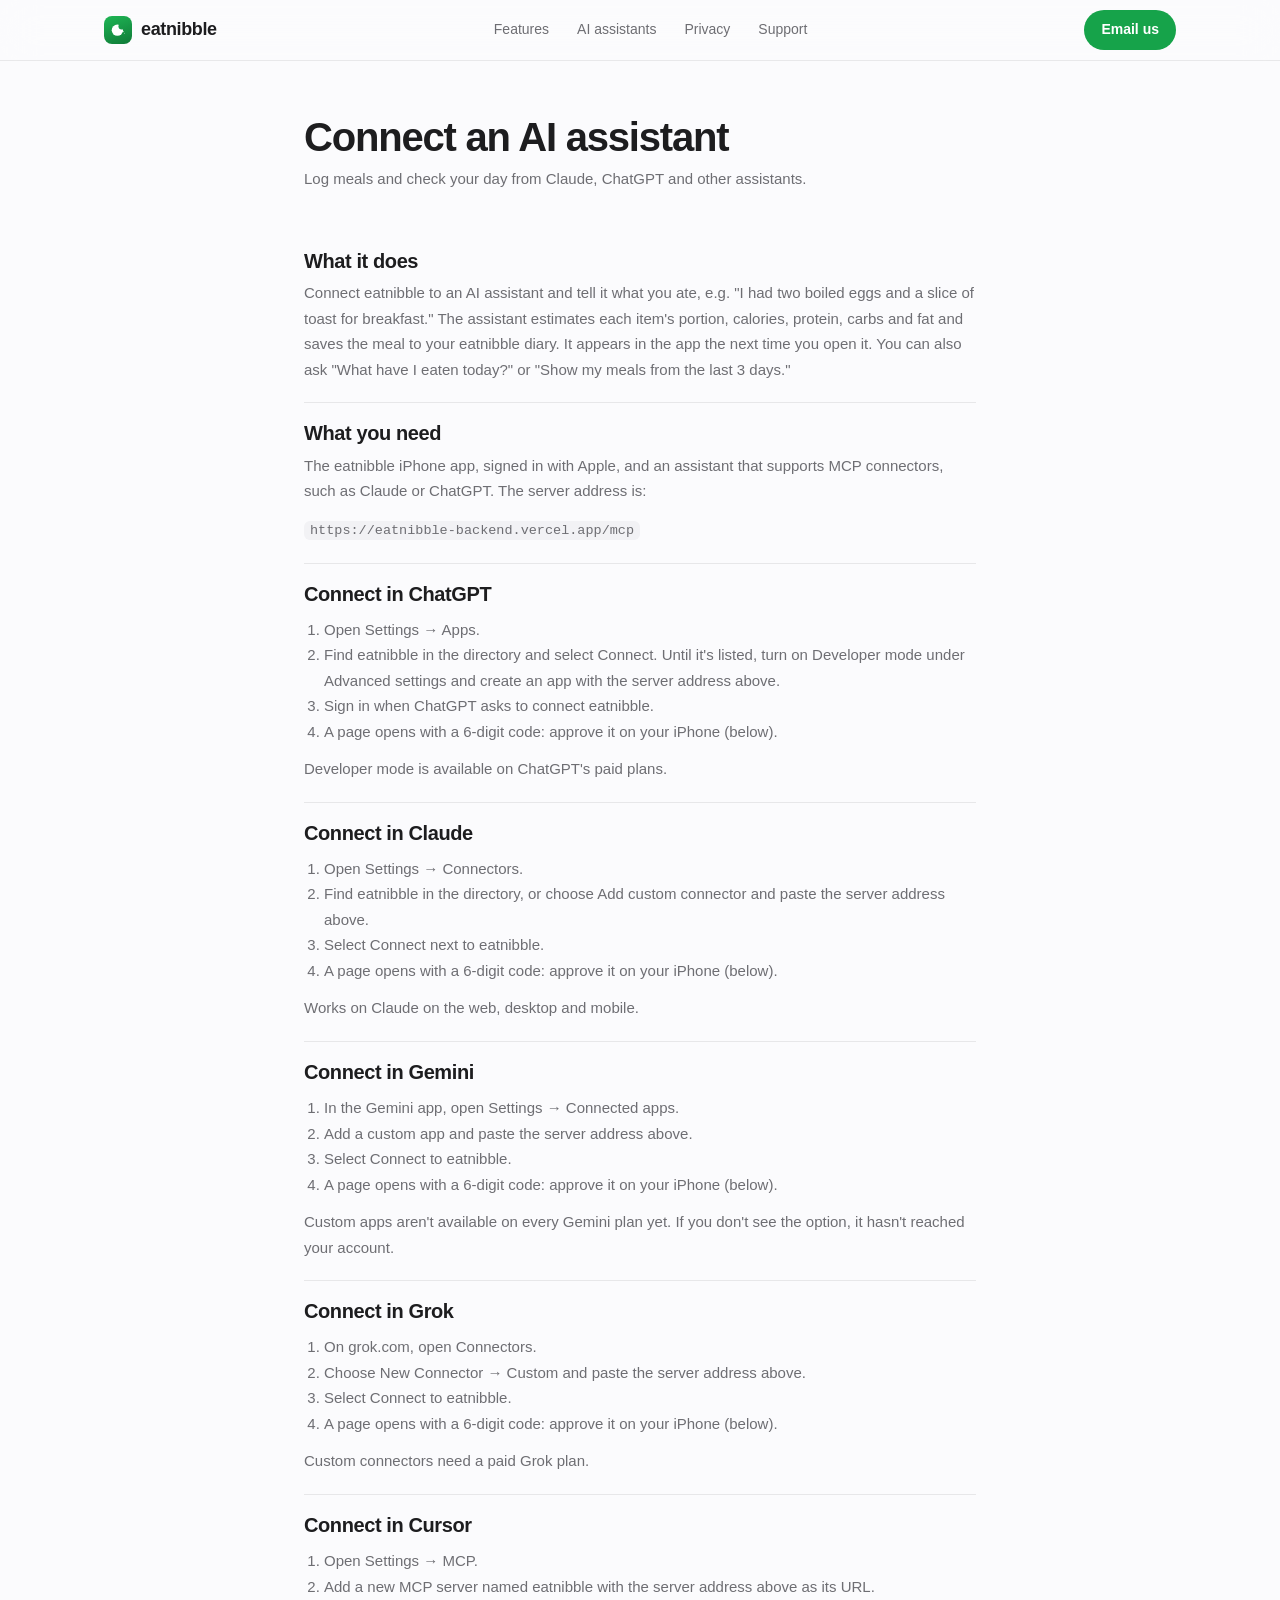
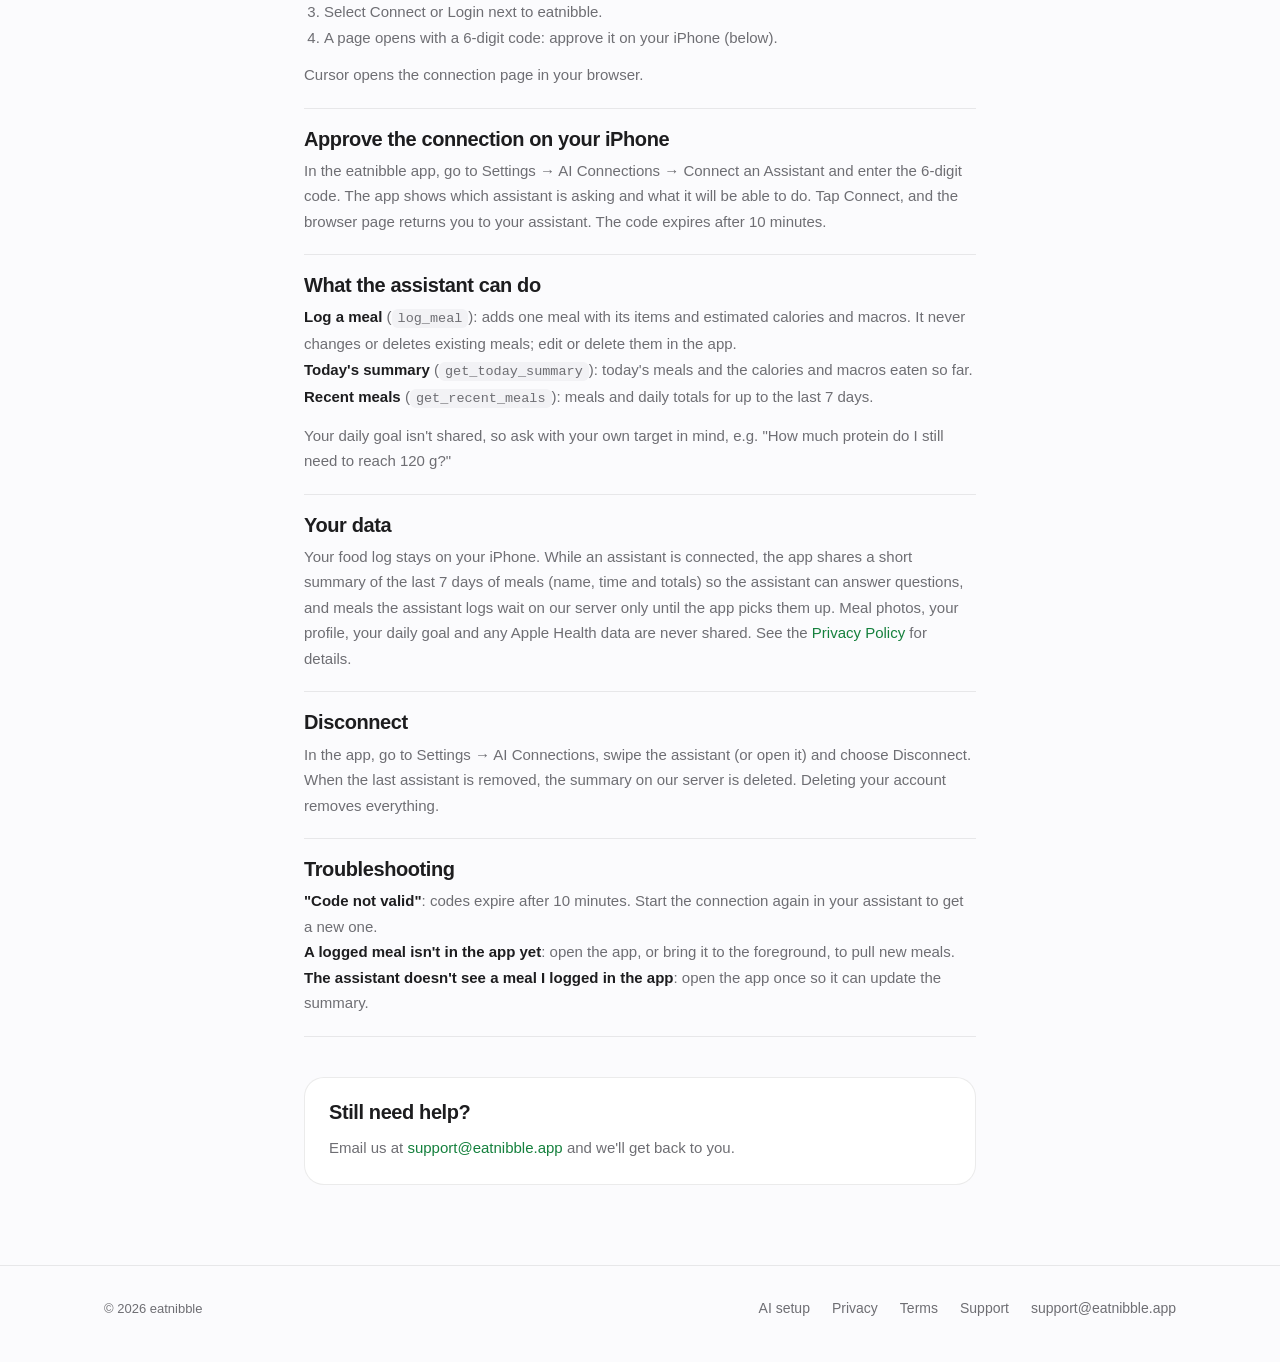
==== ai.html @ 4aec0401 "Redesign the home page Rebuild index.html from scratch: analysis-result hero, three input methods, p" ====
<!doctype html>
<html lang="en">
<head>
  <meta charset="utf-8" />
  <meta name="viewport" content="width=device-width, initial-scale=1" />
  <title>Connect an AI assistant — eatnibble</title>
  <meta name="description" content="How to connect eatnibble to Claude, ChatGPT and other AI assistants, what they can do, and how your data is handled." />
  <link rel="canonical" href="https://eatnibble.app/ai.html" />
  <meta property="og:type" content="website" />
  <meta property="og:site_name" content="eatnibble" />
  <meta property="og:url" content="https://eatnibble.app/ai.html" />
  <meta property="og:title" content="Connect an AI assistant — eatnibble" />
  <meta property="og:description" content="How to connect eatnibble to Claude, ChatGPT and other AI assistants, what they can do, and how your data is handled." />
  <meta name="twitter:card" content="summary" />
  <link rel="icon" href="/favicon.svg" type="image/svg+xml" />
  <link rel="icon" href="/icons/icon-32.png" sizes="32x32" type="image/png" />
  <link rel="apple-touch-icon" href="/icons/apple-touch-icon.png" />
  <link rel="manifest" href="/site.webmanifest" />
  <meta name="theme-color" content="#fbfbfd" media="(prefers-color-scheme: light)" />
  <meta name="theme-color" content="#000000" media="(prefers-color-scheme: dark)" />
  <link rel="stylesheet" href="css/styles.css" />
</head>
<body>
  <nav class="nav">
    <div class="wrap">
      <a class="brand" href="/">
        <span class="brand-mark" aria-hidden="true">
          <svg viewBox="0 0 512 512" width="18" height="18">
            <mask id="navMark"><rect width="512" height="512" fill="#000"/><circle cx="238" cy="262" r="160" fill="#fff"/><circle cx="362" cy="150" r="92" fill="#000"/></mask>
            <g fill="#fff"><rect width="512" height="512" mask="url(#navMark)"/><circle cx="396" cy="298" r="19"/><circle cx="438" cy="346" r="12"/></g>
          </svg>
        </span>
        eatnibble
      </a>
      <div class="nav-links">
        <a href="/#features">Features</a>
        <a href="/#ai">AI assistants</a>
        <a href="privacy.html">Privacy</a>
        <a href="support.html">Support</a>
      </div>
      <a class="btn btn-primary btn-sm" href="mailto:support@eatnibble.app">Email us</a>
    </div>
  </nav>

  <main class="doc">
    <div class="wrap">
      <h1>Connect an AI assistant</h1>
      <p class="updated">Log meals and check your day from Claude, ChatGPT and other assistants.</p>

      <div class="faq-item">
        <h2>What it does</h2>
        <p>
          Connect eatnibble to an AI assistant and tell it what you ate, e.g. "I had two boiled
          eggs and a slice of toast for breakfast." The assistant estimates each item's portion,
          calories, protein, carbs and fat and saves the meal to your eatnibble diary. It appears
          in the app the next time you open it. You can also ask "What have I eaten today?" or
          "Show my meals from the last 3 days."
        </p>
      </div>

      <div class="faq-item">
        <h2>What you need</h2>
        <p>
          The eatnibble iPhone app, signed in with Apple, and an assistant
          that supports MCP connectors, such as Claude or ChatGPT. The server address is:
        </p>
        <p><code>https://eatnibble-backend.vercel.app/mcp</code></p>
      </div>

      <div class="faq-item">
        <h2>Connect in ChatGPT</h2>
        <ol>
          <li>Open Settings → Apps.</li>
          <li>Find eatnibble in the directory and select Connect. Until it's listed, turn on Developer mode under Advanced settings and create an app with the server address above.</li>
          <li>Sign in when ChatGPT asks to connect eatnibble.</li>
          <li>A page opens with a 6-digit code: approve it on your iPhone (below).</li>
        </ol>
        <p>Developer mode is available on ChatGPT's paid plans.</p>
      </div>

      <div class="faq-item">
        <h2>Connect in Claude</h2>
        <ol>
          <li>Open Settings → Connectors.</li>
          <li>Find eatnibble in the directory, or choose Add custom connector and paste the server address above.</li>
          <li>Select Connect next to eatnibble.</li>
          <li>A page opens with a 6-digit code: approve it on your iPhone (below).</li>
        </ol>
        <p>Works on Claude on the web, desktop and mobile.</p>
      </div>

      <div class="faq-item">
        <h2>Connect in Gemini</h2>
        <ol>
          <li>In the Gemini app, open Settings → Connected apps.</li>
          <li>Add a custom app and paste the server address above.</li>
          <li>Select Connect to eatnibble.</li>
          <li>A page opens with a 6-digit code: approve it on your iPhone (below).</li>
        </ol>
        <p>Custom apps aren't available on every Gemini plan yet. If you don't see the option, it hasn't reached your account.</p>
      </div>

      <div class="faq-item">
        <h2>Connect in Grok</h2>
        <ol>
          <li>On grok.com, open Connectors.</li>
          <li>Choose New Connector → Custom and paste the server address above.</li>
          <li>Select Connect to eatnibble.</li>
          <li>A page opens with a 6-digit code: approve it on your iPhone (below).</li>
        </ol>
        <p>Custom connectors need a paid Grok plan.</p>
      </div>

      <div class="faq-item">
        <h2>Connect in Cursor</h2>
        <ol>
          <li>Open Settings → MCP.</li>
          <li>Add a new MCP server named eatnibble with the server address above as its URL.</li>
          <li>Select Connect or Login next to eatnibble.</li>
          <li>A page opens with a 6-digit code: approve it on your iPhone (below).</li>
        </ol>
        <p>Cursor opens the connection page in your browser.</p>
      </div>

      <div class="faq-item">
        <h2>Approve the connection on your iPhone</h2>
        <p>
          In the eatnibble app, go to Settings → AI Connections → Connect an Assistant and enter
          the 6-digit code. The app shows which assistant is asking and what it will be able to
          do. Tap Connect, and the browser page returns you to your assistant. The code expires
          after 10 minutes.
        </p>
      </div>

      <div class="faq-item">
        <h2>What the assistant can do</h2>
        <p>
          <strong>Log a meal</strong> (<code>log_meal</code>): adds one meal with its items and
          estimated calories and macros. It never changes or deletes existing meals; edit or
          delete them in the app.<br />
          <strong>Today's summary</strong> (<code>get_today_summary</code>): today's meals and
          the calories and macros eaten so far.<br />
          <strong>Recent meals</strong> (<code>get_recent_meals</code>): meals and daily totals
          for up to the last 7 days.
        </p>
        <p>
          Your daily goal isn't shared, so ask with your own target in mind, e.g. "How much
          protein do I still need to reach 120 g?"
        </p>
      </div>

      <div class="faq-item">
        <h2>Your data</h2>
        <p>
          Your food log stays on your iPhone. While an assistant is connected, the app shares a
          short summary of the last 7 days of meals (name, time and totals) so the assistant can
          answer questions, and meals the assistant logs wait on our server only until the app
          picks them up. Meal photos, your profile, your daily goal and any Apple Health data are
          never shared. See the <a class="inline" href="privacy.html">Privacy Policy</a> for
          details.
        </p>
      </div>

      <div class="faq-item">
        <h2>Disconnect</h2>
        <p>
          In the app, go to Settings → AI Connections, swipe the assistant (or open it) and
          choose Disconnect. When the last assistant is removed, the summary on our server is
          deleted. Deleting your account removes everything.
        </p>
      </div>

      <div class="faq-item">
        <h2>Troubleshooting</h2>
        <p>
          <strong>"Code not valid"</strong>: codes expire after 10 minutes. Start the
          connection again in your assistant to get a new one.<br />
          <strong>A logged meal isn't in the app yet</strong>: open the app, or bring it to the
          foreground, to pull new meals.<br />
          <strong>The assistant doesn't see a meal I logged in the app</strong>: open the app
          once so it can update the summary.
        </p>
      </div>

      <div class="contact-card">
        <h2>Still need help?</h2>
        <p>
          Email us at
          <a class="inline" href="mailto:support@eatnibble.app">support@eatnibble.app</a>
          and we'll get back to you.
        </p>
      </div>
    </div>
  </main>

  <footer>
    <div class="wrap">
      <div class="footer-copy">© 2026 eatnibble</div>
      <div class="footer-links">
        <a href="ai.html">AI setup</a>
        <a href="privacy.html">Privacy</a>
        <a href="terms.html">Terms</a>
        <a href="support.html">Support</a>
        <a href="mailto:support@eatnibble.app">support@eatnibble.app</a>
      </div>
    </div>
  </footer>
</body>
</html>
---- css/styles.css ----
/* eatnibble.app — tokens and decisions are documented in DESIGN.md */

:root {
  color-scheme: light dark;
  --bg: #fbfbfd;
  --surface: #ffffff;
  --surface-2: #f2f2f5;
  --border: rgba(0, 0, 0, 0.08);
  --text: #1d1d1f;
  --text-2: #6e6e73;
  --brand: #16a34a;
  --brand-text: #15803d;
  --brand-soft: rgba(22, 163, 74, 0.1);
  --protein: #0a84ff;
  --fat: #ff9f0a;
  --over: #ff9f0a;
  --nav-bg: rgba(251, 251, 253, 0.78);
  --ai-bg: #f1f8f3;
  --shadow: 0 1px 2px rgba(0, 0, 0, 0.04), 0 18px 50px -12px rgba(0, 0, 0, 0.16);
  --max-width: 1120px;
  --gutter: 24px;
  --section: clamp(80px, 12vw, 140px);
}

@media (prefers-color-scheme: dark) {
  :root {
    --bg: #000000;
    --surface: #141416;
    --surface-2: #1f1f22;
    --border: rgba(255, 255, 255, 0.09);
    --text: #f5f5f7;
    --text-2: #a1a1a6;
    --brand-text: #30d158;
    --brand-soft: rgba(48, 209, 88, 0.14);
    --nav-bg: rgba(0, 0, 0, 0.72);
    --ai-bg: #07130b;
    --shadow: 0 1px 2px rgba(0, 0, 0, 0.4), 0 24px 60px -16px rgba(0, 0, 0, 0.8);
  }
}

* {
  box-sizing: border-box;
}

html {
  scroll-behavior: smooth;
  scroll-padding-top: 72px;
}

body {
  margin: 0;
  background: var(--bg);
  color: var(--text);
  font-family: -apple-system, BlinkMacSystemFont, "SF Pro Text", "Segoe UI", Roboto, Helvetica, Arial, sans-serif;
  font-size: 16px;
  line-height: 1.55;
  -webkit-font-smoothing: antialiased;
  overflow-x: hidden;
}

a {
  color: inherit;
  text-decoration: none;
}

img,
svg {
  max-width: 100%;
  display: block;
}

h1,
h2,
h3 {
  margin: 0;
  font-weight: 700;
  letter-spacing: -0.035em;
}

h1 {
  font-size: clamp(44px, 7vw, 80px);
  line-height: 1.02;
}

h2 {
  font-size: clamp(32px, 4.6vw, 52px);
  line-height: 1.06;
}

h3 {
  font-size: 19px;
  line-height: 1.3;
  letter-spacing: -0.02em;
}

p {
  margin: 0;
}

.accent {
  color: var(--brand-text);
}

.lead {
  font-size: clamp(18px, 1.6vw, 21px);
  line-height: 1.5;
  color: var(--text-2);
}

.wrap {
  max-width: var(--max-width);
  margin: 0 auto;
  padding: 0 var(--gutter);
}

:focus-visible {
  outline: 2px solid var(--brand-text);
  outline-offset: 3px;
  border-radius: 6px;
}

.skip-link {
  position: absolute;
  left: 16px;
  top: -60px;
  z-index: 50;
  padding: 10px 16px;
  border-radius: 999px;
  background: var(--text);
  color: var(--bg);
  font-weight: 600;
  font-size: 14px;
}

.skip-link:focus {
  top: 12px;
}

/* Nav */

.nav {
  position: sticky;
  top: 0;
  z-index: 20;
  background: var(--nav-bg);
  backdrop-filter: saturate(180%) blur(18px);
  -webkit-backdrop-filter: saturate(180%) blur(18px);
  border-bottom: 1px solid var(--border);
}

.nav .wrap {
  display: flex;
  align-items: center;
  justify-content: space-between;
  gap: 16px;
  height: 60px;
}

.brand {
  display: flex;
  align-items: center;
  gap: 9px;
  font-weight: 700;
  font-size: 18px;
  letter-spacing: -0.02em;
}

.brand-mark {
  width: 28px;
  height: 28px;
  border-radius: 8px;
  background: linear-gradient(160deg, #1fb655, #0f7a37);
  display: flex;
  align-items: center;
  justify-content: center;
  flex-shrink: 0;
}

.nav-links {
  display: flex;
  align-items: center;
  gap: 28px;
  font-size: 14px;
  color: var(--text-2);
}

.nav-links a:hover {
  color: var(--text);
}

/* Buttons */

.btn {
  display: inline-flex;
  align-items: center;
  justify-content: center;
  gap: 8px;
  min-height: 48px;
  padding: 12px 24px;
  border-radius: 999px;
  font-size: 16px;
  font-weight: 600;
  border: 1px solid transparent;
  cursor: pointer;
  transition: background-color 0.15s, transform 0.15s, opacity 0.15s;
}

.btn:active {
  transform: scale(0.98);
}

.btn-primary {
  background: var(--brand);
  color: #fff;
}

.btn-primary:hover {
  background: #15923f;
}

.btn-ghost {
  border-color: var(--border);
  color: var(--text);
}

.btn-ghost:hover {
  background: var(--surface-2);
}

.btn-sm {
  min-height: 36px;
  padding: 8px 16px;
  font-size: 14px;
}

.btn-store {
  flex-direction: column;
  align-items: flex-start;
  gap: 0;
  min-height: 56px;
  padding: 8px 26px;
  border-radius: 14px;
  background: var(--text);
  color: var(--bg);
  line-height: 1.1;
}

.btn-store:hover {
  opacity: 0.86;
}

.btn-store-small {
  font-size: 11px;
  font-weight: 500;
  letter-spacing: 0.01em;
}

.btn-store-big {
  font-size: 21px;
  font-weight: 600;
  letter-spacing: -0.02em;
}

.text-link {
  display: inline-flex;
  gap: 6px;
  margin-top: 20px;
  font-weight: 600;
  color: var(--brand-text);
}

.text-link:hover {
  text-decoration: underline;
  text-underline-offset: 3px;
}

.eyebrow {
  display: inline-block;
  margin-bottom: 18px;
  padding: 5px 12px;
  border-radius: 999px;
  background: var(--brand-soft);
  color: var(--brand-text);
  font-size: 13px;
  font-weight: 600;
  letter-spacing: 0;
}

/* Reveal */

.js .reveal {
  opacity: 0;
  transform: translateY(24px);
  transition: opacity 0.7s ease, transform 0.7s cubic-bezier(0.2, 0.7, 0.2, 1);
}

.js .reveal.in {
  opacity: 1;
  transform: none;
}

/* Hero */

.hero {
  padding: clamp(48px, 8vw, 96px) 0 clamp(64px, 9vw, 120px);
  overflow: hidden;
}

.hero-grid {
  display: grid;
  grid-template-columns: 1.1fr 0.9fr;
  align-items: center;
  gap: 48px;
}

.hero-copy .lead {
  margin-top: 28px;
  max-width: 520px;
}

.hero-actions {
  display: flex;
  flex-wrap: wrap;
  align-items: center;
  gap: 12px;
  margin-top: 36px;
}

.hero-note {
  margin-top: 20px;
  font-size: 13px;
  color: var(--text-2);
}

.hero-visual {
  position: relative;
  display: flex;
  justify-content: center;
}

.hero-visual::before {
  content: "";
  position: absolute;
  inset: 10% -10% 0;
  background: radial-gradient(closest-side, rgba(22, 163, 74, 0.28), transparent);
  filter: blur(20px);
  z-index: -1;
}

/* Phone mock (always dark, like a screenshot) */

.phone {
  width: min(320px, 100%);
  padding: 11px;
  border-radius: 48px;
  background: #0b0b0c;
  box-shadow: inset 0 0 0 1.5px #3a3a3c, var(--shadow);
  animation: float 7s ease-in-out infinite;
}

.phone-screen {
  border-radius: 38px;
  overflow: hidden;
  background: #000;
  color: #f5f5f7;
}

.phone-status {
  display: flex;
  align-items: center;
  justify-content: space-between;
  padding: 12px 26px 8px;
  font-size: 12px;
  font-weight: 600;
}

.phone-island {
  width: 86px;
  height: 24px;
  border-radius: 999px;
  background: #0b0b0c;
  box-shadow: 0 0 0 1px #1c1c1e;
}

.shot {
  position: relative;
  margin: 4px 12px 0;
  border-radius: 22px;
  overflow: hidden;
  aspect-ratio: 300 / 190;
}

.shot svg {
  width: 100%;
  height: 100%;
}

.tag {
  position: absolute;
  padding: 4px 9px;
  border-radius: 999px;
  background: rgba(0, 0, 0, 0.62);
  backdrop-filter: blur(8px);
  -webkit-backdrop-filter: blur(8px);
  color: #fff;
  font-size: 10.5px;
  font-weight: 600;
  white-space: nowrap;
  box-shadow: 0 0 0 1px rgba(255, 255, 255, 0.18);
}

.tag-a {
  top: 12%;
  right: 6%;
}

.tag-b {
  bottom: 9%;
  right: 12%;
}

.result {
  padding: 16px 16px 18px;
}

.result-head {
  display: flex;
  justify-content: space-between;
  align-items: flex-start;
}

.result-head strong {
  display: block;
  font-size: 17px;
  letter-spacing: -0.02em;
}

.result-head span {
  font-size: 12px;
  color: #8e8e93;
}

.result-kcal {
  font-size: 26px;
  font-weight: 700;
  letter-spacing: -0.03em;
  line-height: 1;
}

.result-kcal small {
  margin-left: 3px;
  font-size: 12px;
  font-weight: 600;
  color: #8e8e93;
  letter-spacing: 0;
}

.macro-pills {
  display: flex;
  flex-wrap: wrap;
  gap: 6px;
  margin-top: 12px;
}

.macro-pills span {
  display: inline-flex;
  align-items: center;
  gap: 5px;
  padding: 4px 9px;
  border-radius: 999px;
  background: #1c1c1e;
  font-size: 11.5px;
  font-weight: 600;
}

.dot {
  width: 7px;
  height: 7px;
  border-radius: 50%;
}

.dot.carbs {
  background: var(--brand);
}

.dot.protein {
  background: var(--protein);
}

.dot.fat {
  background: var(--fat);
}

.items {
  list-style: none;
  margin: 14px 0 0;
  padding: 0;
  border-radius: 14px;
  background: #1c1c1e;
}

.items li {
  display: grid;
  grid-template-columns: 1fr auto 40px;
  gap: 10px;
  align-items: baseline;
  padding: 10px 12px;
  font-size: 13px;
}

.items li + li {
  border-top: 1px solid rgba(255, 255, 255, 0.07);
}

.items em {
  font-style: normal;
  font-size: 12px;
  color: #8e8e93;
}

.items b {
  text-align: right;
}

.result-save {
  margin-top: 14px;
  padding: 12px;
  border-radius: 14px;
  background: var(--brand);
  color: #fff;
  text-align: center;
  font-weight: 600;
  font-size: 14px;
}

@keyframes float {
  0%,
  100% {
    transform: translateY(0);
  }

  50% {
    transform: translateY(-10px);
  }
}

/* Sections */

.section {
  padding: var(--section) 0;
}

.section-tight {
  padding-top: 0;
}

.section-head {
  max-width: 720px;
  margin-bottom: 56px;
}

.icon {
  width: 30px;
  height: 30px;
  fill: none;
  stroke: var(--brand-text);
  stroke-width: 1.8;
  stroke-linecap: round;
  stroke-linejoin: round;
}

/* Input methods */

.ways {
  display: grid;
  grid-template-columns: repeat(3, 1fr);
  gap: 16px;
}

.way {
  padding: 32px 28px 34px;
  border-radius: 24px;
  background: var(--surface);
  border: 1px solid var(--border);
}

.way:nth-child(2) {
  transition-delay: 0.08s;
}

.way:nth-child(3) {
  transition-delay: 0.16s;
}

.way h3 {
  margin: 44px 0 10px;
}

.way p,
.mini p {
  color: var(--text-2);
  font-size: 15px;
}

/* Feature split */

.split {
  display: grid;
  grid-template-columns: 1fr 1fr;
  align-items: center;
  gap: clamp(40px, 7vw, 96px);
}

.split-reverse .split-copy {
  order: 2;
}

.split-copy .lead {
  margin-top: 24px;
}

.split-copy .lead + p {
  margin-top: 16px;
  color: var(--text-2);
}

.split-visual {
  display: flex;
  flex-direction: column;
  gap: 14px;
}

.mock-card {
  padding: 22px;
  border-radius: 28px;
  background: var(--surface);
  border: 1px solid var(--border);
  box-shadow: var(--shadow);
}

/* Portion mock */

.portion-head {
  display: flex;
  justify-content: space-between;
  align-items: center;
}

.portion-head strong {
  font-size: 17px;
  letter-spacing: -0.02em;
}

.ai-hint {
  padding: 3px 9px;
  border-radius: 999px;
  background: var(--brand-soft);
  color: var(--brand-text);
  font-size: 12px;
  font-weight: 600;
}

.stepper {
  display: flex;
  align-items: center;
  justify-content: space-between;
  margin-top: 20px;
  padding: 8px;
  border-radius: 16px;
  background: var(--surface-2);
}

.step-btn {
  display: grid;
  place-items: center;
  width: 44px;
  height: 44px;
  border-radius: 12px;
  background: var(--surface);
  font-size: 22px;
  font-weight: 500;
  color: var(--brand-text);
}

.step-val {
  font-size: 30px;
  font-weight: 700;
  letter-spacing: -0.03em;
}

.step-val small {
  font-size: 15px;
  color: var(--text-2);
  font-weight: 600;
}

.chips {
  display: grid;
  grid-template-columns: repeat(4, 1fr);
  gap: 8px;
  margin-top: 12px;
}

.chips span {
  padding: 9px 0;
  border-radius: 12px;
  background: var(--surface-2);
  text-align: center;
  font-size: 14px;
  font-weight: 600;
}

.chips .on {
  background: var(--brand);
  color: #fff;
}

.portion-foot {
  display: flex;
  justify-content: space-between;
  margin-top: 16px;
  font-size: 14px;
  color: var(--text-2);
}

.portion-foot span:first-child {
  color: var(--text);
  font-weight: 700;
}

.portion-ghost {
  margin: 0 22px;
  opacity: 0.6;
  box-shadow: none;
}

.portion-ghost .portion-foot {
  margin-top: 8px;
}

/* AI section */

.ai {
  position: relative;
  padding: var(--section) 0;
  background: var(--ai-bg);
  border-block: 1px solid var(--border);
  overflow: hidden;
}

.ai::before {
  content: "";
  position: absolute;
  left: 50%;
  top: -260px;
  width: 1100px;
  height: 620px;
  transform: translateX(-50%);
  background: radial-gradient(closest-side, rgba(22, 163, 74, 0.22), transparent);
  pointer-events: none;
}

.ai .wrap {
  position: relative;
}

.ai-head {
  max-width: 820px;
  margin: 0 auto;
  text-align: center;
}

.ai-head .lead {
  max-width: 640px;
  margin: 24px auto 0;
}

.ai-logos {
  display: flex;
  flex-wrap: wrap;
  justify-content: center;
  gap: 12px 24px;
  margin: 40px 0 0;
  padding: 0;
  list-style: none;
}

.ai-logos li {
  display: flex;
  flex-direction: column;
  align-items: center;
  gap: 8px;
  font-size: 13px;
  font-weight: 600;
  color: var(--text-2);
}

.ai-logos img {
  width: 52px;
  height: 52px;
  border-radius: 14px;
  background: #fff;
  box-shadow: 0 0 0 1px var(--border), 0 6px 18px -6px rgba(0, 0, 0, 0.25);
}

.ai-scene {
  display: grid;
  grid-template-columns: minmax(0, 1.25fr) auto minmax(0, 0.85fr);
  align-items: center;
  gap: 24px;
  max-width: 980px;
  margin: 64px auto 0;
}

.chat {
  border-radius: 24px;
  background: var(--surface);
  border: 1px solid var(--border);
  box-shadow: var(--shadow);
  overflow: hidden;
}

.chat-bar {
  display: flex;
  align-items: center;
  gap: 6px;
  padding: 12px 16px;
  border-bottom: 1px solid var(--border);
  font-size: 12px;
  font-weight: 600;
  color: var(--text-2);
}

.chat-bar i {
  width: 10px;
  height: 10px;
  border-radius: 50%;
  background: var(--surface-2);
  box-shadow: inset 0 0 0 1px var(--border);
}

.chat-bar span {
  margin-left: 8px;
}

.chat-body {
  display: flex;
  flex-direction: column;
  gap: 12px;
  padding: 20px;
}

.bubble {
  max-width: 88%;
  padding: 12px 16px;
  border-radius: 20px;
  font-size: 15px;
  line-height: 1.45;
}

.bubble.user {
  align-self: flex-end;
  background: var(--surface-2);
  border-bottom-right-radius: 6px;
}

.bubble.bot {
  padding: 4px 2px;
  max-width: 100%;
  width: 100%;
}

.bubble.bot ul {
  list-style: none;
  margin: 10px 0;
  padding: 0;
  border-radius: 14px;
  border: 1px solid var(--border);
}

.bubble.bot li {
  display: flex;
  justify-content: space-between;
  gap: 12px;
  padding: 8px 12px;
  font-size: 14px;
}

.bubble.bot li + li {
  border-top: 1px solid var(--border);
}

.bubble.bot li span {
  color: var(--text-2);
}

.muted {
  font-size: 13px;
  color: var(--text-2);
}

.tool {
  display: inline-flex;
  align-items: center;
  align-self: flex-start;
  gap: 6px;
  padding: 5px 11px 5px 8px;
  border-radius: 999px;
  background: var(--brand-soft);
  color: var(--brand-text);
  font-size: 12px;
  font-weight: 600;
  font-family: ui-monospace, "SF Mono", Menlo, monospace;
}

.tool svg,
.ai-arrow svg {
  width: 14px;
  height: 14px;
  fill: none;
  stroke: currentColor;
  stroke-width: 2.4;
  stroke-linecap: round;
  stroke-linejoin: round;
}

.ai-arrow {
  display: grid;
  place-items: center;
  width: 44px;
  height: 44px;
  border-radius: 50%;
  background: var(--brand);
  color: #fff;
}

.ai-arrow svg {
  width: 20px;
  height: 20px;
}

.app-drop {
  padding: 18px;
  border-radius: 28px;
  background: #000;
  color: #f5f5f7;
  box-shadow: inset 0 0 0 1.5px #2c2c2e, var(--shadow);
}

.app-drop-label {
  display: block;
  margin-bottom: 12px;
  font-size: 11px;
  font-weight: 700;
  letter-spacing: 0.06em;
  text-transform: uppercase;
  color: #8e8e93;
}

.meal-row {
  display: flex;
  align-items: center;
  gap: 12px;
}

.meal-icon {
  display: grid;
  place-items: center;
  width: 40px;
  height: 40px;
  border-radius: 12px;
  background: rgba(48, 209, 88, 0.16);
  color: #30d158;
}

.meal-icon svg {
  width: 20px;
  height: 20px;
  fill: none;
  stroke: currentColor;
  stroke-width: 1.8;
  stroke-linecap: round;
  stroke-linejoin: round;
}

.meal-text strong {
  display: block;
  font-size: 15px;
}

.meal-text span {
  font-size: 13px;
  color: #8e8e93;
}

.macro-pills.small span {
  font-size: 11px;
}

.app-drop-note {
  margin-top: 14px;
  font-size: 12px;
  color: #8e8e93;
}

/* Chat sequence: plays once when the scene scrolls in */
.js .ai-scene .b1,
.js .ai-scene .b2,
.js .ai-scene .b3,
.js .ai-scene .b4,
.js .ai-scene .b5 {
  opacity: 0;
  transform: translateY(10px);
  transition: opacity 0.5s ease, transform 0.5s ease;
}

.js .ai-scene.in .b1,
.js .ai-scene.in .b2,
.js .ai-scene.in .b3,
.js .ai-scene.in .b4,
.js .ai-scene.in .b5 {
  opacity: 1;
  transform: none;
}

.js .ai-scene.in .b1 { transition-delay: 0.3s; }
.js .ai-scene.in .b2 { transition-delay: 1.1s; }
.js .ai-scene.in .b3 { transition-delay: 1.7s; }
.js .ai-scene.in .b4 { transition-delay: 2.4s; }
.js .ai-scene.in .b5 { transition-delay: 2.8s; }

.prompts {
  display: flex;
  flex-wrap: wrap;
  justify-content: center;
  gap: 10px;
  margin-top: 48px;
}

.prompts span {
  padding: 9px 16px;
  border-radius: 999px;
  background: var(--surface);
  border: 1px solid var(--border);
  font-size: 14px;
  color: var(--text-2);
}

.ai-details {
  display: grid;
  grid-template-columns: 1fr 1fr;
  gap: 16px;
  max-width: 980px;
  margin: 64px auto 0;
}

.ai-steps,
.ai-trust {
  padding: 32px;
  border-radius: 28px;
  background: var(--surface);
  border: 1px solid var(--border);
}

.ai-trust {
  transition-delay: 0.08s;
}

.ai-steps ol,
.checks {
  list-style: none;
  margin: 20px 0 0;
  padding: 0;
}

.ai-steps li {
  display: flex;
  gap: 14px;
  padding: 10px 0;
  color: var(--text-2);
  font-size: 15px;
}

.ai-steps li strong {
  color: var(--text);
}

.ai-steps li b {
  display: grid;
  place-items: center;
  flex-shrink: 0;
  width: 28px;
  height: 28px;
  border-radius: 50%;
  background: var(--brand);
  color: #fff;
  font-size: 13px;
}

.checks li {
  position: relative;
  padding: 10px 0 10px 34px;
  font-size: 15px;
}

.checks li::before {
  content: "";
  position: absolute;
  left: 0;
  top: 11px;
  width: 22px;
  height: 22px;
  border-radius: 50%;
  background-repeat: no-repeat;
  background-position: center;
  background-size: 12px;
}

.checks .yes::before {
  background-color: var(--brand);
  background-image: url("data:image/svg+xml,%3Csvg xmlns='http://www.w3.org/2000/svg' viewBox='0 0 12 12'%3E%3Cpath d='M2.5 6.2l2.3 2.3 4.7-5' fill='none' stroke='%23fff' stroke-width='1.8' stroke-linecap='round' stroke-linejoin='round'/%3E%3C/svg%3E");
}

.checks .no::before {
  background-color: var(--surface-2);
  box-shadow: inset 0 0 0 1px var(--border);
  background-image: url("data:image/svg+xml,%3Csvg xmlns='http://www.w3.org/2000/svg' viewBox='0 0 12 12'%3E%3Cpath d='M3.5 3.5l5 5M8.5 3.5l-5 5' fill='none' stroke='%238e8e93' stroke-width='1.8' stroke-linecap='round'/%3E%3C/svg%3E");
}

.fine {
  margin-top: 18px;
  padding-top: 18px;
  border-top: 1px solid var(--border);
  font-size: 13px;
  color: var(--text-2);
}

/* Goal ring + water mock */

.goal {
  display: grid;
  grid-template-columns: 1fr auto 1fr;
  align-items: center;
  gap: 8px;
}

.goal-side {
  text-align: center;
}

.goal-side span {
  display: block;
  font-size: 13px;
  color: var(--text-2);
}

.goal-side strong {
  font-size: 22px;
  letter-spacing: -0.02em;
}

.goal-side .burn {
  color: var(--brand-text);
}

.gauge {
  position: relative;
  width: clamp(150px, 18vw, 190px);
  aspect-ratio: 1;
}

.gauge svg {
  width: 100%;
  height: 100%;
}

.gauge circle {
  fill: none;
  stroke-width: 9;
  stroke-linecap: round;
  stroke-dasharray: 245 327;
}

.gauge-track {
  stroke: var(--surface-2);
}

.gauge-fill {
  stroke: var(--brand);
  stroke-dasharray: 0 327;
  transition: stroke-dasharray 1.4s cubic-bezier(0.2, 0.7, 0.2, 1) 0.3s;
}

.in .gauge-fill,
html:not(.js) .gauge-fill {
  stroke-dasharray: 173 327;
}

.gauge-center {
  position: absolute;
  inset: 0;
  display: flex;
  flex-direction: column;
  align-items: center;
  justify-content: center;
}

.gauge-center span {
  font-size: 13px;
  color: var(--text-2);
}

.gauge-center strong {
  font-size: clamp(34px, 4vw, 42px);
  letter-spacing: -0.04em;
  line-height: 1.05;
}

.gauge-center small {
  font-size: 12px;
  color: var(--text-2);
}

.water-head {
  display: flex;
  justify-content: space-between;
  align-items: baseline;
}

.water-head span {
  font-size: 14px;
  color: var(--text-2);
}

.glasses {
  display: grid;
  grid-template-columns: repeat(8, 1fr);
  gap: 8px;
  margin-top: 14px;
}

.glasses i {
  height: 38px;
  border-radius: 6px 6px 10px 10px;
  background: var(--surface-2);
  clip-path: polygon(0 0, 100% 0, 88% 100%, 12% 100%);
}

.glasses i.on {
  background: linear-gradient(180deg, #5ac8fa, var(--protein));
}

/* History chart mock */

.chart-head {
  display: flex;
  justify-content: space-between;
  align-items: flex-start;
  gap: 12px;
}

.chart-head span {
  display: block;
  font-size: 13px;
  color: var(--text-2);
}

.chart-head strong {
  font-size: 28px;
  letter-spacing: -0.03em;
}

.chart-head strong small {
  font-size: 14px;
  color: var(--text-2);
  letter-spacing: 0;
}

.seg {
  display: flex;
  padding: 3px;
  border-radius: 10px;
  background: var(--surface-2);
  font-size: 13px;
  font-weight: 600;
}

.seg span {
  padding: 5px 12px;
  border-radius: 8px;
  color: var(--text-2);
}

.seg .on {
  background: var(--surface);
  color: var(--text);
  box-shadow: 0 1px 3px rgba(0, 0, 0, 0.12);
}

.bars {
  position: relative;
  display: grid;
  grid-template-columns: repeat(7, 1fr);
  align-items: end;
  gap: 10px;
  height: 180px;
  margin-top: 24px;
}

.bars i {
  height: 0;
  border-radius: 8px 8px 4px 4px;
  background: var(--brand);
  transition: height 0.9s cubic-bezier(0.2, 0.7, 0.2, 1);
}

.in .bars i,
html:not(.js) .bars i {
  height: calc(var(--h) * 0.86);
}

.bars i:nth-child(4) { transition-delay: 0.05s; }
.bars i:nth-child(5) { transition-delay: 0.1s; }
.bars i:nth-child(6) { transition-delay: 0.15s; }
.bars i:nth-child(7) { transition-delay: 0.2s; }
.bars i:nth-child(8) { transition-delay: 0.25s; }
.bars i:nth-child(9) { transition-delay: 0.3s; }

.bars i.over {
  background: var(--over);
}

.bars i.today {
  background: var(--brand-soft);
  box-shadow: inset 0 0 0 1.5px var(--brand);
}

.goal-line,
.avg-line {
  position: absolute;
  left: 0;
  right: 0;
  z-index: 1;
  border-top: 1.5px dashed var(--text-2);
  opacity: 0.55;
}

.goal-line {
  bottom: 86%;
}

.avg-line {
  bottom: 71%;
  border-top-style: solid;
  border-color: var(--protein);
  opacity: 0.8;
}

.days {
  display: grid;
  grid-template-columns: repeat(7, 1fr);
  gap: 10px;
  margin-top: 8px;
  text-align: center;
  font-size: 12px;
  color: var(--text-2);
}

.chart-foot {
  display: flex;
  flex-wrap: wrap;
  justify-content: space-between;
  gap: 8px;
  margin-top: 18px;
  padding-top: 16px;
  border-top: 1px solid var(--border);
  font-size: 14px;
  color: var(--text-2);
}

.chart-foot b {
  color: var(--text);
}

/* Small things */

.minis {
  display: grid;
  grid-template-columns: repeat(4, 1fr);
  gap: 16px;
}

.mini {
  padding: 28px 24px;
  border-radius: 24px;
  background: var(--surface);
  border: 1px solid var(--border);
}

.mini:nth-child(2) { transition-delay: 0.06s; }
.mini:nth-child(3) { transition-delay: 0.12s; }
.mini:nth-child(4) { transition-delay: 0.18s; }

.mini h3 {
  margin: 28px 0 8px;
  font-size: 17px;
}

/* Privacy */

.privacy {
  display: grid;
  grid-template-columns: auto 1fr;
  gap: 28px;
  align-items: start;
  padding: clamp(28px, 5vw, 56px);
  border-radius: 32px;
  background: var(--surface);
  border: 1px solid var(--border);
}

.privacy-icon {
  width: 56px;
  height: 56px;
  padding: 13px;
  border-radius: 18px;
  background: var(--brand-soft);
  fill: none;
  stroke: var(--brand-text);
  stroke-width: 1.8;
  stroke-linecap: round;
  stroke-linejoin: round;
}

.privacy h2 {
  font-size: clamp(26px, 3.2vw, 36px);
}

.privacy p {
  margin-top: 14px;
  max-width: 680px;
  color: var(--text-2);
}

.privacy .text-link {
  margin-top: 18px;
}

/* Final CTA */

.final {
  padding: 0 0 var(--section);
  text-align: center;
}

.final .wrap {
  display: flex;
  flex-direction: column;
  align-items: center;
}

.brand-mark-lg {
  width: 72px;
  height: 72px;
  border-radius: 18px;
  margin-bottom: 28px;
  box-shadow: 0 16px 40px -12px rgba(22, 163, 74, 0.6);
}

.final .lead {
  margin: 16px 0 32px;
}

/* Footer */

footer {
  border-top: 1px solid var(--border);
  padding: 32px 0 48px;
}

footer .wrap {
  display: flex;
  justify-content: space-between;
  align-items: center;
  flex-wrap: wrap;
  gap: 16px;
}

.footer-links {
  display: flex;
  flex-wrap: wrap;
  gap: 12px 22px;
  font-size: 14px;
  color: var(--text-2);
}

.footer-links a:hover {
  color: var(--text);
}

.footer-copy {
  font-size: 13px;
  color: var(--text-2);
}

/* Simple content pages (privacy / terms / support / AI guide) */

.doc {
  padding: 56px 0 80px;
}

.doc .wrap {
  max-width: 720px;
}

.doc h1 {
  font-size: clamp(32px, 5vw, 40px);
  letter-spacing: -0.03em;
  margin-bottom: 8px;
}

.doc .updated {
  color: var(--text-2);
  font-size: 15px;
  margin-bottom: 40px;
}

.doc h2 {
  font-size: 20px;
  letter-spacing: -0.02em;
  margin: 36px 0 12px;
}

.doc p,
.doc li {
  color: var(--text-2);
  font-size: 15px;
  line-height: 1.7;
}

.doc p + p {
  margin-top: 12px;
}

.doc ul,
.doc ol {
  padding-left: 20px;
  margin: 12px 0;
}

.doc strong {
  color: var(--text);
}

.doc code {
  padding: 2px 6px;
  border-radius: 6px;
  background: var(--surface-2);
  font-size: 0.9em;
  overflow-wrap: anywhere;
}

.doc a.inline {
  color: var(--brand-text);
}

.faq-item {
  border-bottom: 1px solid var(--border);
  padding: 20px 0;
}

.faq-item h2 {
  margin: 0 0 8px;
}

.contact-card {
  margin-top: 40px;
  background: var(--surface);
  border: 1px solid var(--border);
  border-radius: 20px;
  padding: 24px;
}

.contact-card h2 {
  margin-top: 0;
}

/* Responsive */

@media (max-width: 960px) {
  .hero-grid,
  .split {
    grid-template-columns: 1fr;
  }

  .split-reverse .split-copy {
    order: 0;
  }

  .hero-visual {
    margin-top: 8px;
  }

  .split-visual {
    width: 100%;
    max-width: 560px;
  }

  .minis {
    grid-template-columns: 1fr 1fr;
  }

  .ai-scene {
    grid-template-columns: 1fr;
    max-width: 560px;
    justify-items: center;
  }

  .ai-scene > * {
    width: 100%;
  }

  .ai-scene .ai-arrow {
    width: 44px;
    transform: rotate(90deg);
  }

  .js .ai-scene.in .ai-arrow {
    transform: rotate(90deg);
  }

  .ai-details {
    grid-template-columns: 1fr;
    max-width: 560px;
  }

  .way h3 {
    margin-top: 24px;
  }
}

@media (max-width: 720px) {
  .nav-links {
    display: none;
  }

  .ways,
  .minis {
    grid-template-columns: 1fr;
  }

  .privacy {
    grid-template-columns: 1fr;
  }
}

@media (max-width: 480px) {
  :root {
    --gutter: 20px;
  }

  .hero-actions .btn {
    width: 100%;
    align-items: center;
  }

  .ai-steps,
  .ai-trust {
    padding: 24px;
  }

  .goal-side strong {
    font-size: 18px;
  }

  .mock-card {
    padding: 18px;
  }
}

@media (prefers-reduced-motion: reduce) {
  html {
    scroll-behavior: auto;
  }

  *,
  *::before,
  *::after {
    animation: none !important;
    transition: none !important;
  }

  .js .reveal,
  .js .ai-scene .b1,
  .js .ai-scene .b2,
  .js .ai-scene .b3,
  .js .ai-scene .b4,
  .js .ai-scene .b5 {
    opacity: 1;
    transform: none;
  }

  .gauge-fill {
    stroke-dasharray: 173 327;
  }

  .bars i {
    height: calc(var(--h) * 0.86);
  }
}
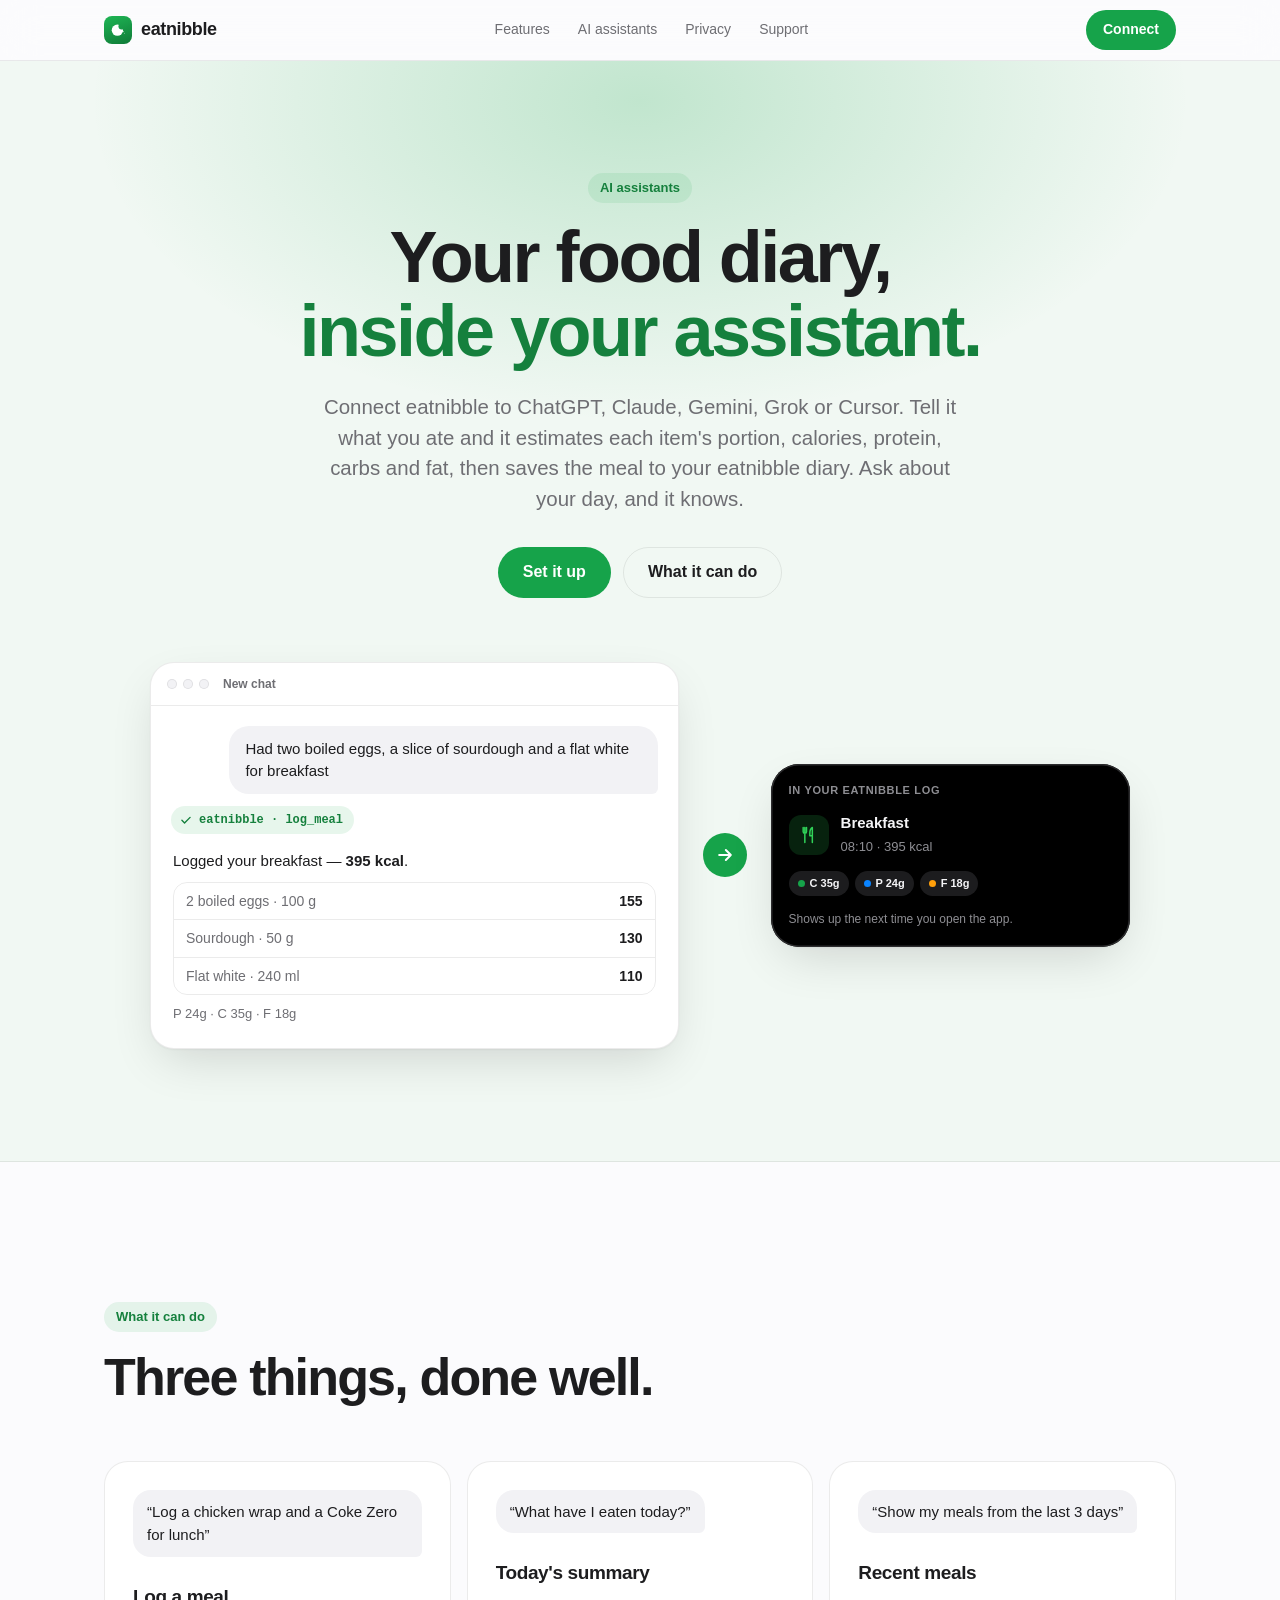
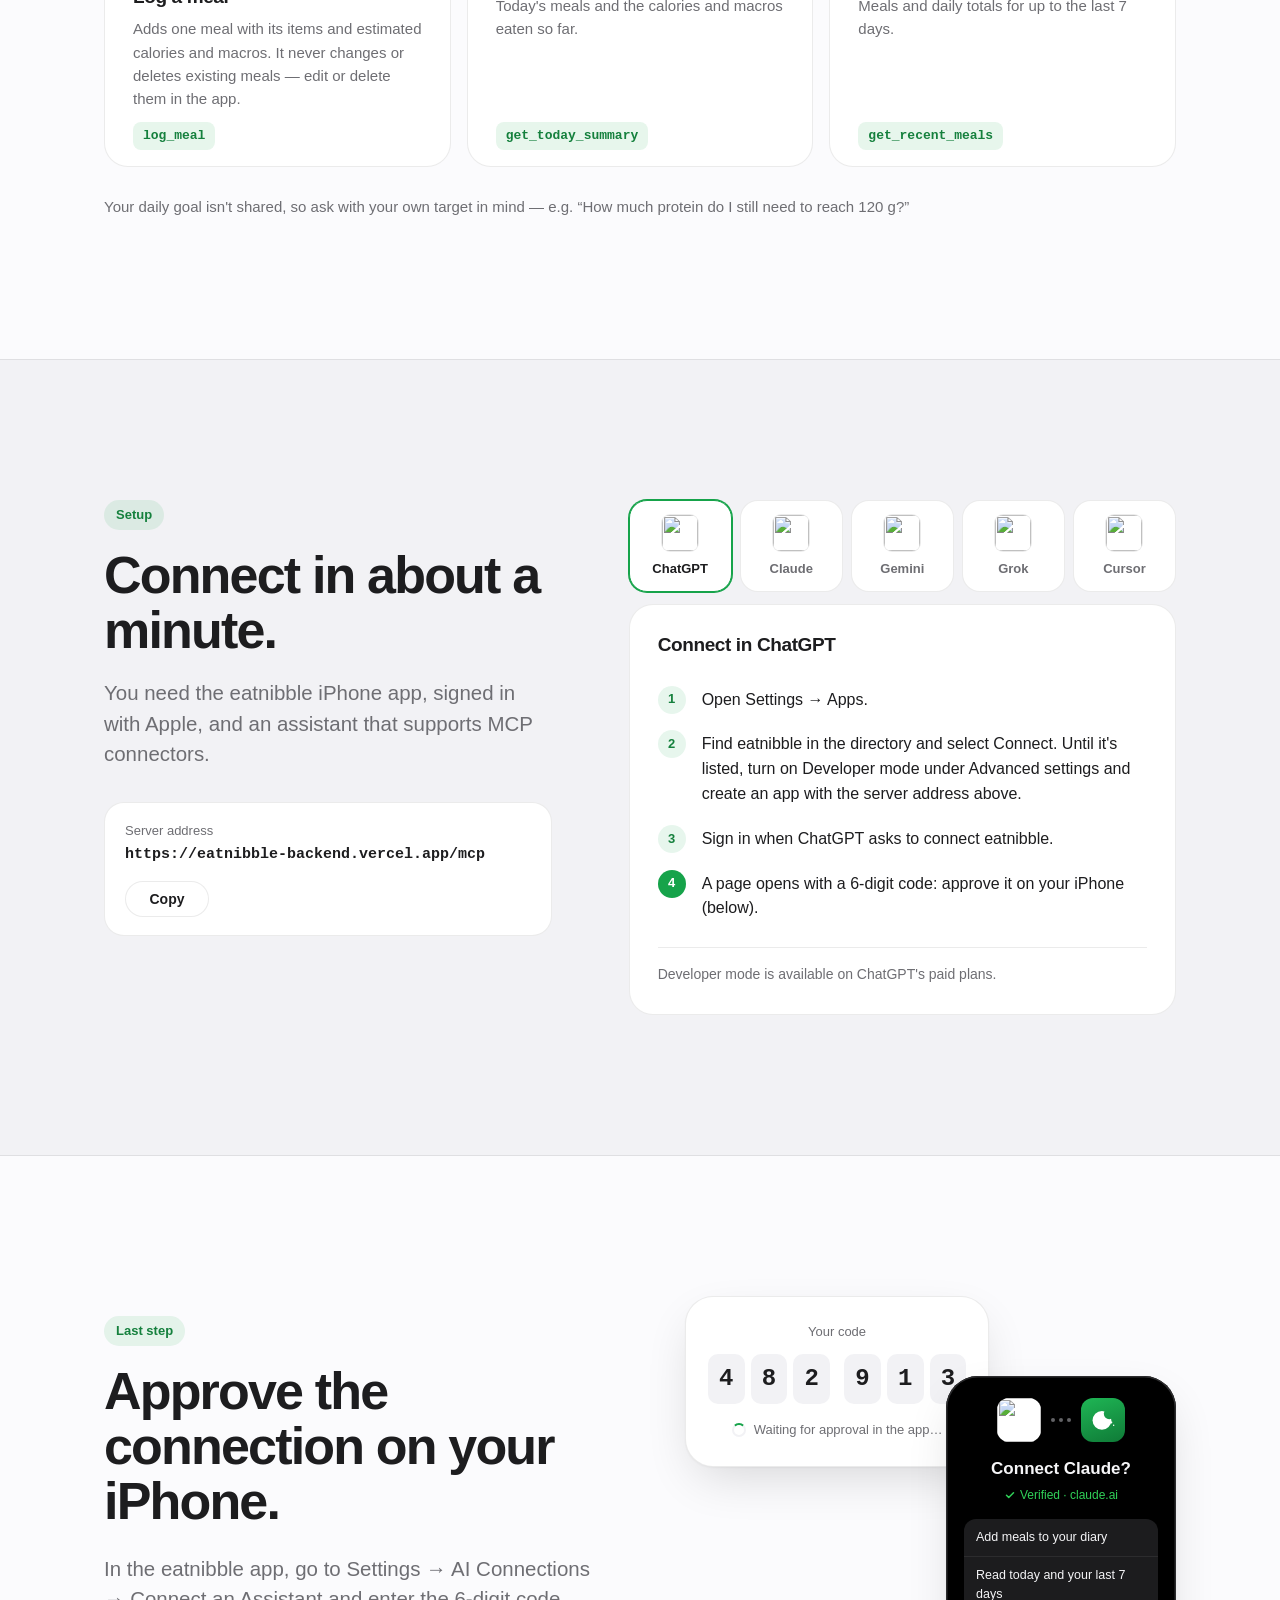
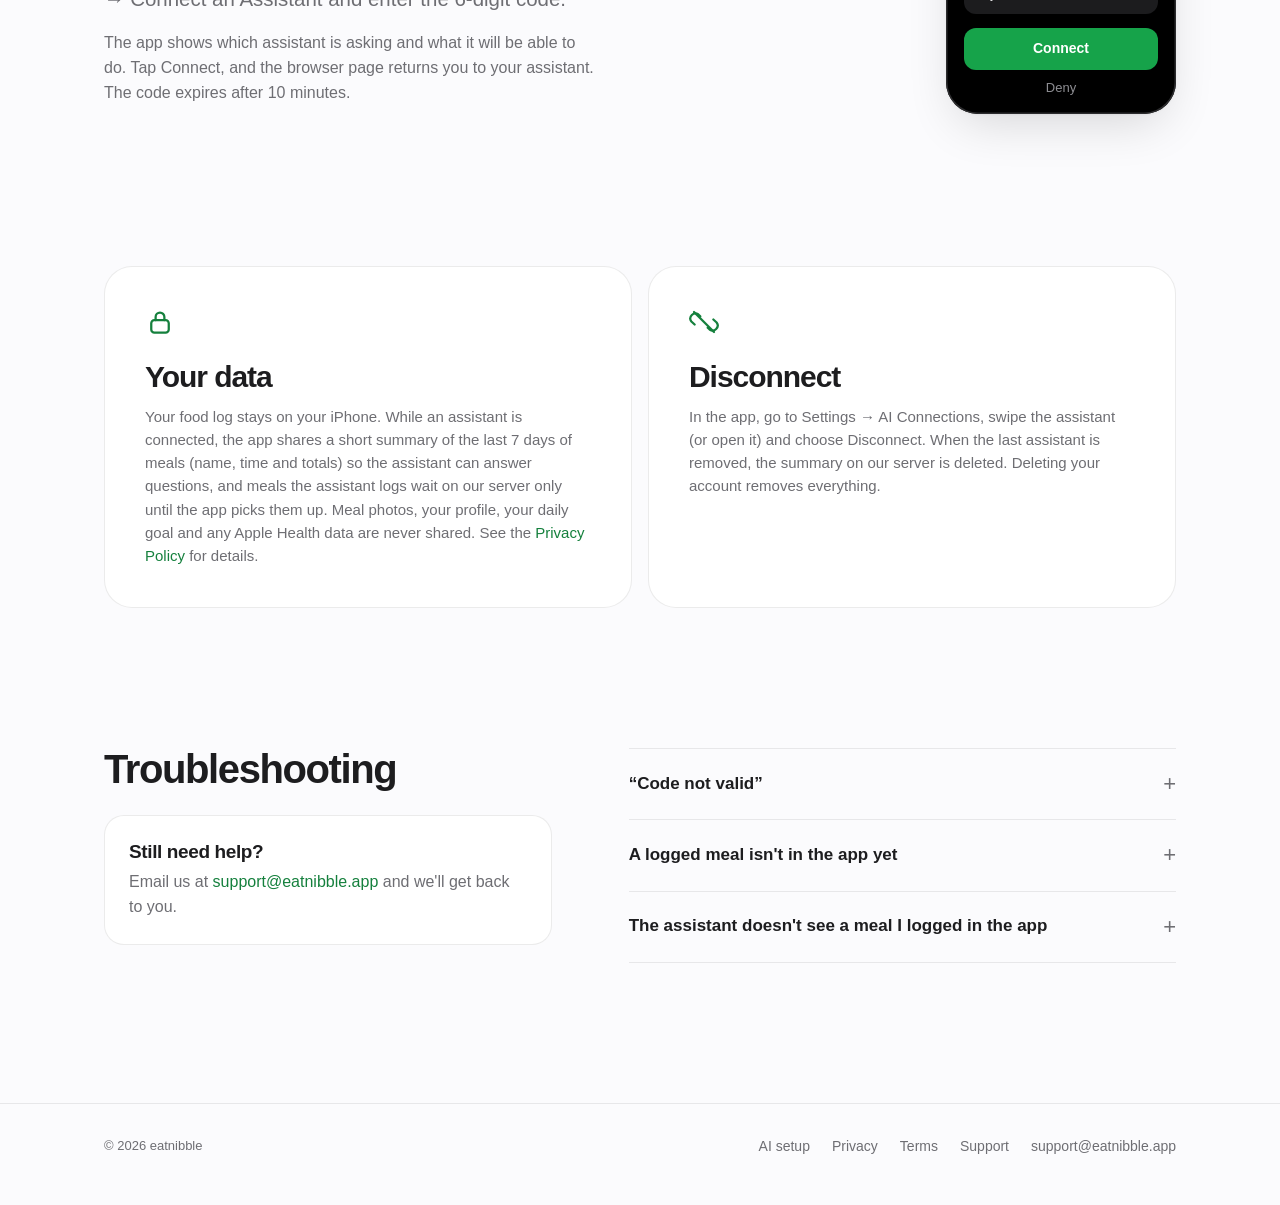
==== commit cbc736da: "Redesign the AI assistant page ai.html becomes a product page instead of a flat guide: intro with th" ====
--- a/ai.html
+++ b/ai.html
@@ -1,16 +1,19 @@
 <!doctype html>
 <html lang="en">
+
 <head>
   <meta charset="utf-8" />
   <meta name="viewport" content="width=device-width, initial-scale=1" />
   <title>Connect an AI assistant — eatnibble</title>
-  <meta name="description" content="How to connect eatnibble to Claude, ChatGPT and other AI assistants, what they can do, and how your data is handled." />
+  <meta name="description"
+    content="How to connect eatnibble to ChatGPT, Claude, Gemini, Grok and Cursor, what they can do, and how your data is handled." />
   <link rel="canonical" href="https://eatnibble.app/ai.html" />
   <meta property="og:type" content="website" />
   <meta property="og:site_name" content="eatnibble" />
   <meta property="og:url" content="https://eatnibble.app/ai.html" />
   <meta property="og:title" content="Connect an AI assistant — eatnibble" />
-  <meta property="og:description" content="How to connect eatnibble to Claude, ChatGPT and other AI assistants, what they can do, and how your data is handled." />
+  <meta property="og:description"
+    content="Log meals and check your day from ChatGPT, Claude, Gemini, Grok and Cursor." />
   <meta name="twitter:card" content="summary" />
   <link rel="icon" href="/favicon.svg" type="image/svg+xml" />
   <link rel="icon" href="/icons/icon-32.png" sizes="32x32" type="image/png" />
@@ -19,9 +22,13 @@
   <meta name="theme-color" content="#fbfbfd" media="(prefers-color-scheme: light)" />
   <meta name="theme-color" content="#000000" media="(prefers-color-scheme: dark)" />
   <link rel="stylesheet" href="css/styles.css" />
+  <script>document.documentElement.classList.add("js");</script>
 </head>
+
 <body>
-  <nav class="nav">
+  <a class="skip-link" href="#main">Skip to content</a>
+
+  <nav class="nav" aria-label="Main">
     <div class="wrap">
       <a class="brand" href="/">
         <span class="brand-mark" aria-hidden="true">
@@ -38,159 +45,300 @@
         <a href="privacy.html">Privacy</a>
         <a href="support.html">Support</a>
       </div>
-      <a class="btn btn-primary btn-sm" href="mailto:support@eatnibble.app">Email us</a>
+      <a class="btn btn-primary btn-sm" href="#setup">Connect</a>
     </div>
   </nav>
 
-  <main class="doc">
-    <div class="wrap">
-      <h1>Connect an AI assistant</h1>
-      <p class="updated">Log meals and check your day from Claude, ChatGPT and other assistants.</p>
-
-      <div class="faq-item">
-        <h2>What it does</h2>
-        <p>
-          Connect eatnibble to an AI assistant and tell it what you ate, e.g. "I had two boiled
-          eggs and a slice of toast for breakfast." The assistant estimates each item's portion,
-          calories, protein, carbs and fat and saves the meal to your eatnibble diary. It appears
-          in the app the next time you open it. You can also ask "What have I eaten today?" or
-          "Show my meals from the last 3 days."
+  <main id="main">
+    <!-- Intro -->
+    <header class="aip-hero">
+      <div class="wrap">
+        <div class="ai-head">
+          <span class="eyebrow">AI assistants</span>
+          <h1>Your food diary,<br /><span class="accent">inside your assistant.</span></h1>
+          <p class="lead">
+            Connect eatnibble to ChatGPT, Claude, Gemini, Grok or Cursor. Tell it what you ate and it estimates each
+            item's portion, calories, protein, carbs and fat, then saves the meal to your eatnibble diary. Ask about
+            your day, and it knows.
+          </p>
+          <div class="aip-actions">
+            <a class="btn btn-primary" href="#setup">Set it up</a>
+            <a class="btn btn-ghost" href="#can-do">What it can do</a>
+          </div>
+        </div>
+
+        <div class="ai-scene in" aria-hidden="true">
+          <div class="chat">
+            <div class="chat-bar"><i></i><i></i><i></i><span>New chat</span></div>
+            <div class="chat-body">
+              <p class="bubble user">Had two boiled eggs, a slice of sourdough and a flat white for breakfast</p>
+              <div class="tool">
+                <svg viewBox="0 0 24 24"><path d="M5 12.5l4.5 4.5L19 7.5" /></svg>
+                eatnibble · log_meal
+              </div>
+              <div class="bubble bot">
+                <p>Logged your breakfast — <strong>395 kcal</strong>.</p>
+                <ul>
+                  <li><span>2 boiled eggs · 100 g</span><b>155</b></li>
+                  <li><span>Sourdough · 50 g</span><b>130</b></li>
+                  <li><span>Flat white · 240 ml</span><b>110</b></li>
+                </ul>
+                <p class="muted">P 24g · C 35g · F 18g</p>
+              </div>
+            </div>
+          </div>
+          <div class="ai-arrow">
+            <svg viewBox="0 0 24 24"><path d="M5 12h14M13 6l6 6-6 6" /></svg>
+          </div>
+          <div class="app-drop">
+            <span class="app-drop-label">In your eatnibble log</span>
+            <div class="meal-row">
+              <span class="meal-icon">
+                <svg viewBox="0 0 24 24"><path d="M7 3v8M5 3v5a2 2 0 0 0 4 0V3M7 11v10M16 21V3c-2.2 1.2-3 3.6-3 7v3h3" /></svg>
+              </span>
+              <div class="meal-text">
+                <strong>Breakfast</strong>
+                <span>08:10 · 395 kcal</span>
+              </div>
+            </div>
+            <div class="macro-pills small">
+              <span><i class="dot carbs"></i>C 35g</span>
+              <span><i class="dot protein"></i>P 24g</span>
+              <span><i class="dot fat"></i>F 18g</span>
+            </div>
+            <p class="app-drop-note">Shows up the next time you open the app.</p>
+          </div>
+        </div>
+      </div>
+    </header>
+
+    <!-- What it can do -->
+    <section id="can-do" class="section">
+      <div class="wrap">
+        <div class="section-head">
+          <span class="eyebrow">What it can do</span>
+          <h2>Three things, done well.</h2>
+        </div>
+        <div class="uses">
+          <article class="use">
+            <p class="use-prompt">“Log a chicken wrap and a Coke Zero for lunch”</p>
+            <h3>Log a meal</h3>
+            <p>Adds one meal with its items and estimated calories and macros. It never changes or deletes existing
+              meals — edit or delete them in the app.</p>
+            <code>log_meal</code>
+          </article>
+          <article class="use">
+            <p class="use-prompt">“What have I eaten today?”</p>
+            <h3>Today's summary</h3>
+            <p>Today's meals and the calories and macros eaten so far.</p>
+            <code>get_today_summary</code>
+          </article>
+          <article class="use">
+            <p class="use-prompt">“Show my meals from the last 3 days”</p>
+            <h3>Recent meals</h3>
+            <p>Meals and daily totals for up to the last 7 days.</p>
+            <code>get_recent_meals</code>
+          </article>
+        </div>
+        <p class="uses-note">
+          Your daily goal isn't shared, so ask with your own target in mind — e.g. “How much protein do I still need to
+          reach 120 g?”
         </p>
       </div>
-
-      <div class="faq-item">
-        <h2>What you need</h2>
-        <p>
-          The eatnibble iPhone app, signed in with Apple, and an assistant
-          that supports MCP connectors, such as Claude or ChatGPT. The server address is:
-        </p>
-        <p><code>https://eatnibble-backend.vercel.app/mcp</code></p>
-      </div>
-
-      <div class="faq-item">
-        <h2>Connect in ChatGPT</h2>
-        <ol>
-          <li>Open Settings → Apps.</li>
-          <li>Find eatnibble in the directory and select Connect. Until it's listed, turn on Developer mode under Advanced settings and create an app with the server address above.</li>
-          <li>Sign in when ChatGPT asks to connect eatnibble.</li>
-          <li>A page opens with a 6-digit code: approve it on your iPhone (below).</li>
-        </ol>
-        <p>Developer mode is available on ChatGPT's paid plans.</p>
-      </div>
-
-      <div class="faq-item">
-        <h2>Connect in Claude</h2>
-        <ol>
-          <li>Open Settings → Connectors.</li>
-          <li>Find eatnibble in the directory, or choose Add custom connector and paste the server address above.</li>
-          <li>Select Connect next to eatnibble.</li>
-          <li>A page opens with a 6-digit code: approve it on your iPhone (below).</li>
-        </ol>
-        <p>Works on Claude on the web, desktop and mobile.</p>
-      </div>
-
-      <div class="faq-item">
-        <h2>Connect in Gemini</h2>
-        <ol>
-          <li>In the Gemini app, open Settings → Connected apps.</li>
-          <li>Add a custom app and paste the server address above.</li>
-          <li>Select Connect to eatnibble.</li>
-          <li>A page opens with a 6-digit code: approve it on your iPhone (below).</li>
-        </ol>
-        <p>Custom apps aren't available on every Gemini plan yet. If you don't see the option, it hasn't reached your account.</p>
-      </div>
-
-      <div class="faq-item">
-        <h2>Connect in Grok</h2>
-        <ol>
-          <li>On grok.com, open Connectors.</li>
-          <li>Choose New Connector → Custom and paste the server address above.</li>
-          <li>Select Connect to eatnibble.</li>
-          <li>A page opens with a 6-digit code: approve it on your iPhone (below).</li>
-        </ol>
-        <p>Custom connectors need a paid Grok plan.</p>
-      </div>
-
-      <div class="faq-item">
-        <h2>Connect in Cursor</h2>
-        <ol>
-          <li>Open Settings → MCP.</li>
-          <li>Add a new MCP server named eatnibble with the server address above as its URL.</li>
-          <li>Select Connect or Login next to eatnibble.</li>
-          <li>A page opens with a 6-digit code: approve it on your iPhone (below).</li>
-        </ol>
-        <p>Cursor opens the connection page in your browser.</p>
-      </div>
-
-      <div class="faq-item">
-        <h2>Approve the connection on your iPhone</h2>
-        <p>
-          In the eatnibble app, go to Settings → AI Connections → Connect an Assistant and enter
-          the 6-digit code. The app shows which assistant is asking and what it will be able to
-          do. Tap Connect, and the browser page returns you to your assistant. The code expires
-          after 10 minutes.
-        </p>
-      </div>
-
-      <div class="faq-item">
-        <h2>What the assistant can do</h2>
-        <p>
-          <strong>Log a meal</strong> (<code>log_meal</code>): adds one meal with its items and
-          estimated calories and macros. It never changes or deletes existing meals; edit or
-          delete them in the app.<br />
-          <strong>Today's summary</strong> (<code>get_today_summary</code>): today's meals and
-          the calories and macros eaten so far.<br />
-          <strong>Recent meals</strong> (<code>get_recent_meals</code>): meals and daily totals
-          for up to the last 7 days.
-        </p>
-        <p>
-          Your daily goal isn't shared, so ask with your own target in mind, e.g. "How much
-          protein do I still need to reach 120 g?"
-        </p>
-      </div>
-
-      <div class="faq-item">
-        <h2>Your data</h2>
-        <p>
-          Your food log stays on your iPhone. While an assistant is connected, the app shares a
-          short summary of the last 7 days of meals (name, time and totals) so the assistant can
-          answer questions, and meals the assistant logs wait on our server only until the app
-          picks them up. Meal photos, your profile, your daily goal and any Apple Health data are
-          never shared. See the <a class="inline" href="privacy.html">Privacy Policy</a> for
-          details.
-        </p>
-      </div>
-
-      <div class="faq-item">
-        <h2>Disconnect</h2>
-        <p>
-          In the app, go to Settings → AI Connections, swipe the assistant (or open it) and
-          choose Disconnect. When the last assistant is removed, the summary on our server is
-          deleted. Deleting your account removes everything.
-        </p>
-      </div>
-
-      <div class="faq-item">
-        <h2>Troubleshooting</h2>
-        <p>
-          <strong>"Code not valid"</strong>: codes expire after 10 minutes. Start the
-          connection again in your assistant to get a new one.<br />
-          <strong>A logged meal isn't in the app yet</strong>: open the app, or bring it to the
-          foreground, to pull new meals.<br />
-          <strong>The assistant doesn't see a meal I logged in the app</strong>: open the app
-          once so it can update the summary.
-        </p>
-      </div>
-
-      <div class="contact-card">
-        <h2>Still need help?</h2>
-        <p>
-          Email us at
-          <a class="inline" href="mailto:support@eatnibble.app">support@eatnibble.app</a>
-          and we'll get back to you.
-        </p>
-      </div>
-    </div>
+    </section>
+
+    <!-- Setup -->
+    <section id="setup" class="setup">
+      <div class="wrap setup-grid">
+        <div class="setup-intro">
+        <div class="section-head">
+          <span class="eyebrow">Setup</span>
+          <h2>Connect in about a minute.</h2>
+          <p class="lead">
+            You need the eatnibble iPhone app, signed in with Apple, and an assistant that supports MCP connectors.
+          </p>
+        </div>
+
+        <div class="server">
+          <div>
+            <span class="server-label">Server address</span>
+            <code id="server-url">https://eatnibble-backend.vercel.app/mcp</code>
+          </div>
+          <button class="btn btn-ghost btn-sm copy-btn" type="button" data-copy="server-url" hidden>Copy</button>
+        </div>
+        </div>
+
+        <div class="picker">
+          <div class="picker-tabs" role="tablist" aria-label="Choose your assistant" hidden>
+            <button role="tab" id="tab-chatgpt" aria-controls="chatgpt" aria-selected="true" type="button"><img src="https://eatnibble-backend.vercel.app/client-icons/chatgpt.png?v=2" alt="" width="36" height="36" />ChatGPT</button>
+            <button role="tab" id="tab-claude" aria-controls="claude" aria-selected="false" tabindex="-1" type="button"><img src="https://eatnibble-backend.vercel.app/client-icons/claude.png?v=2" alt="" width="36" height="36" />Claude</button>
+            <button role="tab" id="tab-gemini" aria-controls="gemini" aria-selected="false" tabindex="-1" type="button"><img src="https://eatnibble-backend.vercel.app/client-icons/gemini.png?v=2" alt="" width="36" height="36" />Gemini</button>
+            <button role="tab" id="tab-grok" aria-controls="grok" aria-selected="false" tabindex="-1" type="button"><img src="https://eatnibble-backend.vercel.app/client-icons/grok.png?v=2" alt="" width="36" height="36" />Grok</button>
+            <button role="tab" id="tab-cursor" aria-controls="cursor" aria-selected="false" tabindex="-1" type="button"><img src="https://eatnibble-backend.vercel.app/client-icons/cursor.png?v=2" alt="" width="36" height="36" />Cursor</button>
+          </div>
+
+          <div class="guide" id="chatgpt" role="tabpanel" aria-labelledby="tab-chatgpt">
+            <h3><img src="https://eatnibble-backend.vercel.app/client-icons/chatgpt.png?v=2" alt="" width="32" height="32" loading="lazy" />Connect in ChatGPT</h3>
+            <ol>
+              <li>Open Settings → Apps.</li>
+              <li>Find eatnibble in the directory and select Connect. Until it's listed, turn on Developer mode under Advanced settings and create an app with the server address above.</li>
+              <li>Sign in when ChatGPT asks to connect eatnibble.</li>
+              <li>A page opens with a 6-digit code: approve it on your iPhone (below).</li>
+            </ol>
+            <p class="guide-note">Developer mode is available on ChatGPT's paid plans.</p>
+          </div>
+
+          <div class="guide" id="claude" role="tabpanel" aria-labelledby="tab-claude">
+            <h3><img src="https://eatnibble-backend.vercel.app/client-icons/claude.png?v=2" alt="" width="32" height="32" loading="lazy" />Connect in Claude</h3>
+            <ol>
+              <li>Open Settings → Connectors.</li>
+              <li>Find eatnibble in the directory, or choose Add custom connector and paste the server address above.</li>
+              <li>Select Connect next to eatnibble.</li>
+              <li>A page opens with a 6-digit code: approve it on your iPhone (below).</li>
+            </ol>
+            <p class="guide-note">Works on Claude on the web, desktop and mobile.</p>
+          </div>
+
+          <div class="guide" id="gemini" role="tabpanel" aria-labelledby="tab-gemini">
+            <h3><img src="https://eatnibble-backend.vercel.app/client-icons/gemini.png?v=2" alt="" width="32" height="32" loading="lazy" />Connect in Gemini</h3>
+            <ol>
+              <li>In the Gemini app, open Settings → Connected apps.</li>
+              <li>Add a custom app and paste the server address above.</li>
+              <li>Select Connect to eatnibble.</li>
+              <li>A page opens with a 6-digit code: approve it on your iPhone (below).</li>
+            </ol>
+            <p class="guide-note">Custom apps aren't available on every Gemini plan yet. If you don't see the option, it hasn't reached your account.</p>
+          </div>
+
+          <div class="guide" id="grok" role="tabpanel" aria-labelledby="tab-grok">
+            <h3><img src="https://eatnibble-backend.vercel.app/client-icons/grok.png?v=2" alt="" width="32" height="32" loading="lazy" />Connect in Grok</h3>
+            <ol>
+              <li>On grok.com, open Connectors.</li>
+              <li>Choose New Connector → Custom and paste the server address above.</li>
+              <li>Select Connect to eatnibble.</li>
+              <li>A page opens with a 6-digit code: approve it on your iPhone (below).</li>
+            </ol>
+            <p class="guide-note">Custom connectors need a paid Grok plan.</p>
+          </div>
+
+          <div class="guide" id="cursor" role="tabpanel" aria-labelledby="tab-cursor">
+            <h3><img src="https://eatnibble-backend.vercel.app/client-icons/cursor.png?v=2" alt="" width="32" height="32" loading="lazy" />Connect in Cursor</h3>
+            <ol>
+              <li>Open Settings → MCP.</li>
+              <li>Add a new MCP server named eatnibble with the server address above as its URL.</li>
+              <li>Select Connect or Login next to eatnibble.</li>
+              <li>A page opens with a 6-digit code: approve it on your iPhone (below).</li>
+            </ol>
+            <p class="guide-note">Cursor opens the connection page in your browser.</p>
+          </div>
+        </div>
+      </div>
+    </section>
+
+    <!-- Approve -->
+    <section id="approve" class="section">
+      <div class="wrap split">
+        <div class="split-copy">
+          <span class="eyebrow">Last step</span>
+          <h2>Approve the connection on your iPhone.</h2>
+          <p class="lead">
+            In the eatnibble app, go to Settings → AI Connections → Connect an Assistant and enter the 6-digit code.
+          </p>
+          <p>
+            The app shows which assistant is asking and what it will be able to do. Tap Connect, and the browser page
+            returns you to your assistant. The code expires after 10 minutes.
+          </p>
+        </div>
+        <div class="approve-visual" aria-hidden="true">
+          <div class="mock-card code-page">
+            <span class="code-label">Your code</span>
+            <div class="code-digits"><i>4</i><i>8</i><i>2</i><i>9</i><i>1</i><i>3</i></div>
+            <span class="code-wait"><span class="spinner"></span>Waiting for approval in the app…</span>
+          </div>
+          <div class="consent">
+            <div class="consent-pair">
+              <img src="https://eatnibble-backend.vercel.app/client-icons/claude.png?v=2" alt="" width="52" height="52" />
+              <span class="consent-dots"><i></i><i></i><i></i></span>
+              <span class="brand-mark consent-app">
+                <svg viewBox="0 0 512 512" width="30" height="30">
+                  <mask id="consentMark"><rect width="512" height="512" fill="#000"/><circle cx="238" cy="262" r="160" fill="#fff"/><circle cx="362" cy="150" r="92" fill="#000"/></mask>
+                  <g fill="#fff"><rect width="512" height="512" mask="url(#consentMark)"/><circle cx="396" cy="298" r="19"/><circle cx="438" cy="346" r="12"/></g>
+                </svg>
+              </span>
+            </div>
+            <strong class="consent-title">Connect Claude?</strong>
+            <span class="consent-verified">
+              <svg viewBox="0 0 24 24"><path d="M5 12.5l4.5 4.5L19 7.5" /></svg>
+              Verified · claude.ai
+            </span>
+            <ul>
+              <li>Add meals to your diary</li>
+              <li>Read today and your last 7 days</li>
+            </ul>
+            <span class="consent-btn">Connect</span>
+            <span class="consent-deny">Deny</span>
+          </div>
+        </div>
+      </div>
+    </section>
+
+    <!-- Data + disconnect -->
+    <section class="section section-tight">
+      <div class="wrap">
+        <div class="facts">
+          <div class="fact">
+            <svg class="icon" viewBox="0 0 24 24" aria-hidden="true"><rect x="5" y="10.5" width="14" height="10" rx="2.5" /><path d="M8.5 10.5V8a3.5 3.5 0 0 1 7 0v2.5" /></svg>
+            <h2>Your data</h2>
+            <p>
+              Your food log stays on your iPhone. While an assistant is connected, the app shares a short summary of
+              the last 7 days of meals (name, time and totals) so the assistant can answer questions, and meals the
+              assistant logs wait on our server only until the app picks them up. Meal photos, your profile, your
+              daily goal and any Apple Health data are never shared. See the
+              <a class="inline" href="privacy.html">Privacy Policy</a> for details.
+            </p>
+          </div>
+          <div class="fact">
+            <svg class="icon" viewBox="0 0 24 24" aria-hidden="true"><path d="M9 7.5L7.5 6a4 4 0 0 0-5.6 5.6L4.5 14M15 16.5l1.5 1.5a4 4 0 0 0 5.6-5.6L19.5 10" /><path d="M4 4l16 16" /></svg>
+            <h2>Disconnect</h2>
+            <p>
+              In the app, go to Settings → AI Connections, swipe the assistant (or open it) and choose Disconnect.
+              When the last assistant is removed, the summary on our server is deleted. Deleting your account removes
+              everything.
+            </p>
+          </div>
+        </div>
+      </div>
+    </section>
+
+    <!-- Troubleshooting -->
+    <section id="troubleshooting" class="section section-tight">
+      <div class="wrap trouble">
+        <div class="trouble-side">
+          <h2>Troubleshooting</h2>
+          <div class="contact-card">
+            <h3>Still need help?</h3>
+            <p>
+              Email us at <a class="inline" href="mailto:support@eatnibble.app">support@eatnibble.app</a> and we'll get
+              back to you.
+            </p>
+          </div>
+        </div>
+        <div class="trouble-list">
+        <details>
+          <summary>“Code not valid”</summary>
+          <p>Codes expire after 10 minutes. Start the connection again in your assistant to get a new one.</p>
+        </details>
+        <details>
+          <summary>A logged meal isn't in the app yet</summary>
+          <p>Open the app, or bring it to the foreground, to pull new meals.</p>
+        </details>
+        <details>
+          <summary>The assistant doesn't see a meal I logged in the app</summary>
+          <p>Open the app once so it can update the summary.</p>
+        </details>
+        </div>
+      </div>
+    </section>
   </main>
 
   <footer>
@@ -205,5 +353,59 @@
       </div>
     </div>
   </footer>
+
+  <script>
+    (function () {
+      // Assistant picker: every guide is plain page text; with JS only the selected one is shown.
+      var tablist = document.querySelector(".picker-tabs");
+      var tabs = Array.prototype.slice.call(tablist.querySelectorAll("[role=tab]"));
+      var panels = tabs.map(function (t) { return document.getElementById(t.getAttribute("aria-controls")); });
+
+      function select(i, focus) {
+        tabs.forEach(function (t, j) {
+          var on = i === j;
+          t.setAttribute("aria-selected", on);
+          t.tabIndex = on ? 0 : -1;
+          panels[j].hidden = !on;
+        });
+        if (focus) tabs[i].focus();
+      }
+
+      tablist.hidden = false;
+      document.querySelector(".picker").classList.add("tabbed");
+      tabs.forEach(function (t, i) {
+        t.addEventListener("click", function () {
+          select(i);
+          history.replaceState(null, "", "#" + panels[i].id);
+        });
+        t.addEventListener("keydown", function (e) {
+          var n = tabs.length, k = e.key;
+          var next = k === "ArrowRight" ? (i + 1) % n : k === "ArrowLeft" ? (i - 1 + n) % n
+            : k === "Home" ? 0 : k === "End" ? n - 1 : -1;
+          if (next < 0) return;
+          e.preventDefault();
+          select(next, true);
+        });
+      });
+
+      // ai.html#claude opens that assistant's guide and scrolls to setup.
+      var start = panels.findIndex(function (p) { return "#" + p.id === location.hash; });
+      select(start < 0 ? 0 : start);
+      if (start >= 0) document.getElementById("setup").scrollIntoView();
+
+      // Copy the server address.
+      var copy = document.querySelector(".copy-btn");
+      if (navigator.clipboard) {
+        copy.hidden = false;
+        copy.addEventListener("click", function () {
+          navigator.clipboard.writeText(document.getElementById("server-url").textContent.trim()).then(function () {
+            copy.textContent = "Copied";
+            setTimeout(function () { copy.textContent = "Copy"; }, 1600);
+          });
+        });
+      }
+    })();
+  </script>
 </body>
+
 </html>
--- a/css/styles.css
+++ b/css/styles.css
@@ -785,7 +785,8 @@
   list-style: none;
 }
 
-.ai-logos li {
+.ai-logos li,
+.ai-logos a {
   display: flex;
   flex-direction: column;
   align-items: center;
@@ -793,6 +794,10 @@
   font-size: 13px;
   font-weight: 600;
   color: var(--text-2);
+}
+
+.ai-logos a:hover {
+  color: var(--text);
 }
 
 .ai-logos img {
@@ -1471,6 +1476,528 @@
   margin: 16px 0 32px;
 }
 
+/* AI page (ai.html) */
+
+[hidden] {
+  display: none !important;
+}
+
+.aip-hero {
+  position: relative;
+  padding: clamp(56px, 9vw, 112px) 0 clamp(64px, 9vw, 112px);
+  background: var(--ai-bg);
+  border-bottom: 1px solid var(--border);
+  overflow: hidden;
+}
+
+.aip-hero::before {
+  content: "";
+  position: absolute;
+  left: 50%;
+  top: -280px;
+  width: 1100px;
+  height: 640px;
+  transform: translateX(-50%);
+  background: radial-gradient(closest-side, rgba(22, 163, 74, 0.22), transparent);
+  pointer-events: none;
+}
+
+.aip-hero .wrap {
+  position: relative;
+}
+
+.aip-hero h1 {
+  font-size: clamp(40px, 6.4vw, 72px);
+}
+
+.aip-actions {
+  display: flex;
+  flex-wrap: wrap;
+  justify-content: center;
+  gap: 12px;
+  margin-top: 32px;
+}
+
+.uses {
+  display: grid;
+  grid-template-columns: repeat(3, 1fr);
+  gap: 16px;
+}
+
+.use {
+  display: flex;
+  flex-direction: column;
+  padding: 28px;
+  border-radius: 24px;
+  background: var(--surface);
+  border: 1px solid var(--border);
+}
+
+.use-prompt {
+  align-self: flex-start;
+  margin-bottom: 28px;
+  padding: 10px 14px;
+  border-radius: 18px 18px 6px 18px;
+  background: var(--surface-2);
+  font-size: 15px;
+}
+
+.use h3 {
+  margin-bottom: 8px;
+}
+
+.use p:not(.use-prompt) {
+  color: var(--text-2);
+  font-size: 15px;
+}
+
+.use code,
+.server code {
+  font-family: ui-monospace, "SF Mono", Menlo, monospace;
+}
+
+.use code {
+  align-self: flex-start;
+  margin-top: auto;
+  padding: 4px 10px;
+  border-radius: 8px;
+  background: var(--brand-soft);
+  color: var(--brand-text);
+  font-size: 13px;
+  font-weight: 600;
+  transform: translateY(12px);
+}
+
+.uses-note {
+  margin-top: 28px;
+  color: var(--text-2);
+  font-size: 15px;
+}
+
+.setup {
+  padding: var(--section) 0;
+  background: var(--surface-2);
+  border-block: 1px solid var(--border);
+}
+
+.setup-grid {
+  display: grid;
+  grid-template-columns: 0.9fr 1.1fr;
+  align-items: start;
+  gap: clamp(32px, 6vw, 80px);
+}
+
+.setup .section-head {
+  margin-bottom: 32px;
+}
+
+.setup .section-head .lead {
+  margin-top: 20px;
+}
+
+.server {
+  display: flex;
+  flex-direction: column;
+  align-items: flex-start;
+  gap: 14px;
+  padding: 18px 20px;
+  border-radius: 20px;
+  background: var(--surface);
+  border: 1px solid var(--border);
+}
+
+.server > div {
+  min-width: 0;
+}
+
+.server-label {
+  display: block;
+  font-size: 13px;
+  color: var(--text-2);
+}
+
+.server code {
+  font-size: 15px;
+  font-weight: 600;
+  overflow-wrap: anywhere;
+}
+
+.copy-btn {
+  flex-shrink: 0;
+  min-width: 84px;
+  background: var(--surface);
+}
+
+.picker {
+  min-width: 0;
+}
+
+.picker-tabs {
+  display: grid;
+  grid-template-columns: repeat(5, 1fr);
+  gap: 8px;
+  margin-bottom: 12px;
+}
+
+.picker-tabs button {
+  display: flex;
+  flex-direction: column;
+  align-items: center;
+  gap: 8px;
+  min-width: 0;
+  padding: 14px 4px 12px;
+  border-radius: 18px;
+  border: 1px solid var(--border);
+  background: var(--surface);
+  color: var(--text-2);
+  font: inherit;
+  font-size: 13px;
+  font-weight: 600;
+  cursor: pointer;
+}
+
+.picker-tabs button:hover {
+  color: var(--text);
+}
+
+.picker-tabs img,
+.guide h3 img {
+  border-radius: 8px;
+  background: #fff;
+  box-shadow: 0 0 0 1px var(--border);
+}
+
+.picker-tabs button[aria-selected="true"] {
+  border-color: var(--brand);
+  box-shadow: 0 0 0 1px var(--brand);
+  color: var(--text);
+}
+
+.guide {
+  padding: 28px;
+  border-radius: 24px;
+  background: var(--surface);
+  border: 1px solid var(--border);
+}
+
+.picker:not(.tabbed) .guide + .guide {
+  margin-top: 12px;
+}
+
+.guide h3 {
+  display: flex;
+  align-items: center;
+  gap: 12px;
+}
+
+.tabbed .guide h3 img {
+  display: none;
+}
+
+.guide ol {
+  margin: 20px 0 0;
+  padding: 0;
+  list-style: none;
+  counter-reset: step;
+}
+
+.guide li {
+  position: relative;
+  padding: 10px 0 10px 44px;
+  counter-increment: step;
+  font-size: 16px;
+}
+
+.guide li::before {
+  content: counter(step);
+  position: absolute;
+  left: 0;
+  top: 8px;
+  display: grid;
+  place-items: center;
+  width: 28px;
+  height: 28px;
+  border-radius: 50%;
+  background: var(--brand-soft);
+  color: var(--brand-text);
+  font-size: 13px;
+  font-weight: 700;
+}
+
+.guide li:last-child::before {
+  background: var(--brand);
+  color: #fff;
+}
+
+.guide-note {
+  margin-top: 16px;
+  padding-top: 16px;
+  border-top: 1px solid var(--border);
+  font-size: 14px;
+  color: var(--text-2);
+}
+
+.approve-visual {
+  position: relative;
+  min-height: 430px;
+}
+
+.code-page {
+  width: min(320px, 62%);
+  text-align: center;
+}
+
+.code-label {
+  font-size: 13px;
+  color: var(--text-2);
+}
+
+.code-digits {
+  display: flex;
+  justify-content: center;
+  gap: 6px;
+  margin: 10px 0 16px;
+}
+
+.code-digits i {
+  display: grid;
+  place-items: center;
+  width: 40px;
+  height: 50px;
+  border-radius: 10px;
+  background: var(--surface-2);
+  font-style: normal;
+  font-size: 24px;
+  font-weight: 700;
+  font-family: ui-monospace, "SF Mono", Menlo, monospace;
+}
+
+.code-digits i:nth-child(3) {
+  margin-right: 8px;
+}
+
+.code-wait {
+  display: inline-flex;
+  align-items: center;
+  gap: 8px;
+  font-size: 13px;
+  color: var(--text-2);
+}
+
+.spinner {
+  width: 14px;
+  height: 14px;
+  border-radius: 50%;
+  border: 2px solid var(--surface-2);
+  border-top-color: var(--brand);
+  animation: spin 0.9s linear infinite;
+}
+
+@keyframes spin {
+  to {
+    transform: rotate(360deg);
+  }
+}
+
+.consent {
+  position: absolute;
+  right: 0;
+  top: 80px;
+  display: flex;
+  flex-direction: column;
+  align-items: center;
+  width: 230px;
+  padding: 22px 18px 16px;
+  border-radius: 32px;
+  background: #000;
+  color: #f5f5f7;
+  box-shadow: inset 0 0 0 1.5px #2c2c2e, var(--shadow);
+  text-align: center;
+}
+
+.consent-pair {
+  display: flex;
+  align-items: center;
+  gap: 10px;
+}
+
+.consent-pair img {
+  width: 44px;
+  height: 44px;
+  border-radius: 12px;
+  background: #fff;
+}
+
+.consent-app {
+  width: 44px;
+  height: 44px;
+  border-radius: 12px;
+}
+
+.consent-dots {
+  display: flex;
+  gap: 4px;
+}
+
+.consent-dots i {
+  width: 4px;
+  height: 4px;
+  border-radius: 50%;
+  background: #636366;
+}
+
+.consent-title {
+  margin-top: 14px;
+  font-size: 17px;
+}
+
+.consent-verified {
+  display: inline-flex;
+  align-items: center;
+  gap: 4px;
+  margin-top: 4px;
+  font-size: 12px;
+  color: #30d158;
+}
+
+.consent-verified svg {
+  width: 12px;
+  height: 12px;
+  fill: none;
+  stroke: currentColor;
+  stroke-width: 3;
+  stroke-linecap: round;
+  stroke-linejoin: round;
+}
+
+.consent ul {
+  width: 100%;
+  margin: 14px 0;
+  padding: 0;
+  list-style: none;
+  border-radius: 12px;
+  background: #1c1c1e;
+  text-align: left;
+}
+
+.consent li {
+  padding: 9px 12px;
+  font-size: 12.5px;
+}
+
+.consent li + li {
+  border-top: 1px solid rgba(255, 255, 255, 0.07);
+}
+
+.consent-btn {
+  width: 100%;
+  padding: 10px;
+  border-radius: 12px;
+  background: var(--brand);
+  color: #fff;
+  font-size: 14px;
+  font-weight: 600;
+}
+
+.consent-deny {
+  margin-top: 8px;
+  font-size: 13px;
+  color: #8e8e93;
+}
+
+.facts {
+  display: grid;
+  grid-template-columns: 1fr 1fr;
+  gap: 16px;
+}
+
+.fact {
+  padding: clamp(24px, 4vw, 40px);
+  border-radius: 28px;
+  background: var(--surface);
+  border: 1px solid var(--border);
+}
+
+.fact h2 {
+  margin: 24px 0 12px;
+  font-size: clamp(24px, 2.6vw, 30px);
+}
+
+.fact p {
+  color: var(--text-2);
+  font-size: 15px;
+}
+
+.fact .inline,
+.trouble .inline {
+  color: var(--brand-text);
+}
+
+.trouble {
+  display: grid;
+  grid-template-columns: 0.9fr 1.1fr;
+  align-items: start;
+  gap: clamp(32px, 6vw, 80px);
+}
+
+.trouble .contact-card {
+  margin-top: 0;
+}
+
+.trouble-list details:first-child {
+  border-top: 1px solid var(--border);
+}
+
+.trouble h2 {
+  margin-bottom: 24px;
+  font-size: clamp(28px, 3.4vw, 40px);
+}
+
+.trouble details {
+  border-bottom: 1px solid var(--border);
+}
+
+.trouble summary {
+  display: flex;
+  justify-content: space-between;
+  align-items: center;
+  gap: 16px;
+  padding: 18px 0;
+  font-size: 17px;
+  font-weight: 600;
+  cursor: pointer;
+  list-style: none;
+}
+
+.trouble summary::-webkit-details-marker {
+  display: none;
+}
+
+.trouble summary::after {
+  content: "+";
+  font-size: 22px;
+  font-weight: 400;
+  color: var(--text-2);
+  transition: transform 0.2s;
+}
+
+.trouble details[open] summary::after {
+  transform: rotate(45deg);
+}
+
+.trouble details p {
+  padding: 0 0 18px;
+  color: var(--text-2);
+}
+
+.trouble .contact-card h3 {
+  margin-bottom: 6px;
+}
+
+.trouble .contact-card p {
+  color: var(--text-2);
+}
+
 /* Footer */
 
 footer {
@@ -1634,6 +2161,18 @@
     max-width: 560px;
   }
 
+  .uses,
+  .facts,
+  .setup-grid,
+  .trouble {
+    grid-template-columns: 1fr;
+  }
+
+  .approve-visual {
+    width: 100%;
+    max-width: 560px;
+  }
+
   .way h3 {
     margin-top: 24px;
   }
@@ -1675,6 +2214,33 @@
 
   .mock-card {
     padding: 18px;
+  }
+
+  .guide {
+    padding: 22px 20px;
+  }
+
+  .code-page {
+    width: 100%;
+    margin-right: 0;
+  }
+
+  .code-digits i {
+    width: 36px;
+    height: 46px;
+    font-size: 20px;
+  }
+
+  .approve-visual {
+    display: flex;
+    flex-direction: column;
+    align-items: center;
+    gap: 16px;
+    min-height: 0;
+  }
+
+  .consent {
+    position: static;
   }
 }
 
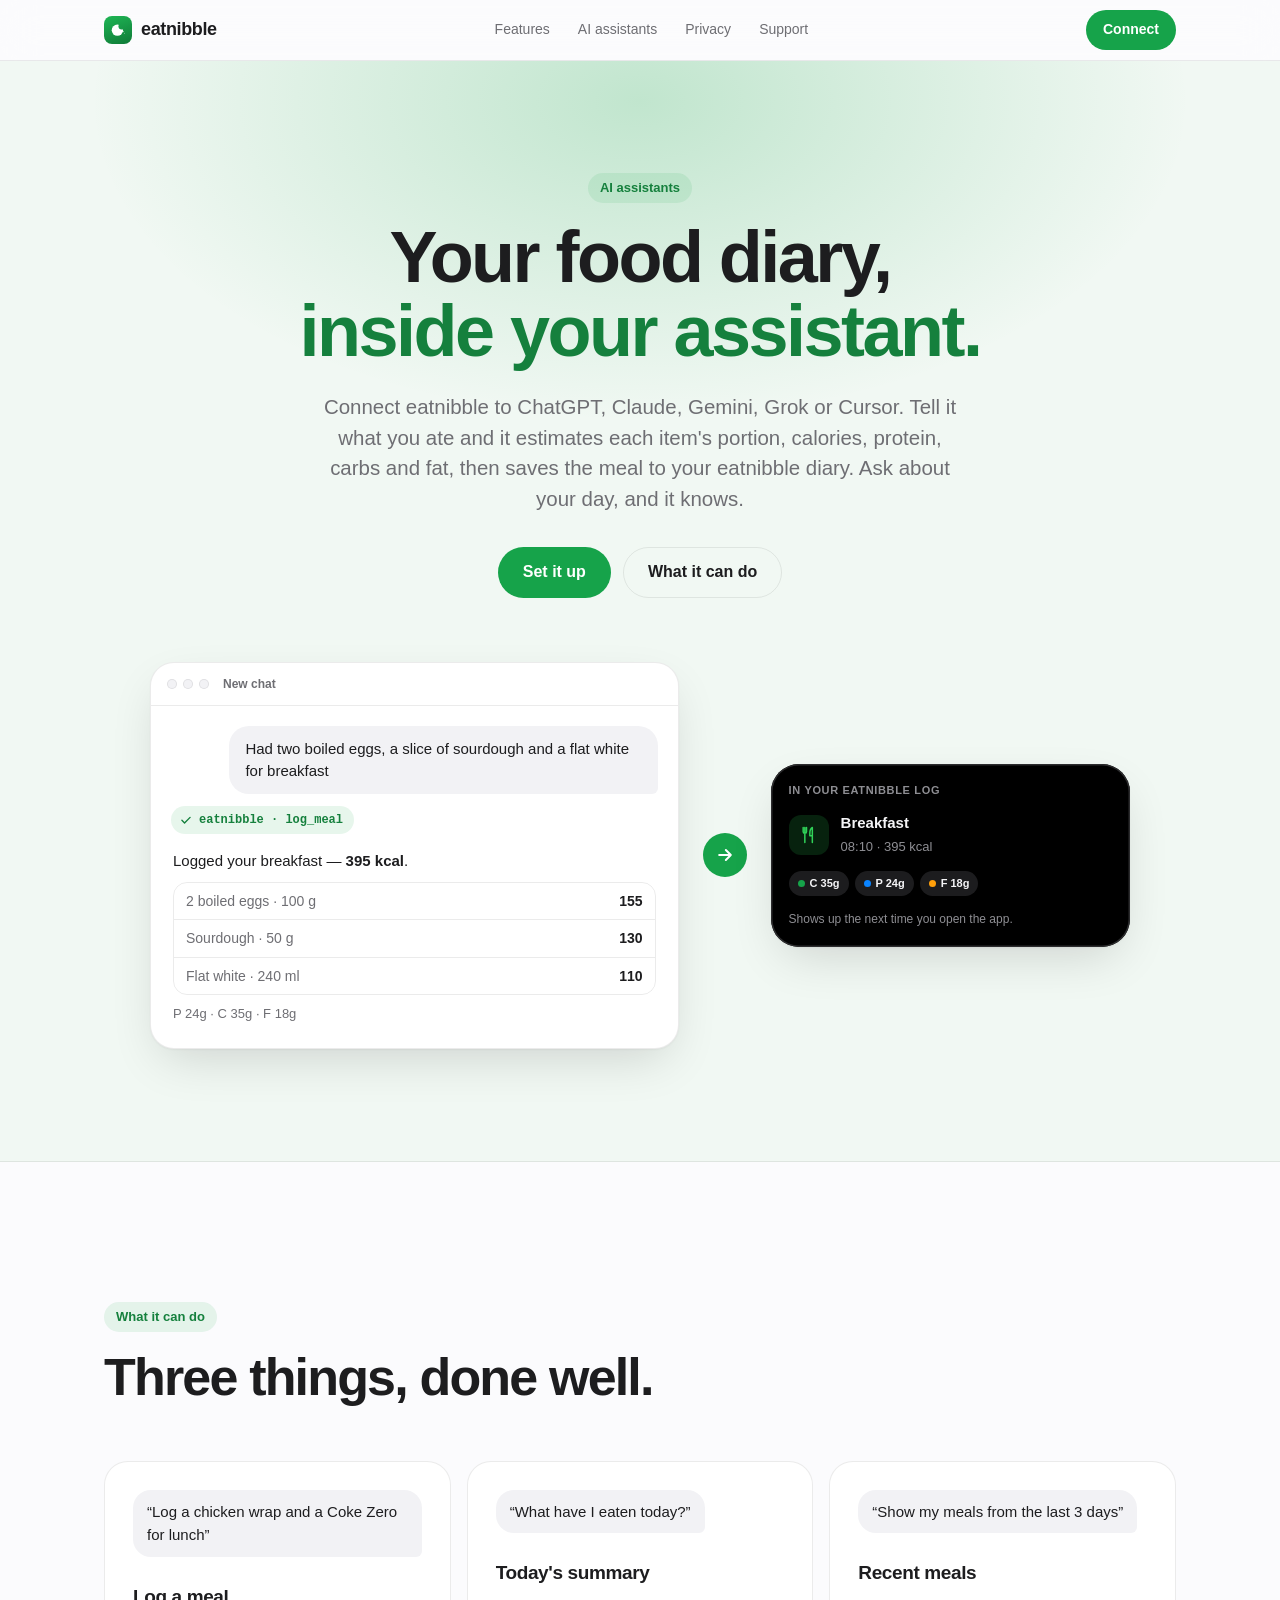
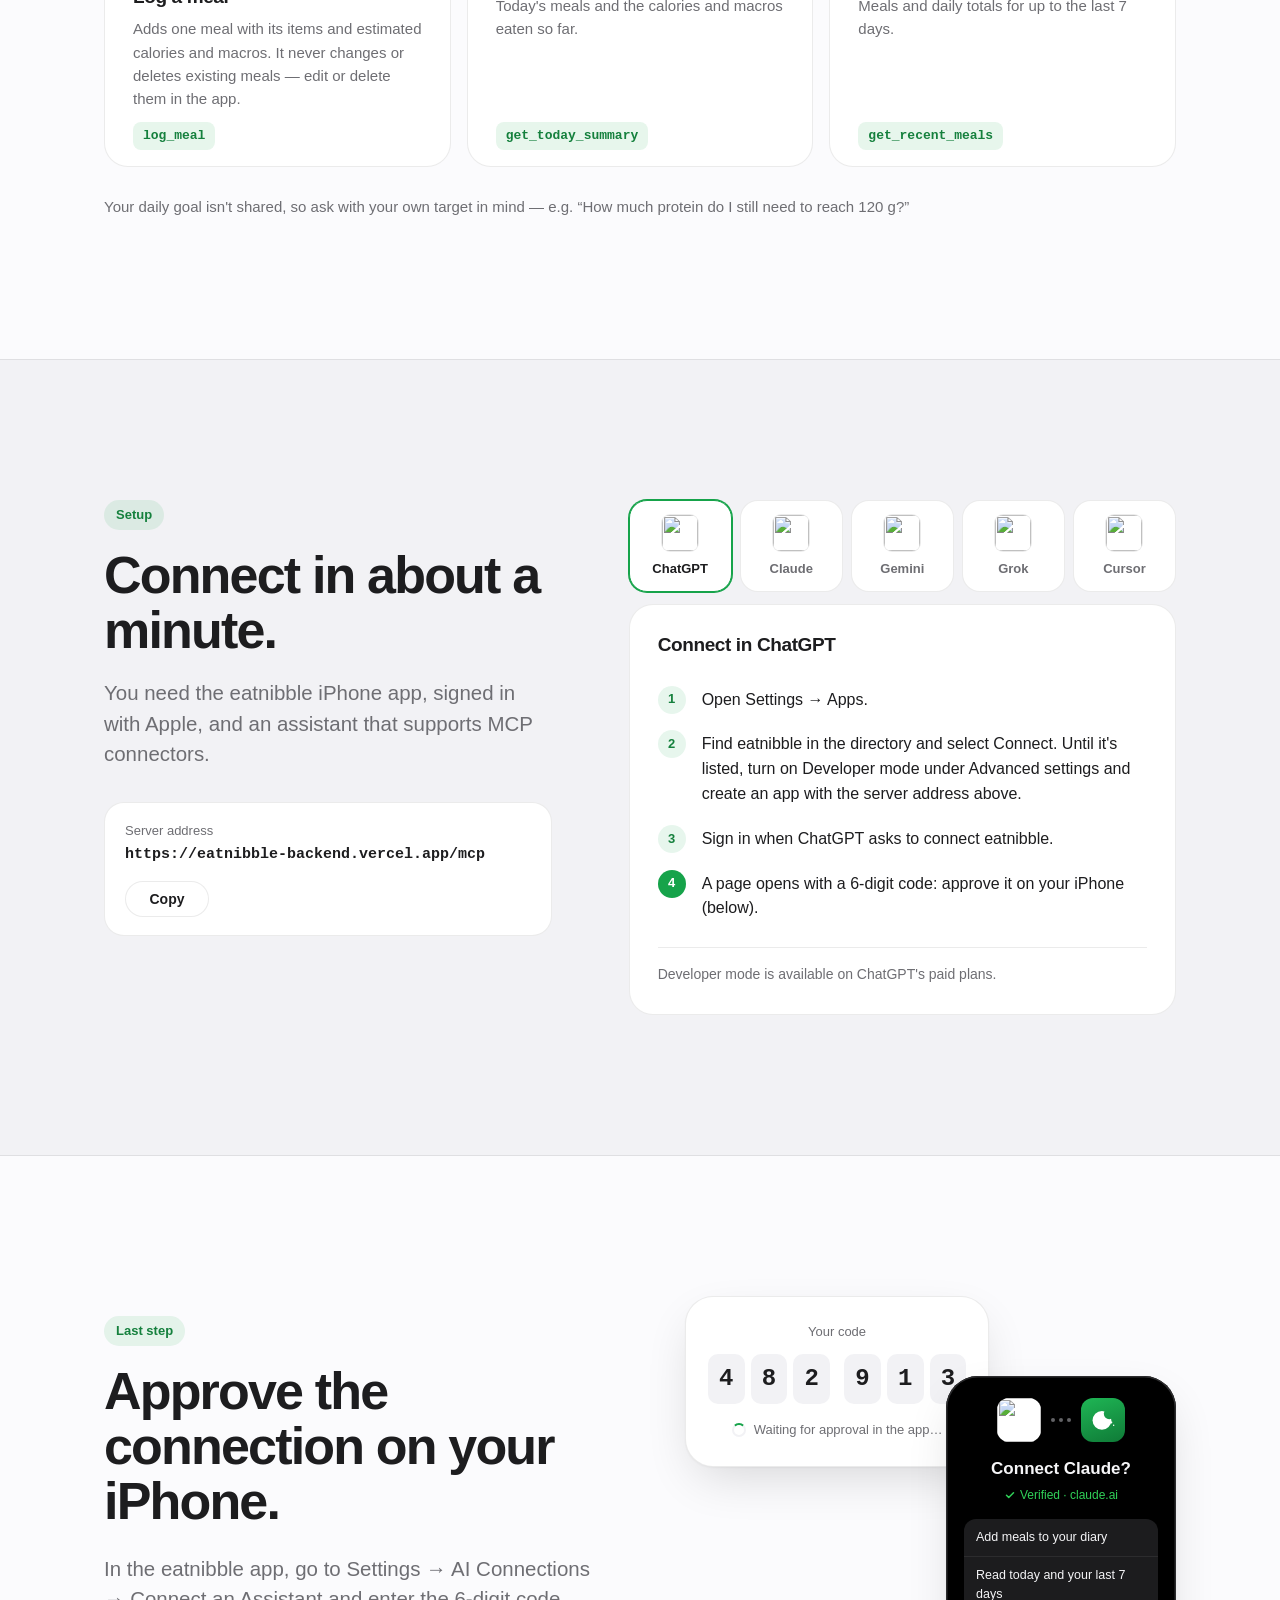
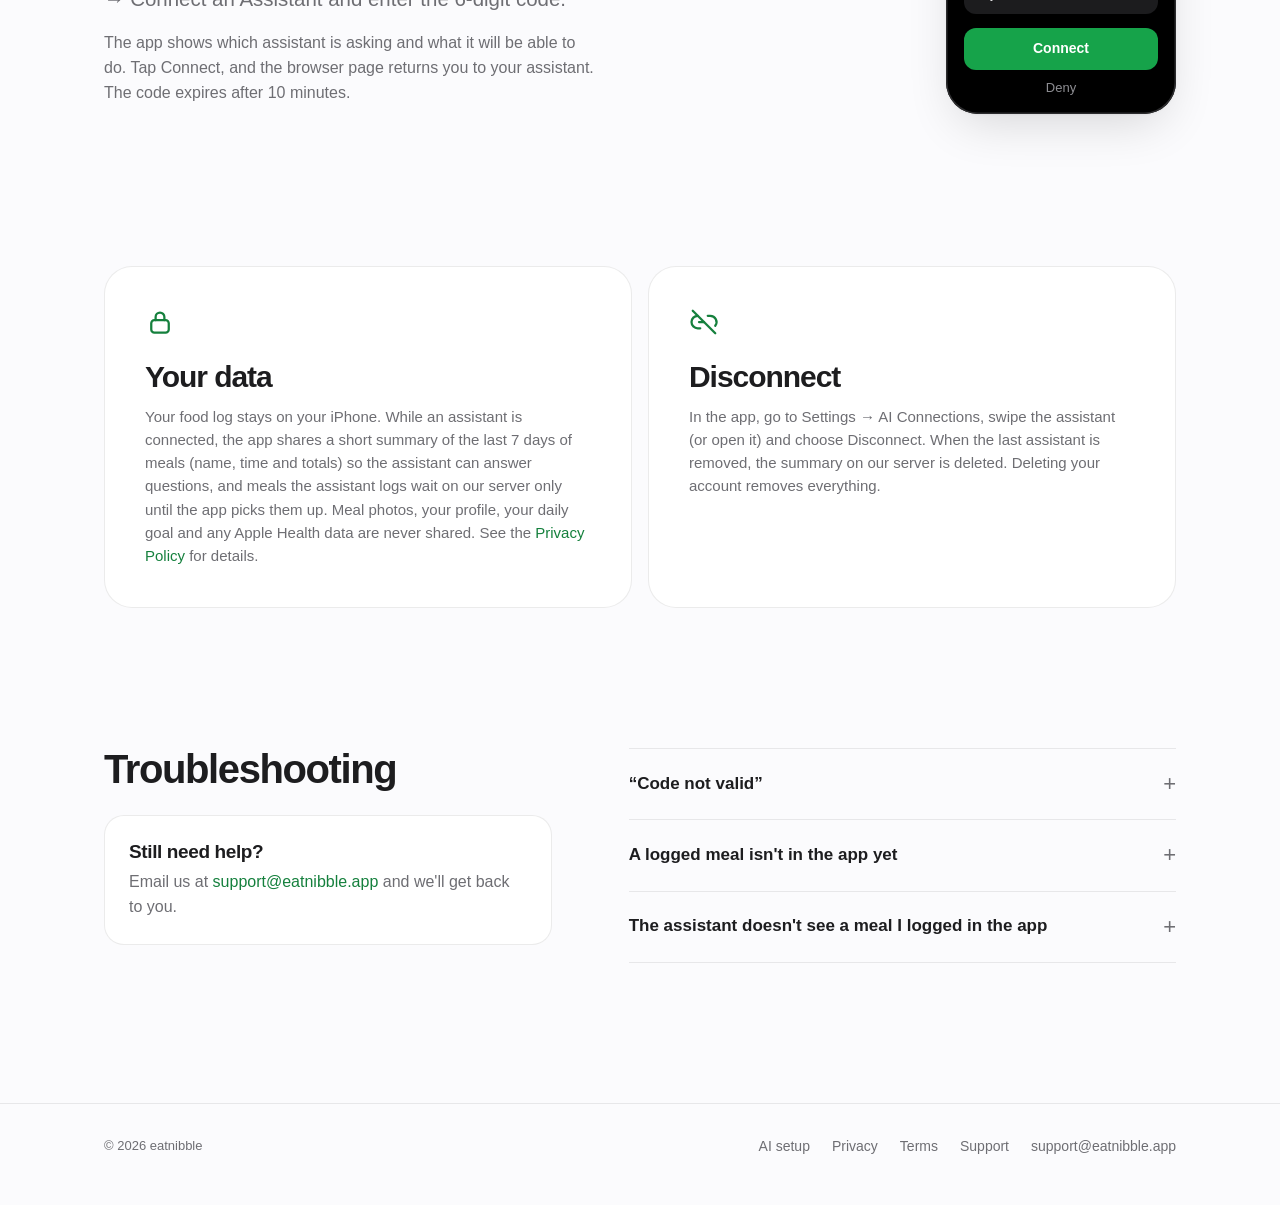
==== commit 7a0edbc3: "Fix the Disconnect icon on the AI page Co-Authored-By: Claude Opus 5.5 <noreply@anthropic.com> Claud" ====
--- a/ai.html
+++ b/ai.html
@@ -298,7 +298,7 @@
             </p>
           </div>
           <div class="fact">
-            <svg class="icon" viewBox="0 0 24 24" aria-hidden="true"><path d="M9 7.5L7.5 6a4 4 0 0 0-5.6 5.6L4.5 14M15 16.5l1.5 1.5a4 4 0 0 0 5.6-5.6L19.5 10" /><path d="M4 4l16 16" /></svg>
+            <svg class="icon" viewBox="0 0 24 24" aria-hidden="true"><path d="M9 17H7A5 5 0 0 1 7 7" /><path d="M15 7h2a5 5 0 0 1 4 8" /><path d="M8 12h4" /><path d="M3 3l18 18" /></svg>
             <h2>Disconnect</h2>
             <p>
               In the app, go to Settings → AI Connections, swipe the assistant (or open it) and choose Disconnect.
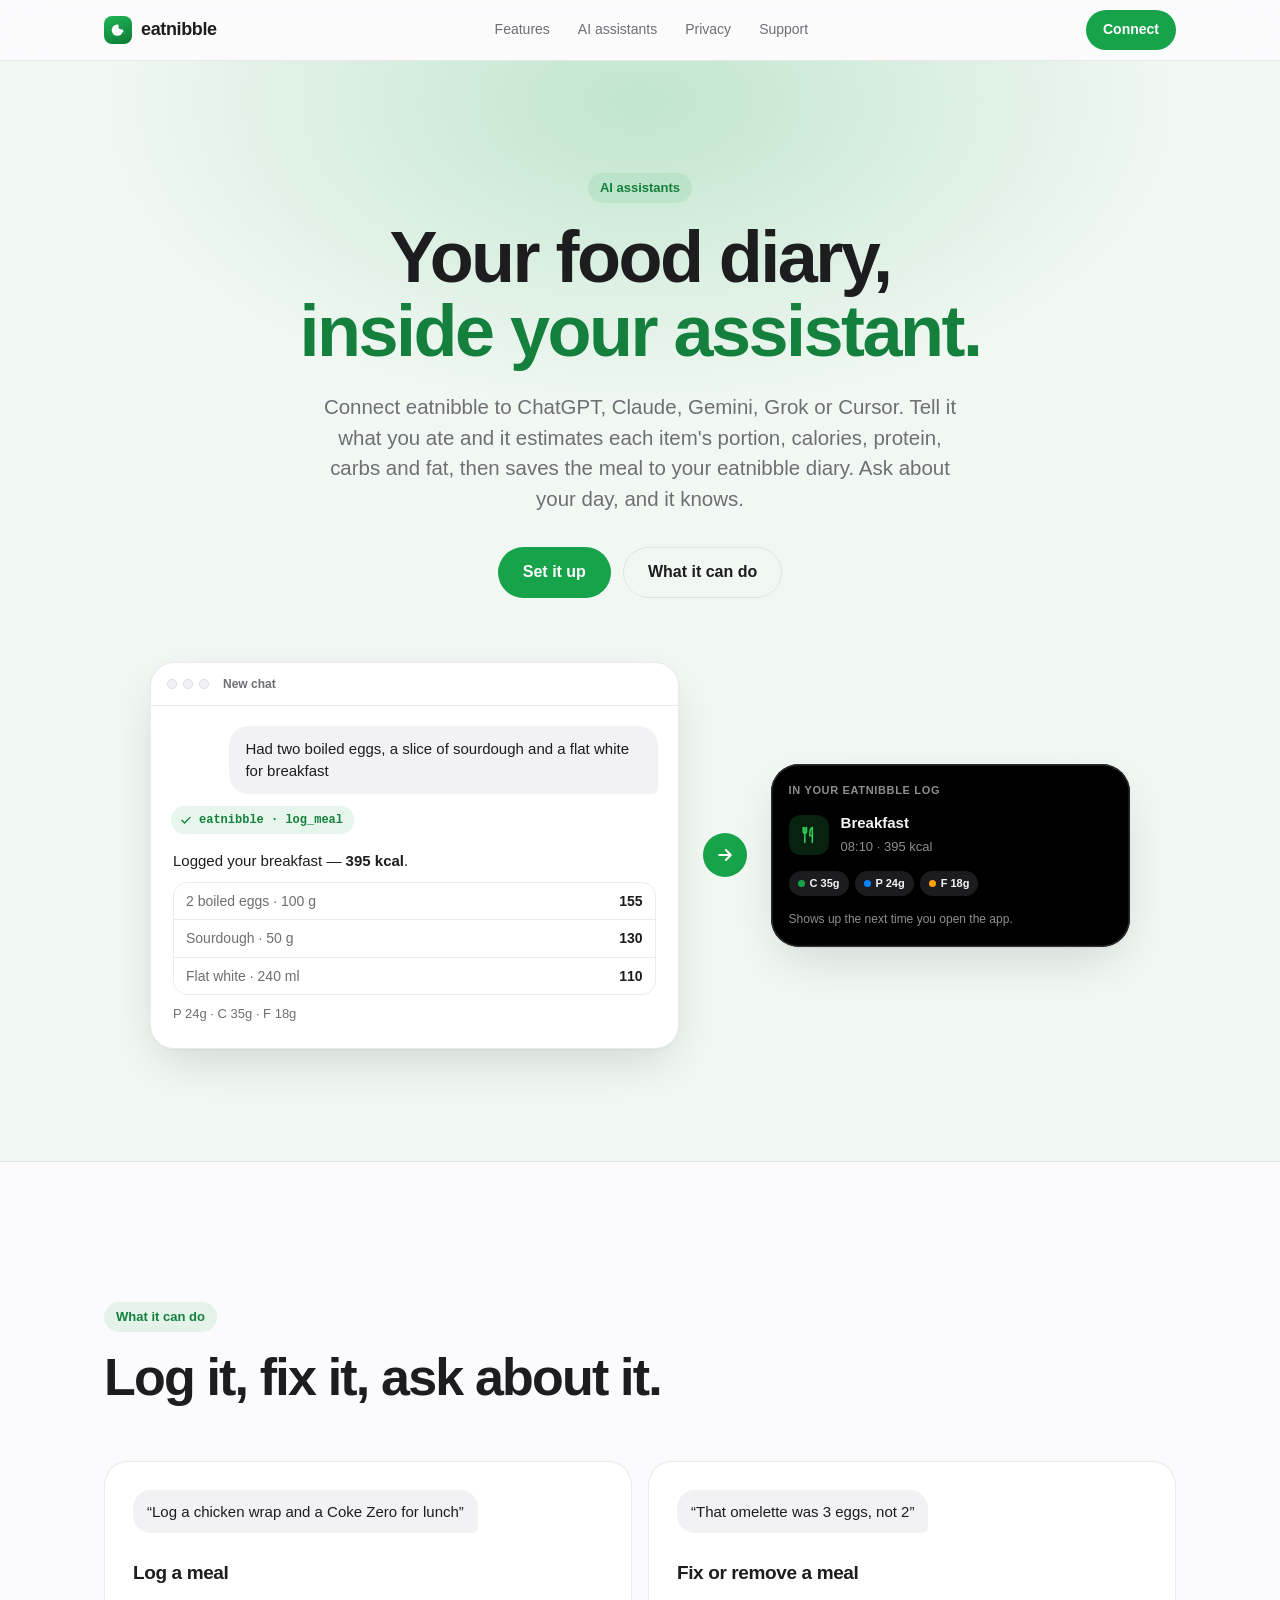
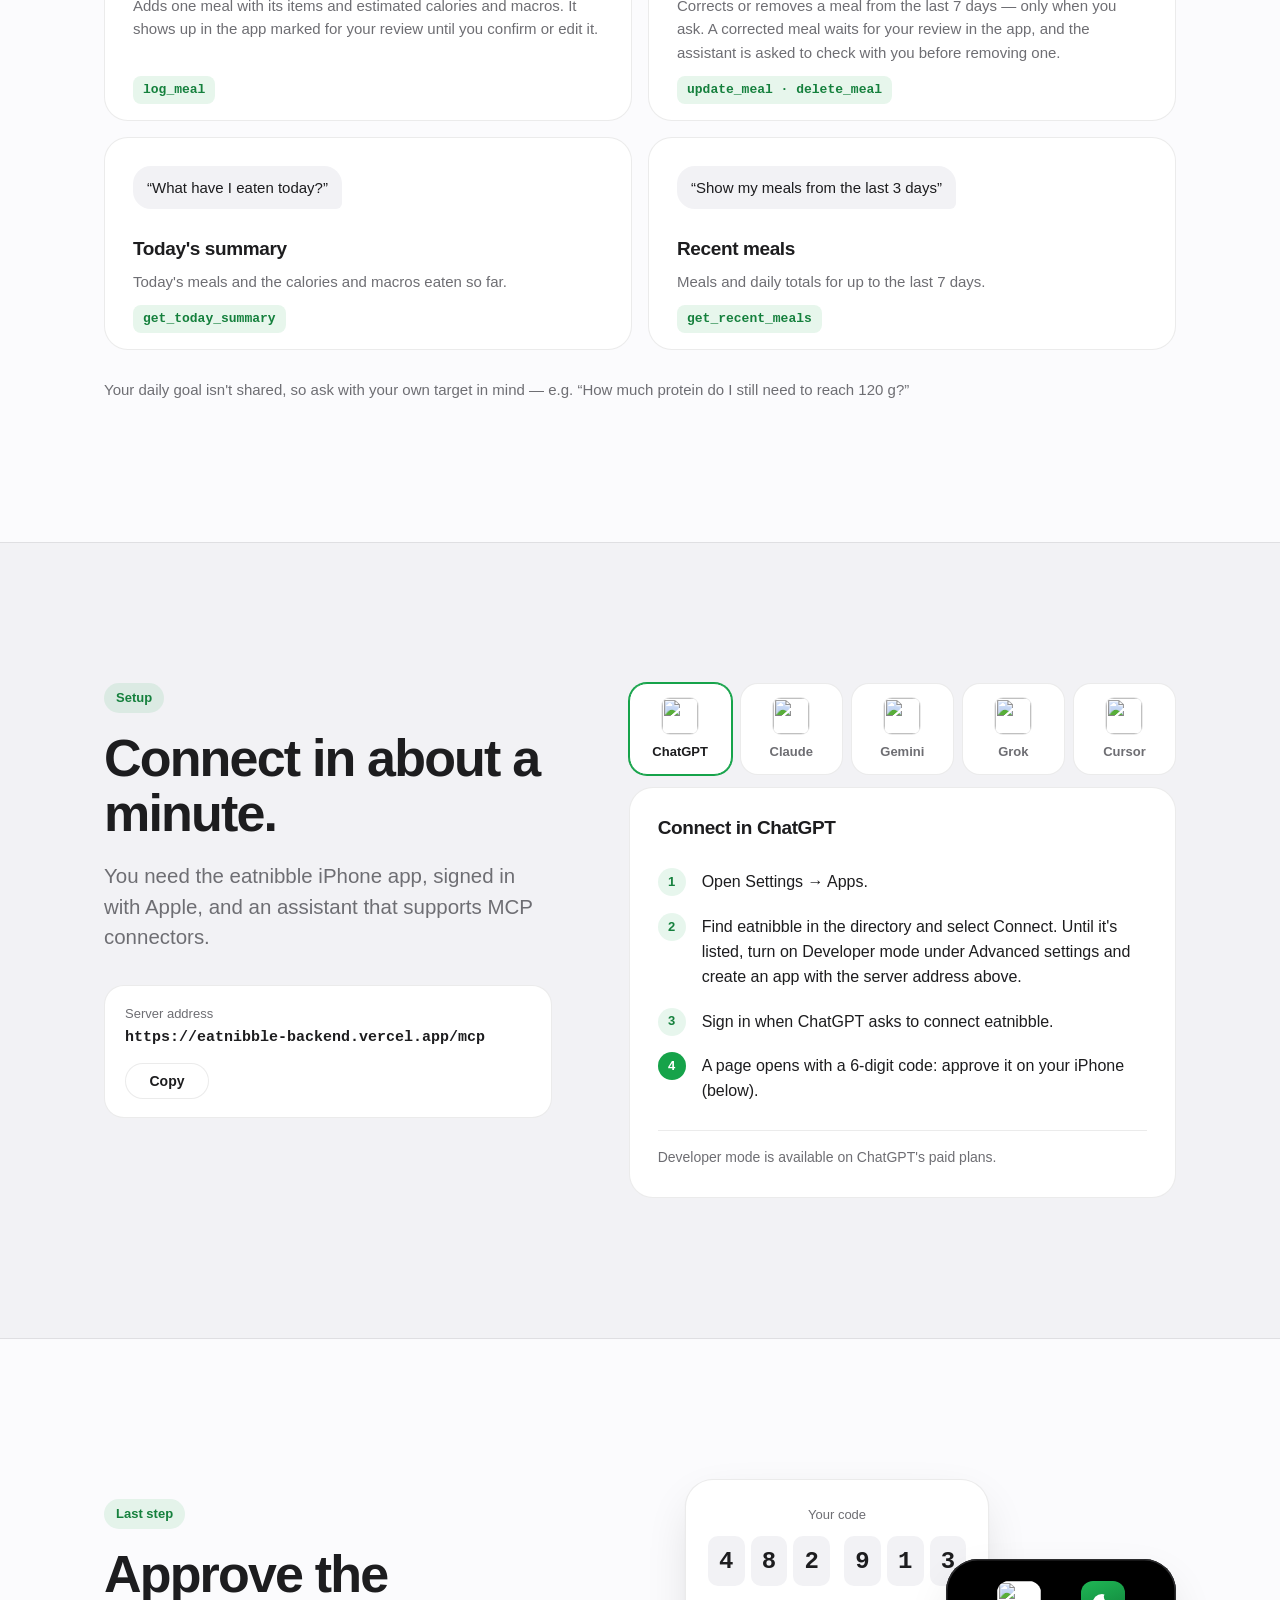
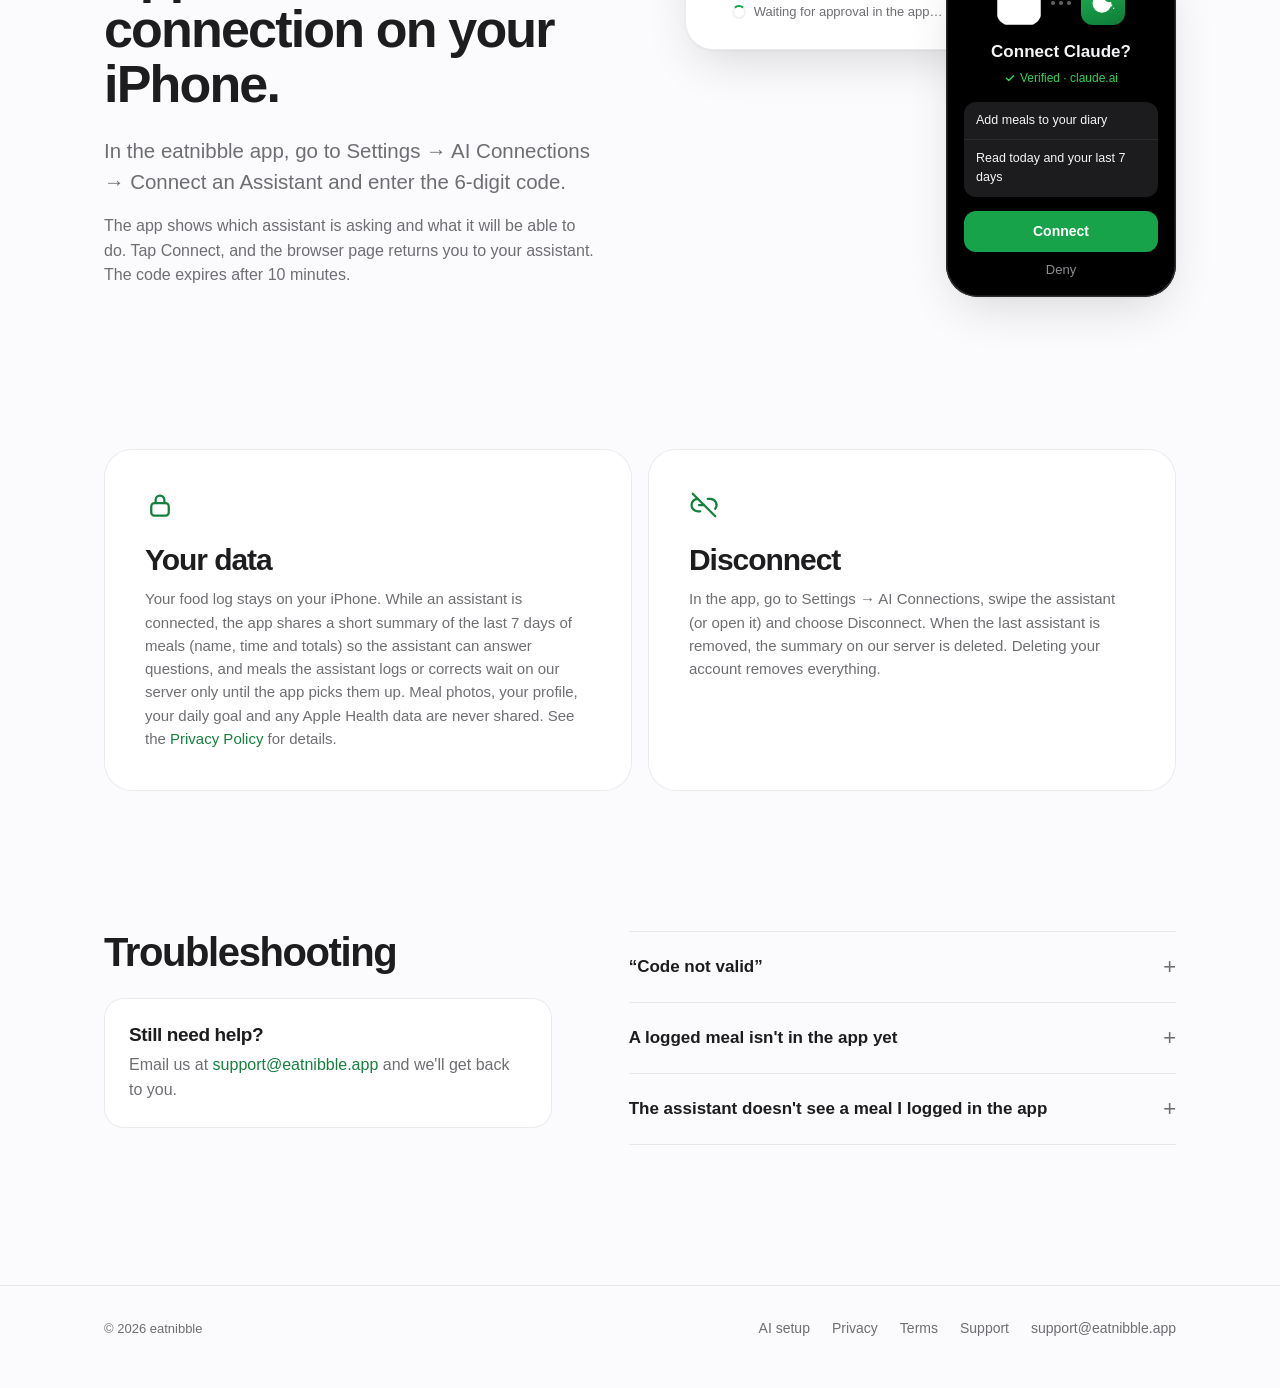
==== commit 3609656e: "Cover the app's new features and fix stale claims Home: every input method (voice, barcode, label, m" ====
--- a/ai.html
+++ b/ai.html
@@ -117,15 +117,22 @@
       <div class="wrap">
         <div class="section-head">
           <span class="eyebrow">What it can do</span>
-          <h2>Three things, done well.</h2>
+          <h2>Log it, fix it, ask about it.</h2>
         </div>
         <div class="uses">
           <article class="use">
             <p class="use-prompt">“Log a chicken wrap and a Coke Zero for lunch”</p>
             <h3>Log a meal</h3>
-            <p>Adds one meal with its items and estimated calories and macros. It never changes or deletes existing
-              meals — edit or delete them in the app.</p>
+            <p>Adds one meal with its items and estimated calories and macros. It shows up in the app marked for your
+              review until you confirm or edit it.</p>
             <code>log_meal</code>
+          </article>
+          <article class="use">
+            <p class="use-prompt">“That omelette was 3 eggs, not 2”</p>
+            <h3>Fix or remove a meal</h3>
+            <p>Corrects or removes a meal from the last 7 days — only when you ask. A corrected meal waits for your
+              review in the app, and the assistant is asked to check with you before removing one.</p>
+            <code>update_meal · delete_meal</code>
           </article>
           <article class="use">
             <p class="use-prompt">“What have I eaten today?”</p>
@@ -292,7 +299,7 @@
             <p>
               Your food log stays on your iPhone. While an assistant is connected, the app shares a short summary of
               the last 7 days of meals (name, time and totals) so the assistant can answer questions, and meals the
-              assistant logs wait on our server only until the app picks them up. Meal photos, your profile, your
+              assistant logs or corrects wait on our server only until the app picks them up. Meal photos, your profile, your
               daily goal and any Apple Health data are never shared. See the
               <a class="inline" href="privacy.html">Privacy Policy</a> for details.
             </p>
--- a/css/styles.css
+++ b/css/styles.css
@@ -233,32 +233,27 @@
   font-size: 14px;
 }
 
-.btn-store {
-  flex-direction: column;
-  align-items: flex-start;
-  gap: 0;
-  min-height: 56px;
-  padding: 8px 26px;
-  border-radius: 14px;
-  background: var(--text);
-  color: var(--bg);
-  line-height: 1.1;
-}
-
-.btn-store:hover {
-  opacity: 0.86;
-}
-
-.btn-store-small {
-  font-size: 11px;
-  font-weight: 500;
-  letter-spacing: 0.01em;
-}
-
-.btn-store-big {
-  font-size: 21px;
-  font-weight: 600;
-  letter-spacing: -0.02em;
+/* Apple's official badge, unaltered: only scaled, min 40px tall, clear space around it */
+.store-badge {
+  display: inline-block;
+  margin: 2px;
+  border-radius: 9px;
+  transition: opacity 0.15s;
+}
+
+.store-badge:hover {
+  opacity: 0.85;
+}
+
+.store-badge img {
+  display: block;
+  width: auto;
+  height: 60px;
+}
+
+.hero-actions .btn {
+  min-height: 60px;
+  padding-inline: 28px;
 }
 
 .text-link {
@@ -322,7 +317,7 @@
   display: flex;
   flex-wrap: wrap;
   align-items: center;
-  gap: 12px;
+  gap: 16px;
   margin-top: 36px;
 }
 
@@ -584,11 +579,11 @@
   border: 1px solid var(--border);
 }
 
-.way:nth-child(2) {
+.way:nth-child(3n + 2) {
   transition-delay: 0.08s;
 }
 
-.way:nth-child(3) {
+.way:nth-child(3n) {
   transition-delay: 0.16s;
 }
 
@@ -1387,6 +1382,60 @@
   color: var(--text);
 }
 
+/* Coach mock */
+
+.coach-week {
+  color: var(--text-2);
+  font-size: 13px;
+  font-weight: 600;
+}
+
+.coach-headline {
+  display: block;
+  margin-top: 6px;
+  font-size: 20px;
+  line-height: 1.25;
+  letter-spacing: -0.02em;
+}
+
+.coach-group {
+  margin-top: 16px;
+  padding: 14px 16px;
+  border-radius: 16px;
+  background: var(--surface-2);
+}
+
+.coach-label {
+  display: block;
+  margin-bottom: 6px;
+  color: var(--brand-text);
+  font-size: 13px;
+  font-weight: 600;
+}
+
+.coach-label.slip {
+  color: var(--text-2);
+}
+
+.coach-group p {
+  font-size: 15px;
+}
+
+.coach-group p + p {
+  margin-top: 4px;
+}
+
+.coach-ask {
+  align-self: flex-end;
+  max-width: 80%;
+  padding: 10px 14px;
+  border-radius: 18px 18px 6px 18px;
+  background: var(--brand);
+  color: #fff;
+  font-size: 15px;
+  box-shadow: var(--shadow);
+}
+
 /* Small things */
 
 .minis {
@@ -1402,9 +1451,9 @@
   border: 1px solid var(--border);
 }
 
-.mini:nth-child(2) { transition-delay: 0.06s; }
-.mini:nth-child(3) { transition-delay: 0.12s; }
-.mini:nth-child(4) { transition-delay: 0.18s; }
+.mini:nth-child(4n + 2) { transition-delay: 0.06s; }
+.mini:nth-child(4n + 3) { transition-delay: 0.12s; }
+.mini:nth-child(4n) { transition-delay: 0.18s; }
 
 .mini h3 {
   margin: 28px 0 8px;
@@ -1520,7 +1569,7 @@
 
 .uses {
   display: grid;
-  grid-template-columns: repeat(3, 1fr);
+  grid-template-columns: repeat(2, 1fr);
   gap: 16px;
 }
 
@@ -2183,6 +2232,30 @@
     display: none;
   }
 
+  /* Phone: the badge is the only button; the AI CTA becomes a text link under it */
+  .hero-actions {
+    flex-direction: column;
+    align-items: center;
+    gap: 8px;
+  }
+
+  .hero-actions .btn-ghost {
+    min-height: 44px;
+    padding: 0;
+    border: 0;
+    background: none;
+    color: var(--brand-text);
+    font-size: 17px;
+  }
+
+  .hero-actions .btn-ghost::after {
+    content: "→";
+  }
+
+  .hero-note {
+    text-align: center;
+  }
+
   .ways,
   .minis {
     grid-template-columns: 1fr;
@@ -2196,11 +2269,6 @@
 @media (max-width: 480px) {
   :root {
     --gutter: 20px;
-  }
-
-  .hero-actions .btn {
-    width: 100%;
-    align-items: center;
   }
 
   .ai-steps,
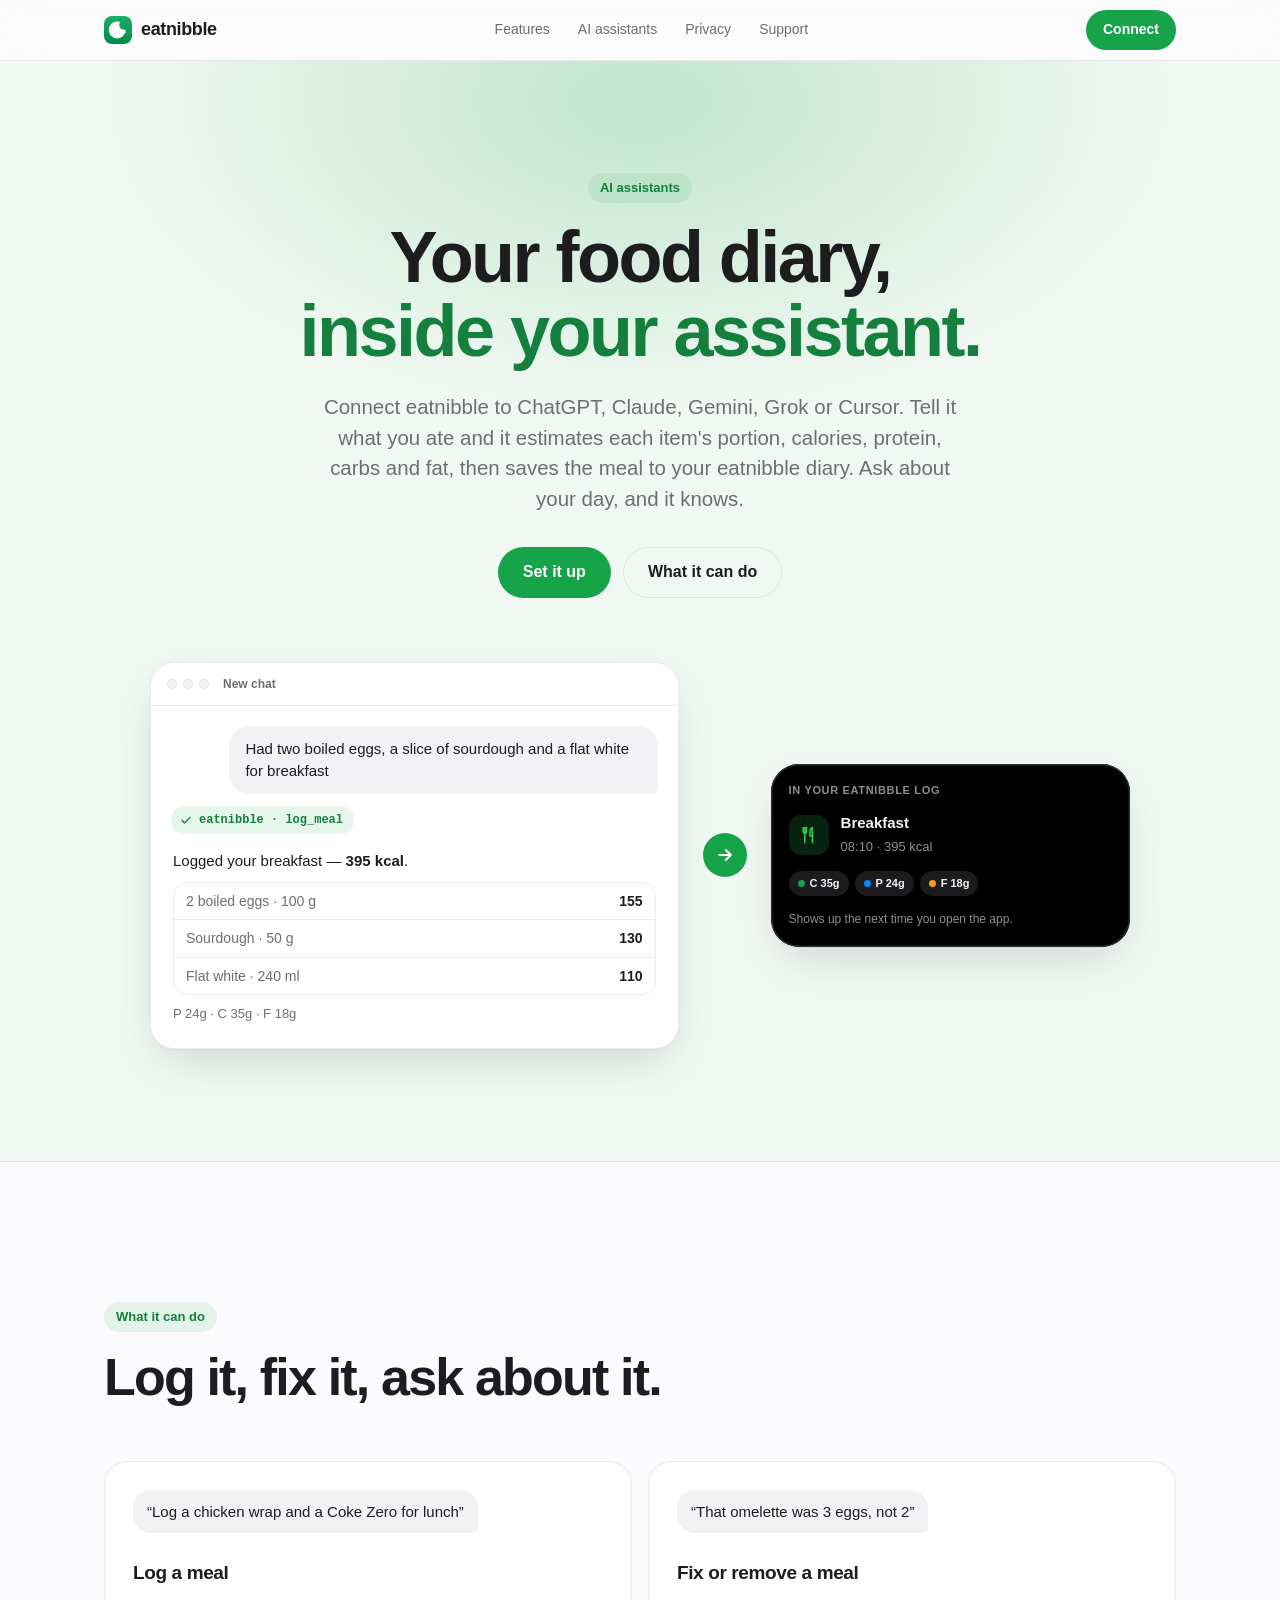
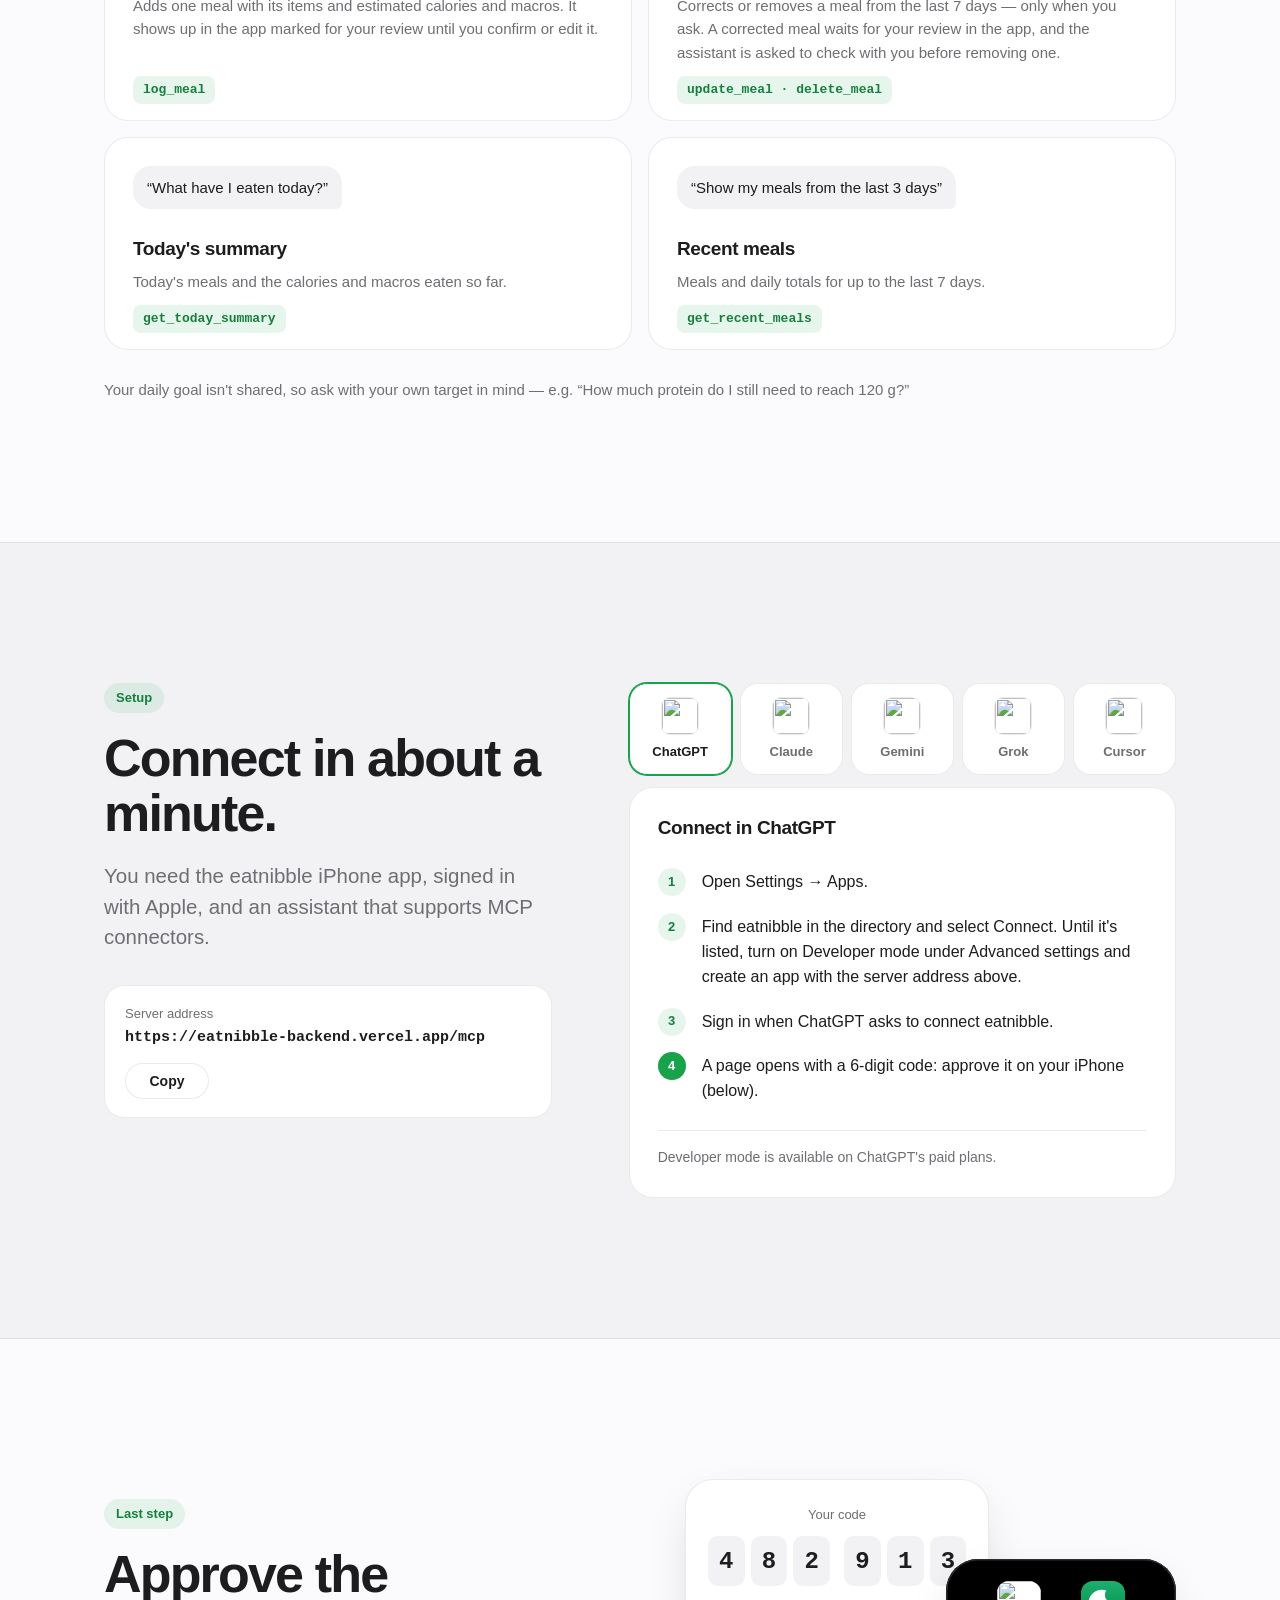
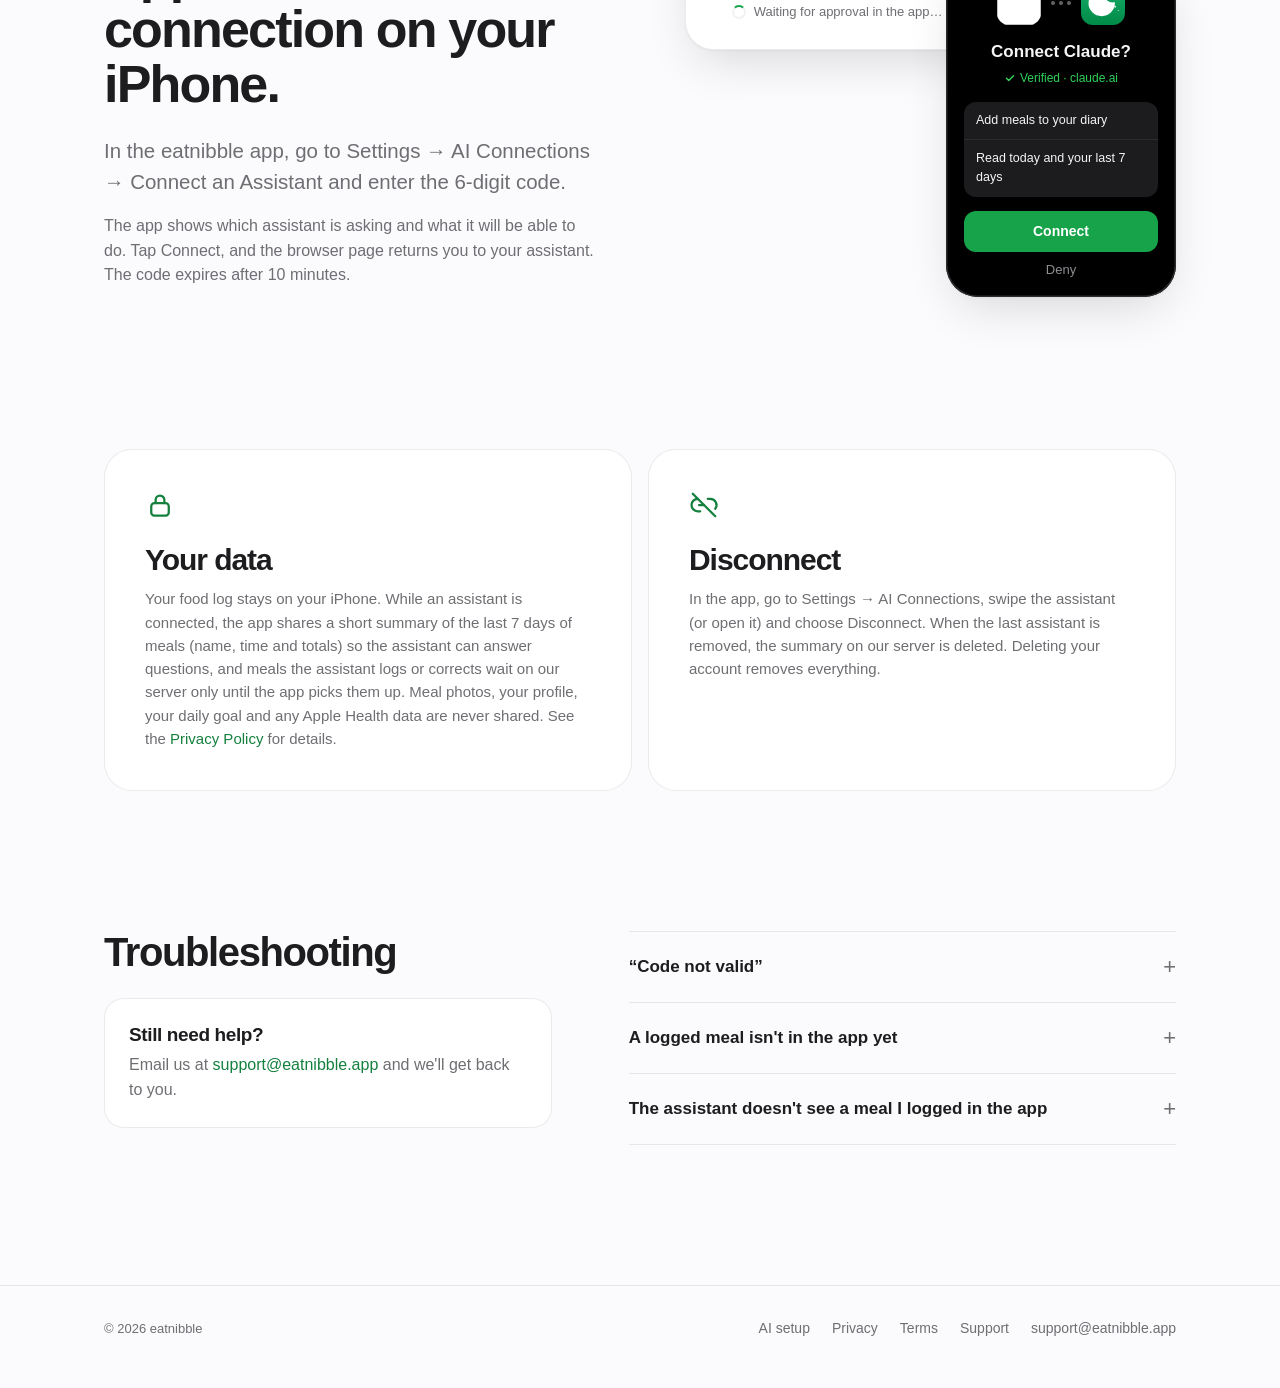
==== commit 66fa2210: "Use the app icon as the site logo and favicon favicon.svg, the nav / CTA / consent marks and the PNG" ====
--- a/ai.html
+++ b/ai.html
@@ -32,9 +32,9 @@
     <div class="wrap">
       <a class="brand" href="/">
         <span class="brand-mark" aria-hidden="true">
-          <svg viewBox="0 0 512 512" width="18" height="18">
-            <mask id="navMark"><rect width="512" height="512" fill="#000"/><circle cx="238" cy="262" r="160" fill="#fff"/><circle cx="362" cy="150" r="92" fill="#000"/></mask>
-            <g fill="#fff"><rect width="512" height="512" mask="url(#navMark)"/><circle cx="396" cy="298" r="19"/><circle cx="438" cy="346" r="12"/></g>
+          <svg viewBox="0 0 512 512" width="28" height="28">
+            <mask id="navMark"><rect width="512" height="512" fill="#000"/><circle cx="240.5" cy="256" r="153.5" fill="#fff"/><circle cx="366.5" cy="161" r="89" fill="#000"/></mask>
+            <g fill="#fff"><rect width="512" height="512" mask="url(#navMark)"/><circle cx="397.8" cy="298.8" r="9.8"/><circle cx="433.3" cy="343.3" r="5.8"/></g>
           </svg>
         </span>
         eatnibble
@@ -267,9 +267,9 @@
               <img src="https://eatnibble-backend.vercel.app/client-icons/claude.png?v=2" alt="" width="52" height="52" />
               <span class="consent-dots"><i></i><i></i><i></i></span>
               <span class="brand-mark consent-app">
-                <svg viewBox="0 0 512 512" width="30" height="30">
-                  <mask id="consentMark"><rect width="512" height="512" fill="#000"/><circle cx="238" cy="262" r="160" fill="#fff"/><circle cx="362" cy="150" r="92" fill="#000"/></mask>
-                  <g fill="#fff"><rect width="512" height="512" mask="url(#consentMark)"/><circle cx="396" cy="298" r="19"/><circle cx="438" cy="346" r="12"/></g>
+                <svg viewBox="0 0 512 512" width="44" height="44">
+                  <mask id="consentMark"><rect width="512" height="512" fill="#000"/><circle cx="240.5" cy="256" r="153.5" fill="#fff"/><circle cx="366.5" cy="161" r="89" fill="#000"/></mask>
+                  <g fill="#fff"><rect width="512" height="512" mask="url(#consentMark)"/><circle cx="397.8" cy="298.8" r="9.8"/><circle cx="433.3" cy="343.3" r="5.8"/></g>
                 </svg>
               </span>
             </div>
--- a/css/styles.css
+++ b/css/styles.css
@@ -169,7 +169,8 @@
   width: 28px;
   height: 28px;
   border-radius: 8px;
-  background: linear-gradient(160deg, #1fb655, #0f7a37);
+  background: linear-gradient(180deg, #1caf6d, #008a47);
+  overflow: hidden;
   display: flex;
   align-items: center;
   justify-content: center;
@@ -342,7 +343,7 @@
   z-index: -1;
 }
 
-/* Phone mock (always dark, like a screenshot) */
+/* Phone mock */
 
 .phone {
   width: min(320px, 100%);
@@ -390,66 +391,6 @@
   height: 100%;
 }
 
-.tag {
-  position: absolute;
-  padding: 4px 9px;
-  border-radius: 999px;
-  background: rgba(0, 0, 0, 0.62);
-  backdrop-filter: blur(8px);
-  -webkit-backdrop-filter: blur(8px);
-  color: #fff;
-  font-size: 10.5px;
-  font-weight: 600;
-  white-space: nowrap;
-  box-shadow: 0 0 0 1px rgba(255, 255, 255, 0.18);
-}
-
-.tag-a {
-  top: 12%;
-  right: 6%;
-}
-
-.tag-b {
-  bottom: 9%;
-  right: 12%;
-}
-
-.result {
-  padding: 16px 16px 18px;
-}
-
-.result-head {
-  display: flex;
-  justify-content: space-between;
-  align-items: flex-start;
-}
-
-.result-head strong {
-  display: block;
-  font-size: 17px;
-  letter-spacing: -0.02em;
-}
-
-.result-head span {
-  font-size: 12px;
-  color: #8e8e93;
-}
-
-.result-kcal {
-  font-size: 26px;
-  font-weight: 700;
-  letter-spacing: -0.03em;
-  line-height: 1;
-}
-
-.result-kcal small {
-  margin-left: 3px;
-  font-size: 12px;
-  font-weight: 600;
-  color: #8e8e93;
-  letter-spacing: 0;
-}
-
 .macro-pills {
   display: flex;
   flex-wrap: wrap;
@@ -484,59 +425,6 @@
 
 .dot.fat {
   background: var(--fat);
-}
-
-.items {
-  list-style: none;
-  margin: 14px 0 0;
-  padding: 0;
-  border-radius: 14px;
-  background: #1c1c1e;
-}
-
-.items li {
-  display: grid;
-  grid-template-columns: 1fr auto 40px;
-  gap: 10px;
-  align-items: baseline;
-  padding: 10px 12px;
-  font-size: 13px;
-}
-
-.items li + li {
-  border-top: 1px solid rgba(255, 255, 255, 0.07);
-}
-
-.items em {
-  font-style: normal;
-  font-size: 12px;
-  color: #8e8e93;
-}
-
-.items b {
-  text-align: right;
-}
-
-.result-save {
-  margin-top: 14px;
-  padding: 12px;
-  border-radius: 14px;
-  background: var(--brand);
-  color: #fff;
-  text-align: center;
-  font-weight: 600;
-  font-size: 14px;
-}
-
-@keyframes float {
-  0%,
-  100% {
-    transform: translateY(0);
-  }
-
-  50% {
-    transform: translateY(-10px);
-  }
 }
 
 /* Sections */
@@ -631,106 +519,6 @@
   background: var(--surface);
   border: 1px solid var(--border);
   box-shadow: var(--shadow);
-}
-
-/* Portion mock */
-
-.portion-head {
-  display: flex;
-  justify-content: space-between;
-  align-items: center;
-}
-
-.portion-head strong {
-  font-size: 17px;
-  letter-spacing: -0.02em;
-}
-
-.ai-hint {
-  padding: 3px 9px;
-  border-radius: 999px;
-  background: var(--brand-soft);
-  color: var(--brand-text);
-  font-size: 12px;
-  font-weight: 600;
-}
-
-.stepper {
-  display: flex;
-  align-items: center;
-  justify-content: space-between;
-  margin-top: 20px;
-  padding: 8px;
-  border-radius: 16px;
-  background: var(--surface-2);
-}
-
-.step-btn {
-  display: grid;
-  place-items: center;
-  width: 44px;
-  height: 44px;
-  border-radius: 12px;
-  background: var(--surface);
-  font-size: 22px;
-  font-weight: 500;
-  color: var(--brand-text);
-}
-
-.step-val {
-  font-size: 30px;
-  font-weight: 700;
-  letter-spacing: -0.03em;
-}
-
-.step-val small {
-  font-size: 15px;
-  color: var(--text-2);
-  font-weight: 600;
-}
-
-.chips {
-  display: grid;
-  grid-template-columns: repeat(4, 1fr);
-  gap: 8px;
-  margin-top: 12px;
-}
-
-.chips span {
-  padding: 9px 0;
-  border-radius: 12px;
-  background: var(--surface-2);
-  text-align: center;
-  font-size: 14px;
-  font-weight: 600;
-}
-
-.chips .on {
-  background: var(--brand);
-  color: #fff;
-}
-
-.portion-foot {
-  display: flex;
-  justify-content: space-between;
-  margin-top: 16px;
-  font-size: 14px;
-  color: var(--text-2);
-}
-
-.portion-foot span:first-child {
-  color: var(--text);
-  font-weight: 700;
-}
-
-.portion-ghost {
-  margin: 0 22px;
-  opacity: 0.6;
-  box-shadow: none;
-}
-
-.portion-ghost .portion-foot {
-  margin-top: 8px;
 }
 
 /* AI section */
@@ -1135,305 +923,229 @@
   color: var(--text-2);
 }
 
-/* Goal ring + water mock */
-
-.goal {
+/* App mock UI — mirrors the iOS app's screens (Home, New meal, analysis, History, coach, Weight History) */
+
+:root {
+  --m-bg: #f2f2f7;
+  --m-card: #ffffff;
+  --m-sep: rgba(60, 60, 67, 0.14);
+  --m-text: #000;
+  --m-text-2: rgba(60, 60, 67, 0.6);
+  --m-text-3: rgba(60, 60, 67, 0.3);
+  --m-green: #1ba34c;
+  --m-green-text: #1f9a48;
+  --m-blue: #0a84ff;
+  --m-orange: #f08a24;
+  --m-red: #e5484d;
+  --m-glass: linear-gradient(165deg, #dcefe2 0%, #cfe8d7 100%);
+  --m-glass-edge: rgba(255, 255, 255, 0.85);
+  --m-chip: #ffffff;
+  --m-track: rgba(255, 255, 255, 0.7);
+}
+
+@media (prefers-color-scheme: dark) {
+  :root {
+    --m-bg: #000;
+    --m-card: #1c1c1e;
+    --m-sep: rgba(84, 84, 88, 0.6);
+    --m-text: #fff;
+    --m-text-2: rgba(235, 235, 245, 0.6);
+    --m-text-3: rgba(235, 235, 245, 0.3);
+    --m-green: #30d158;
+    --m-green-text: #30d158;
+    --m-orange: #ff9f0a;
+    --m-red: #ff6961;
+    --m-glass: linear-gradient(165deg, #12301d 0%, #0d2416 100%);
+    --m-glass-edge: rgba(255, 255, 255, 0.12);
+    --m-chip: #2c2c2e;
+    --m-track: rgba(255, 255, 255, 0.12);
+  }
+}
+
+.m-screen {
+  padding: 18px;
+  border-radius: 32px;
+  background: var(--m-bg);
+  border: 1px solid var(--border);
+  color: var(--m-text);
+  font-size: 15px;
+  line-height: 1.3;
+  display: flex;
+  flex-direction: column;
+  gap: 12px;
+  box-shadow: var(--shadow);
+}
+
+.m-card {
+  padding: 16px 18px;
+  border-radius: 22px;
+  background: var(--m-card);
+}
+
+.m-glass {
+  padding: 16px 18px;
+  border-radius: 24px;
+  background: var(--m-glass);
+  box-shadow: inset 0 0 0 1px var(--m-glass-edge), 0 8px 24px -14px rgba(22, 100, 50, 0.45);
+}
+
+.m-ico {
+  width: 20px;
+  height: 20px;
+  flex: none;
+  fill: none;
+  stroke: currentColor;
+  stroke-width: 1.8;
+  stroke-linecap: round;
+  stroke-linejoin: round;
+}
+
+.m-sub { color: var(--m-text-2); }
+.m-green { color: var(--m-green-text); }
+.m-num { font-variant-numeric: tabular-nums; }
+.m-title { font-size: 26px; font-weight: 700; letter-spacing: -0.02em; }
+.m-section-label { margin: 4px 4px -4px; color: var(--m-text-2); font-size: 15px; font-weight: 600; }
+
+/* Summary (Home) */
+.m-summary {
   display: grid;
-  grid-template-columns: 1fr auto 1fr;
-  align-items: center;
-  gap: 8px;
-}
-
-.goal-side {
-  text-align: center;
-}
-
-.goal-side span {
-  display: block;
-  font-size: 13px;
-  color: var(--text-2);
-}
-
-.goal-side strong {
-  font-size: 22px;
-  letter-spacing: -0.02em;
-}
-
-.goal-side .burn {
-  color: var(--brand-text);
-}
-
-.gauge {
-  position: relative;
-  width: clamp(150px, 18vw, 190px);
-  aspect-ratio: 1;
-}
-
-.gauge svg {
-  width: 100%;
-  height: 100%;
-}
-
-.gauge circle {
-  fill: none;
-  stroke-width: 9;
-  stroke-linecap: round;
-  stroke-dasharray: 245 327;
-}
-
-.gauge-track {
-  stroke: var(--surface-2);
-}
-
-.gauge-fill {
-  stroke: var(--brand);
-  stroke-dasharray: 0 327;
-  transition: stroke-dasharray 1.4s cubic-bezier(0.2, 0.7, 0.2, 1) 0.3s;
-}
-
-.in .gauge-fill,
-html:not(.js) .gauge-fill {
-  stroke-dasharray: 173 327;
-}
-
-.gauge-center {
-  position: absolute;
-  inset: 0;
-  display: flex;
-  flex-direction: column;
-  align-items: center;
-  justify-content: center;
-}
-
-.gauge-center span {
-  font-size: 13px;
-  color: var(--text-2);
-}
-
-.gauge-center strong {
-  font-size: clamp(34px, 4vw, 42px);
-  letter-spacing: -0.04em;
-  line-height: 1.05;
-}
-
-.gauge-center small {
-  font-size: 12px;
-  color: var(--text-2);
-}
-
-.water-head {
-  display: flex;
-  justify-content: space-between;
-  align-items: baseline;
-}
-
-.water-head span {
-  font-size: 14px;
-  color: var(--text-2);
-}
-
-.glasses {
-  display: grid;
-  grid-template-columns: repeat(8, 1fr);
-  gap: 8px;
-  margin-top: 14px;
-}
-
-.glasses i {
-  height: 38px;
-  border-radius: 6px 6px 10px 10px;
-  background: var(--surface-2);
-  clip-path: polygon(0 0, 100% 0, 88% 100%, 12% 100%);
-}
-
-.glasses i.on {
-  background: linear-gradient(180deg, #5ac8fa, var(--protein));
-}
-
-/* History chart mock */
-
-.chart-head {
-  display: flex;
-  justify-content: space-between;
-  align-items: flex-start;
-  gap: 12px;
-}
-
-.chart-head span {
-  display: block;
-  font-size: 13px;
-  color: var(--text-2);
-}
-
-.chart-head strong {
-  font-size: 28px;
-  letter-spacing: -0.03em;
-}
-
-.chart-head strong small {
-  font-size: 14px;
-  color: var(--text-2);
-  letter-spacing: 0;
-}
-
-.seg {
-  display: flex;
-  padding: 3px;
-  border-radius: 10px;
-  background: var(--surface-2);
-  font-size: 13px;
-  font-weight: 600;
-}
-
-.seg span {
-  padding: 5px 12px;
-  border-radius: 8px;
-  color: var(--text-2);
-}
-
-.seg .on {
-  background: var(--surface);
-  color: var(--text);
-  box-shadow: 0 1px 3px rgba(0, 0, 0, 0.12);
-}
-
-.bars {
-  position: relative;
-  display: grid;
-  grid-template-columns: repeat(7, 1fr);
-  align-items: end;
-  gap: 10px;
-  height: 180px;
-  margin-top: 24px;
-}
-
-.bars i {
-  height: 0;
-  border-radius: 8px 8px 4px 4px;
-  background: var(--brand);
-  transition: height 0.9s cubic-bezier(0.2, 0.7, 0.2, 1);
-}
-
-.in .bars i,
-html:not(.js) .bars i {
-  height: calc(var(--h) * 0.86);
-}
-
-.bars i:nth-child(4) { transition-delay: 0.05s; }
-.bars i:nth-child(5) { transition-delay: 0.1s; }
-.bars i:nth-child(6) { transition-delay: 0.15s; }
-.bars i:nth-child(7) { transition-delay: 0.2s; }
-.bars i:nth-child(8) { transition-delay: 0.25s; }
-.bars i:nth-child(9) { transition-delay: 0.3s; }
-
-.bars i.over {
-  background: var(--over);
-}
-
-.bars i.today {
-  background: var(--brand-soft);
-  box-shadow: inset 0 0 0 1.5px var(--brand);
-}
-
-.goal-line,
-.avg-line {
-  position: absolute;
-  left: 0;
-  right: 0;
-  z-index: 1;
-  border-top: 1.5px dashed var(--text-2);
-  opacity: 0.55;
-}
-
-.goal-line {
-  bottom: 86%;
-}
-
-.avg-line {
-  bottom: 71%;
-  border-top-style: solid;
-  border-color: var(--protein);
-  opacity: 0.8;
-}
-
-.days {
-  display: grid;
-  grid-template-columns: repeat(7, 1fr);
-  gap: 10px;
-  margin-top: 8px;
-  text-align: center;
-  font-size: 12px;
-  color: var(--text-2);
-}
-
-.chart-foot {
-  display: flex;
-  flex-wrap: wrap;
-  justify-content: space-between;
-  gap: 8px;
-  margin-top: 18px;
-  padding-top: 16px;
-  border-top: 1px solid var(--border);
-  font-size: 14px;
-  color: var(--text-2);
-}
-
-.chart-foot b {
-  color: var(--text);
-}
-
-/* Coach mock */
-
-.coach-week {
-  color: var(--text-2);
-  font-size: 13px;
-  font-weight: 600;
-}
-
-.coach-headline {
-  display: block;
-  margin-top: 6px;
-  font-size: 20px;
-  line-height: 1.25;
-  letter-spacing: -0.02em;
-}
-
-.coach-group {
-  margin-top: 16px;
-  padding: 14px 16px;
-  border-radius: 16px;
-  background: var(--surface-2);
-}
-
-.coach-label {
-  display: block;
-  margin-bottom: 6px;
-  color: var(--brand-text);
-  font-size: 13px;
-  font-weight: 600;
-}
-
-.coach-label.slip {
-  color: var(--text-2);
-}
-
-.coach-group p {
-  font-size: 15px;
-}
-
-.coach-group p + p {
-  margin-top: 4px;
-}
-
-.coach-ask {
-  align-self: flex-end;
-  max-width: 80%;
-  padding: 10px 14px;
-  border-radius: 18px 18px 6px 18px;
-  background: var(--brand);
-  color: #fff;
-  font-size: 15px;
-  box-shadow: var(--shadow);
+  grid-template-columns: 1fr 150px 1fr;
+  align-items: center;
+  padding: 18px 14px;
+}
+.m-stat span { display: block; color: var(--m-text-2); font-size: 13px; }
+.m-stat strong { display: block; margin-top: 2px; font-size: 24px; font-weight: 400; letter-spacing: -0.01em; }
+.m-stat.right { text-align: right; }
+.m-gauge { position: relative; aspect-ratio: 1; }
+.m-gauge svg { width: 100%; height: 100%; }
+.m-gauge circle { fill: none; stroke-width: 13; stroke-linecap: round; }
+.m-gauge .track { stroke: var(--m-track); stroke-dasharray: 245 327; }
+.m-gauge .fill { stroke: var(--m-green); }
+.m-gauge-center { position: absolute; inset: 0; display: grid; place-content: center; text-align: center; }
+.m-gauge-center span { color: var(--m-text-2); font-size: 12px; }
+.m-gauge-center strong { font-size: 30px; font-weight: 500; letter-spacing: -0.02em; line-height: 1.1; }
+.m-gauge-center small { color: var(--m-text-2); font-size: 11px; }
+
+/* Macro cards */
+.m-macros { display: grid; grid-template-columns: repeat(3, 1fr); gap: 8px; }
+.m-macro { padding: 12px; border-radius: 18px; background: var(--m-card); }
+.m-macro strong { display: block; font-size: 14px; }
+.m-macro span { display: block; margin-top: 2px; color: var(--m-text-2); font-size: 12px; }
+.m-bar { height: 4px; margin-top: 10px; border-radius: 4px; background: color-mix(in srgb, var(--c) 18%, transparent); }
+.m-bar i { display: block; height: 100%; width: var(--w); border-radius: 4px; background: var(--c); }
+
+/* Rows */
+.m-head { display: flex; align-items: center; gap: 8px; font-size: 17px; font-weight: 600; }
+.m-head .m-ico { color: var(--m-green); }
+.m-head .m-right { margin-left: auto; color: var(--m-text-2); font-weight: 400; font-size: 15px; }
+.m-row { display: flex; align-items: center; gap: 12px; padding: 9px 0; }
+.m-row .m-ico { color: var(--m-green); }
+.m-row .m-val { margin-left: auto; color: var(--m-text-2); }
+.m-row small { display: block; color: var(--m-text-2); font-size: 12px; }
+
+/* Water */
+.m-bottles { display: flex; gap: 10px; margin-top: 12px; }
+.m-bottles svg { width: 22px; height: 32px; }
+.m-bottles .on { fill: var(--m-green); }
+.m-bottles .off { fill: none; stroke: var(--m-text-3); stroke-width: 1.4; }
+
+/* Analysis result */
+.m-result-name { font-size: 16px; font-weight: 600; line-height: 1.25; }
+.m-result-kcal { margin-top: 2px; font-size: 28px; font-weight: 700; letter-spacing: -0.02em; }
+.m-result-macros { display: grid; grid-template-columns: repeat(3, 1fr); margin-top: 10px; padding-top: 10px; border-top: 1px solid var(--m-sep); text-align: center; }
+.m-result-macros span { display: block; color: var(--m-text-2); font-size: 12px; }
+.m-result-macros b { font-size: 19px; font-weight: 600; }
+.m-micro { margin-top: 6px; text-align: center; color: var(--m-text-2); font-size: 12px; }
+.m-primary { padding: 13px; border-radius: 999px; background: #1ba34c; color: #fff; text-align: center; font-size: 16px; font-weight: 600; box-shadow: inset 0 1px 0 rgba(255,255,255,.25); }
+
+.m-item { padding: 12px 0; }
+.m-item + .m-item { border-top: 1px solid var(--m-sep); }
+.m-item-top { display: flex; justify-content: space-between; font-weight: 600; }
+.m-item-macros { margin-top: 2px; color: var(--m-text-2); font-size: 12px; }
+.m-item-ctrl { display: flex; align-items: center; gap: 5px; margin-top: 10px; }
+.m-chip { padding: 5px 9px; border-radius: 999px; background: var(--m-chip); box-shadow: inset 0 0 0 1px var(--m-sep); font-size: 12px; font-weight: 500; }
+.m-chip.on { background: var(--m-green); color: #fff; box-shadow: none; }
+.m-step { display: flex; align-items: center; gap: 8px; margin-left: auto; }
+.m-step-btn { display: grid; place-items: center; width: 26px; height: 26px; border-radius: 50%; background: var(--m-chip); box-shadow: inset 0 0 0 1px var(--m-sep); color: var(--m-green); font-size: 17px; line-height: 1; }
+.m-step b { font-size: 15px; font-weight: 600; }
+.m-step b small { color: var(--m-text-2); font-weight: 400; }
+.m-input { display: flex; align-items: center; justify-content: space-between; padding: 10px 8px 10px 16px; border-radius: 999px; background: var(--m-card); box-shadow: inset 0 0 0 1px var(--m-sep); color: var(--m-text-3); }
+.m-send { display: grid; place-items: center; width: 26px; height: 26px; border-radius: 50%; background: var(--m-text-3); color: var(--m-card); }
+
+/* History */
+.m-avg { display: grid; grid-template-columns: 1fr 1fr; text-align: center; }
+.m-avg > div + div { border-left: 1px solid var(--m-sep); }
+.m-avg span { display: block; color: var(--m-text-2); font-size: 12px; }
+.m-avg strong { display: block; color: var(--m-green-text); font-size: 20px; font-weight: 600; }
+.m-tip { display: flex; align-items: center; gap: 10px; margin: 12px -18px -16px; padding: 12px 18px; border-top: 1px solid var(--m-sep); }
+.m-tip .m-ico { color: var(--m-green); }
+.m-tip strong { display: block; font-size: 14px; }
+.m-tip span { display: block; color: var(--m-text-2); font-size: 12px; }
+
+.m-chart { position: relative; display: grid; grid-template-columns: repeat(14, 1fr); align-items: end; gap: 4px; height: 130px; margin: 14px 34px 0 0; border-bottom: 1px solid var(--m-sep); }
+.m-chart i { height: var(--h); border-radius: 2px 2px 0 0; background: var(--m-green); }
+.m-chart .m-goal, .m-chart .m-avgline { position: absolute; left: 0; right: 0; }
+.m-chart .m-goal { bottom: 66.7%; border-top: 1.5px dashed color-mix(in srgb, var(--m-green) 55%, transparent); }
+.m-chart .m-avgline { bottom: 56%; border-top: 1.5px solid color-mix(in srgb, var(--m-green) 75%, transparent); }
+.m-chart em { position: absolute; font-style: normal; font-size: 11px; }
+.m-chart .m-goal em { left: 0; bottom: 4px; color: var(--m-text-2); }
+.m-chart .m-avgline em { right: 0; bottom: 4px; color: var(--m-green-text); }
+.m-chart .m-axis { position: absolute; right: -34px; display: grid; height: 100%; align-content: space-between; color: var(--m-text-2); font-size: 11px; }
+.m-chart-x { display: flex; justify-content: space-between; margin: 6px 34px 0 0; color: var(--m-text-2); font-size: 11px; }
+
+/* Coach */
+.m-coach-meta { color: var(--m-text-2); font-size: 13px; display: flex; align-items: center; gap: 6px; }
+.m-coach-headline { font-size: 18px; font-weight: 600; line-height: 1.3; }
+.m-coach-card .m-head { font-size: 16px; }
+.m-coach-card p { margin-top: 6px; }
+.m-coach-card.slip .m-head, .m-coach-card.slip .m-head .m-ico { color: var(--m-red); }
+.m-coach-card.win .m-head, .m-coach-card.next .m-head { color: var(--m-green-text); }
+.m-qchips { display: flex; gap: 8px; overflow: hidden; }
+.m-qchip { flex: none; padding: 8px 13px; border-radius: 999px; background: color-mix(in srgb, var(--m-green) 16%, var(--m-bg)); color: var(--m-green-text); font-size: 14px; }
+
+/* Weight */
+.m-goalcard .top { display: flex; justify-content: space-between; align-items: baseline; font-weight: 600; font-size: 16px; }
+.m-goalcard .top span { color: var(--m-green-text); font-weight: 400; font-size: 14px; }
+.m-progress { height: 5px; margin-top: 10px; border-radius: 5px; background: color-mix(in srgb, var(--m-green) 18%, transparent); }
+.m-progress i { display: block; width: var(--w); height: 100%; border-radius: 5px; background: var(--m-green); }
+.m-goalcard .ends { display: flex; justify-content: space-between; margin-top: 6px; color: var(--m-text-2); font-size: 13px; }
+.m-line svg { width: 100%; height: auto; display: block; }
+.m-line .grid { stroke: var(--m-sep); stroke-width: 1; }
+.m-line .goal { stroke: var(--m-green); stroke-width: 1.2; stroke-dasharray: 4 4; opacity: .8; }
+.m-line .path { fill: none; stroke: var(--m-green); stroke-width: 2.4; stroke-linejoin: round; }
+.m-line .dot { fill: var(--m-green); }
+.m-line text { fill: var(--m-text-2); font-size: 11px; font-family: inherit; }
+.m-line .flag { fill: var(--m-green-text); }
+
+/* New meal drawer */
+.m-drawer-head { display: flex; justify-content: space-between; align-items: center; }
+.m-close { display: grid; place-items: center; width: 34px; height: 34px; border-radius: 50%; background: var(--m-card); box-shadow: inset 0 0 0 1px var(--m-sep); }
+.m-methods-top { display: grid; grid-template-columns: 1fr auto; gap: 8px; }
+.m-methods-top .m-primary { display: flex; align-items: center; justify-content: center; gap: 8px; }
+.m-glassbtn { display: flex; flex-direction: column; align-items: center; gap: 4px; padding: 10px 6px; border-radius: 18px; background: var(--m-card); box-shadow: inset 0 0 0 1px var(--m-sep), 0 1px 2px rgba(0,0,0,.04); font-size: 13px; font-weight: 600; }
+.m-glassbtn .m-ico { color: var(--m-green); }
+.m-methods-top .m-glassbtn { flex-direction: row; padding: 0 16px; border-radius: 999px; font-size: 15px; font-weight: 500; }
+.m-methods { display: grid; grid-template-columns: repeat(3, 1fr); gap: 8px; }
+.m-saved .m-row { border-bottom: 1px solid var(--m-sep); padding: 10px 0; }
+.m-plus { display: grid; place-items: center; margin-left: auto; width: 24px; height: 24px; border-radius: 50%; background: #1ba34c; color: #fff; font-size: 17px; line-height: 1; }
+
+.phone-screen.m-app { background: var(--m-bg); color: var(--m-text); }
+.m-screen-flat { padding: 6px 14px 18px; gap: 10px; border: 0; border-radius: 0; box-shadow: none; }
+.m-screen-flat .shot { margin: 0; }
+.m-title-sm { font-size: 22px; }
+.m-card-list { padding-block: 4px; }
+.split-visual .m-screen { width: 100%; max-width: 460px; margin-inline: auto; }
+.ways-split { margin-bottom: clamp(48px, 6vw, 80px); }
+
+@media (max-width: 480px) {
+  .m-screen { padding: 14px; border-radius: 26px; }
+  .m-summary { grid-template-columns: 1fr 128px 1fr; gap: 4px; padding: 14px 10px; }
+  .m-stat span { font-size: 12px; }
+  .m-stat strong { font-size: 19px; }
+  .m-gauge-center span, .m-gauge-center small { font-size: 10px; }
+  .m-gauge-center strong { font-size: 22px; }
+  .m-item-ctrl { flex-wrap: wrap; }
+  .m-chip { padding: 5px 7px; }
 }
 
 /* Small things */
@@ -2276,10 +1988,6 @@
     padding: 24px;
   }
 
-  .goal-side strong {
-    font-size: 18px;
-  }
-
   .mock-card {
     padding: 18px;
   }
@@ -2333,12 +2041,4 @@
     opacity: 1;
     transform: none;
   }
-
-  .gauge-fill {
-    stroke-dasharray: 173 327;
-  }
-
-  .bars i {
-    height: calc(var(--h) * 0.86);
-  }
-}
+}
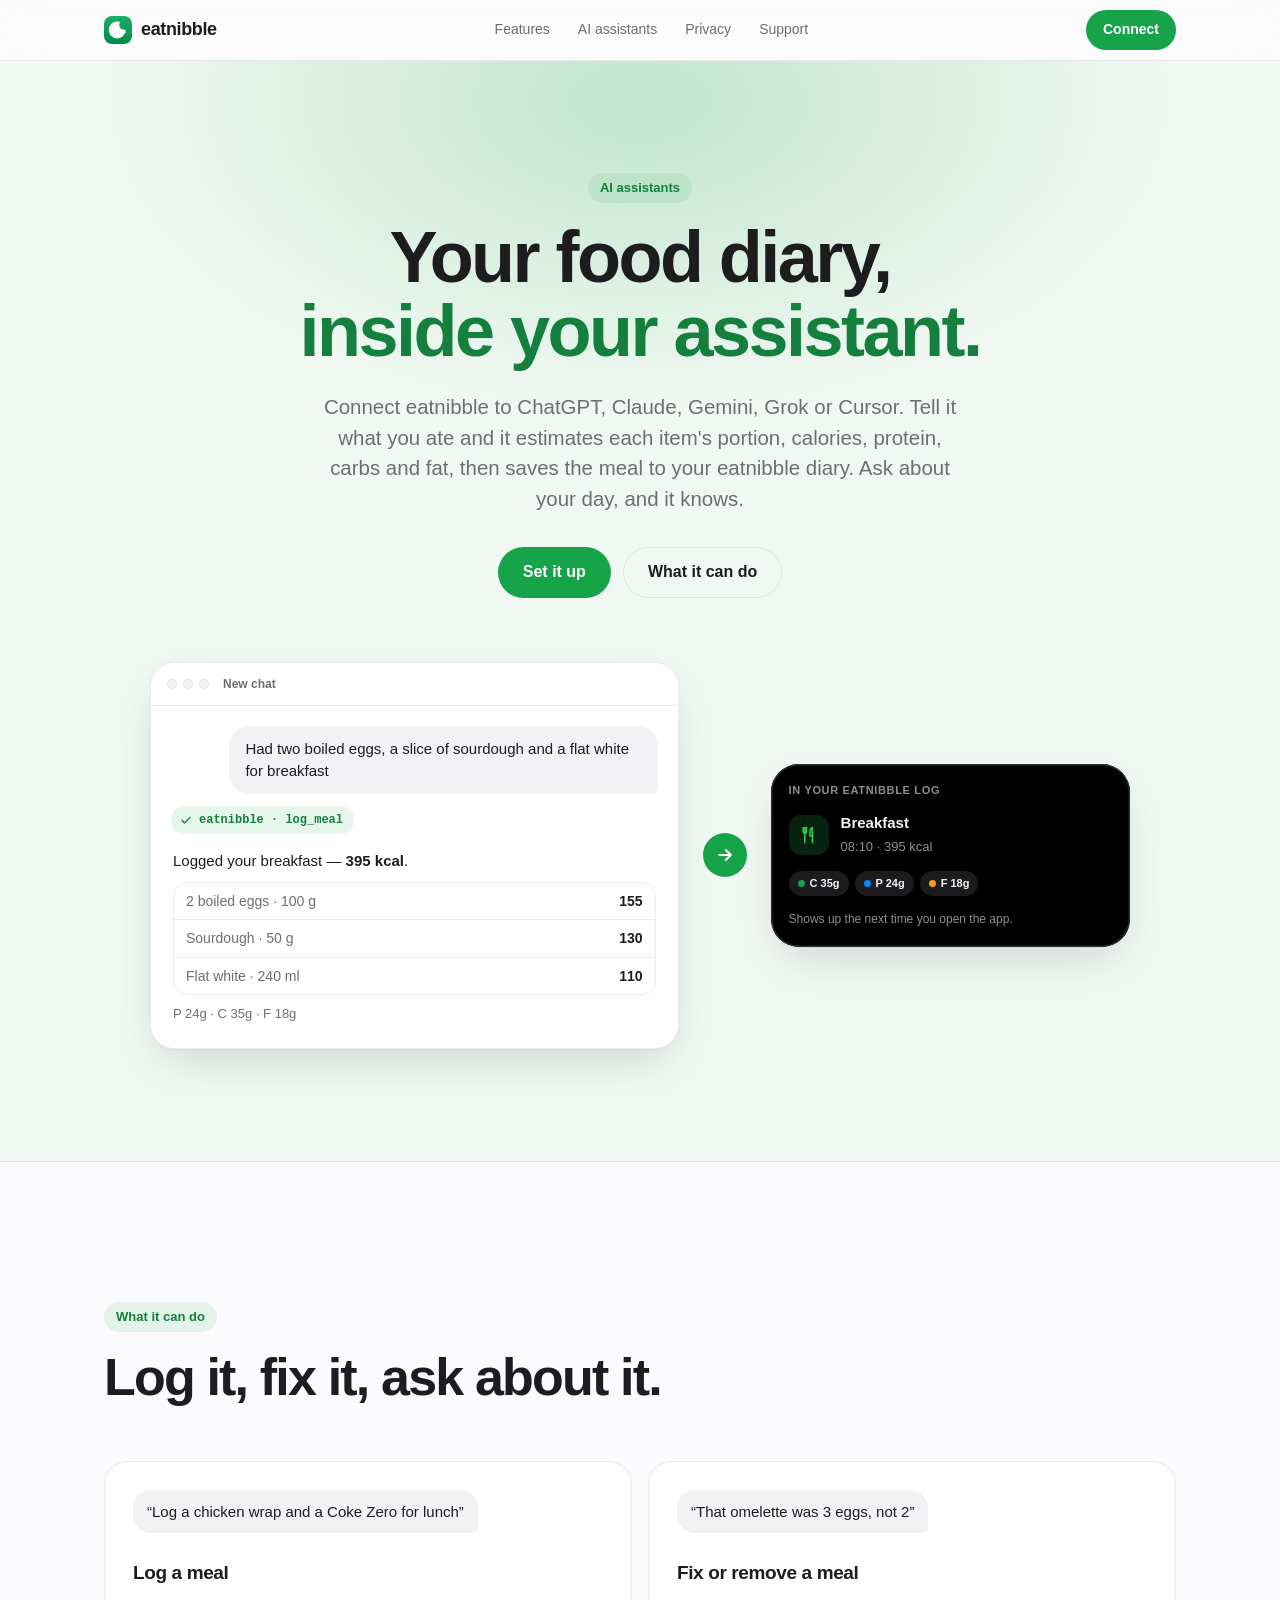
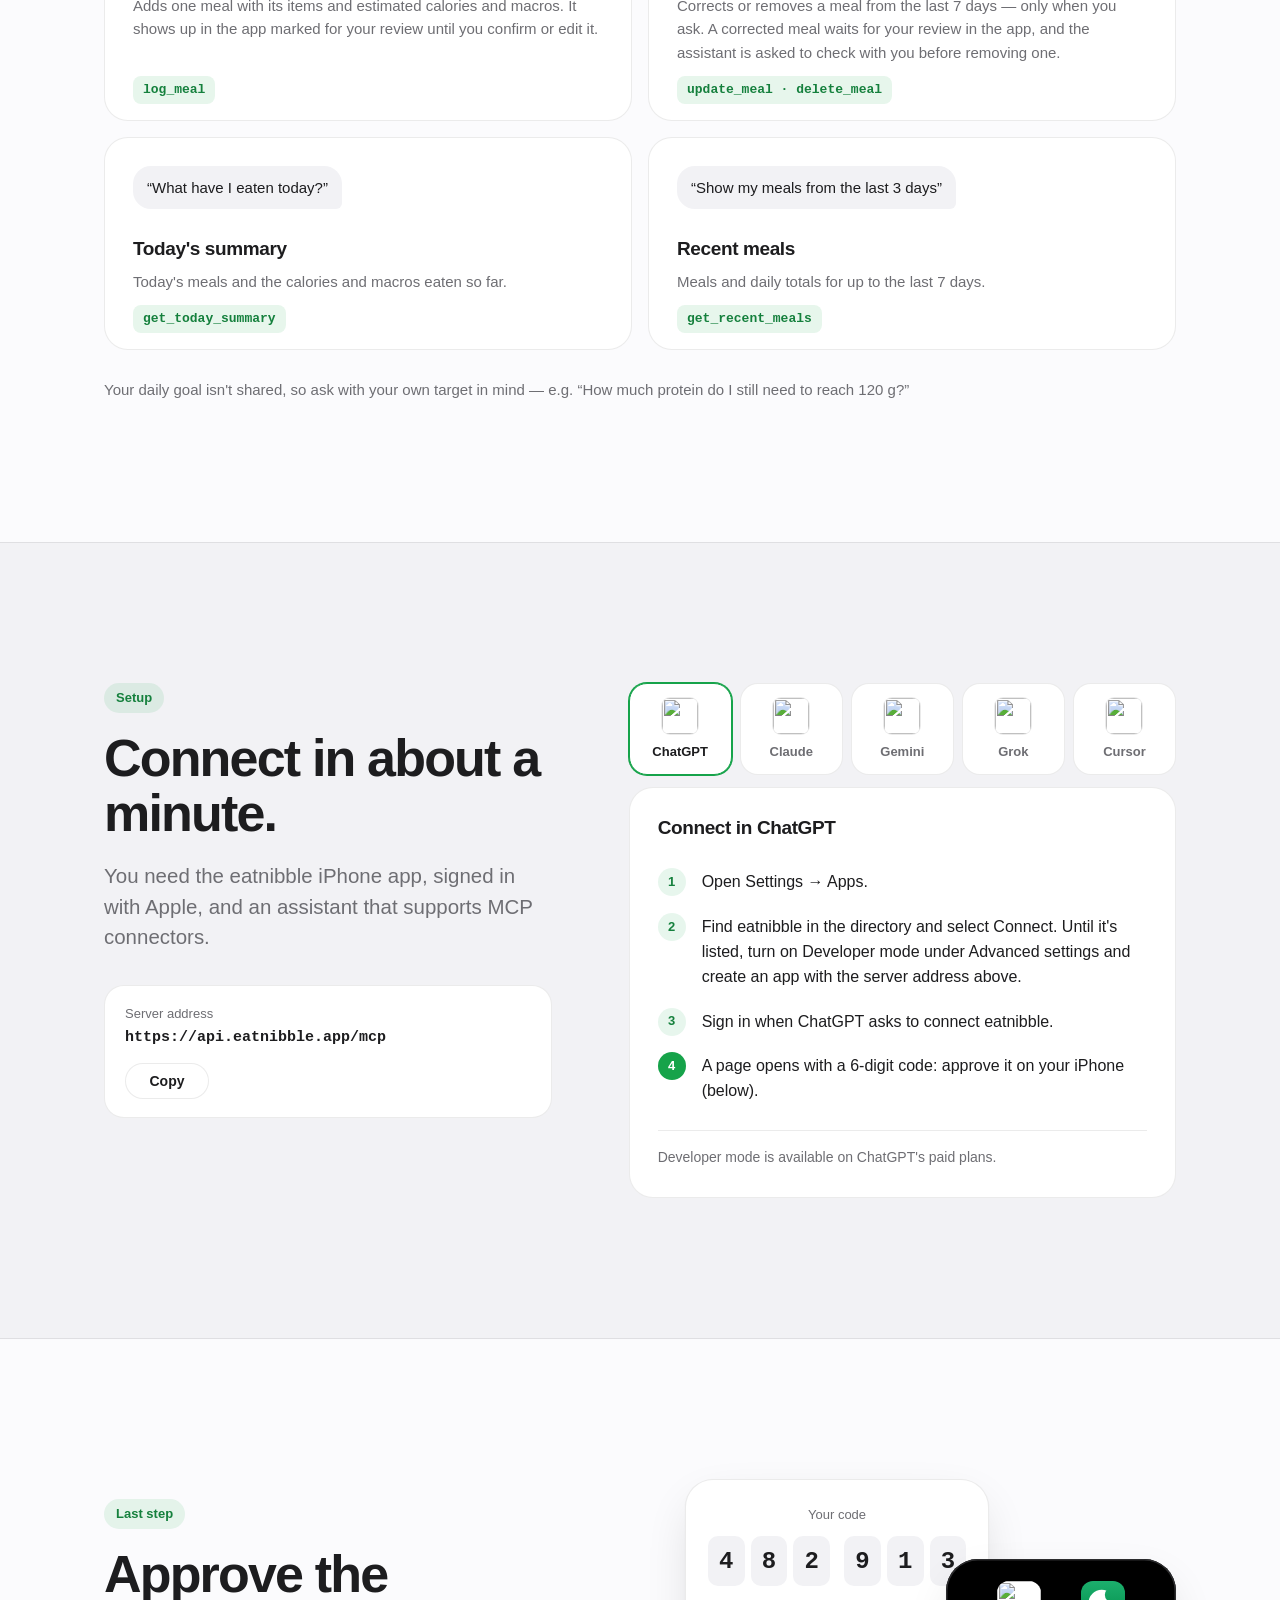
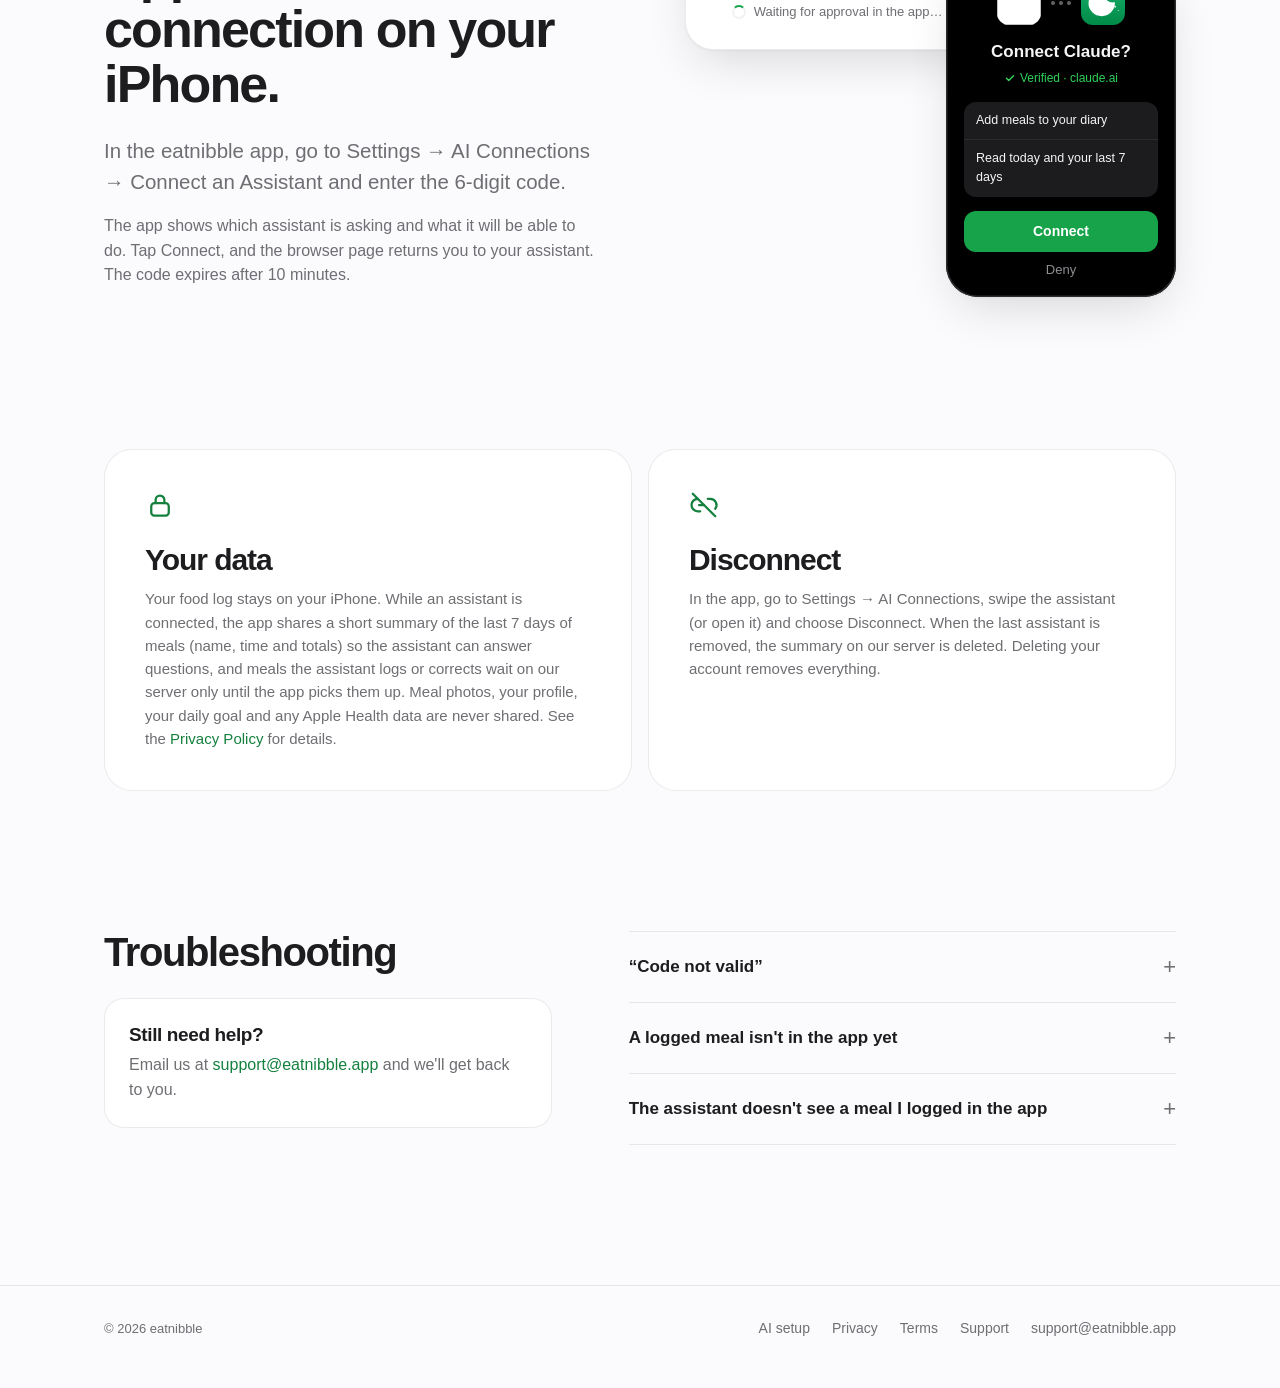
==== commit 209ada35: "Load logos and shares from api.eatnibble.app Co-Authored-By: Claude Opus 5.5 <noreply@anthropic.com>" ====
--- a/ai.html
+++ b/ai.html
@@ -169,7 +169,7 @@
         <div class="server">
           <div>
             <span class="server-label">Server address</span>
-            <code id="server-url">https://eatnibble-backend.vercel.app/mcp</code>
+            <code id="server-url">https://api.eatnibble.app/mcp</code>
           </div>
           <button class="btn btn-ghost btn-sm copy-btn" type="button" data-copy="server-url" hidden>Copy</button>
         </div>
@@ -177,15 +177,15 @@
 
         <div class="picker">
           <div class="picker-tabs" role="tablist" aria-label="Choose your assistant" hidden>
-            <button role="tab" id="tab-chatgpt" aria-controls="chatgpt" aria-selected="true" type="button"><img src="https://eatnibble-backend.vercel.app/client-icons/chatgpt.png?v=2" alt="" width="36" height="36" />ChatGPT</button>
-            <button role="tab" id="tab-claude" aria-controls="claude" aria-selected="false" tabindex="-1" type="button"><img src="https://eatnibble-backend.vercel.app/client-icons/claude.png?v=2" alt="" width="36" height="36" />Claude</button>
-            <button role="tab" id="tab-gemini" aria-controls="gemini" aria-selected="false" tabindex="-1" type="button"><img src="https://eatnibble-backend.vercel.app/client-icons/gemini.png?v=2" alt="" width="36" height="36" />Gemini</button>
-            <button role="tab" id="tab-grok" aria-controls="grok" aria-selected="false" tabindex="-1" type="button"><img src="https://eatnibble-backend.vercel.app/client-icons/grok.png?v=2" alt="" width="36" height="36" />Grok</button>
-            <button role="tab" id="tab-cursor" aria-controls="cursor" aria-selected="false" tabindex="-1" type="button"><img src="https://eatnibble-backend.vercel.app/client-icons/cursor.png?v=2" alt="" width="36" height="36" />Cursor</button>
+            <button role="tab" id="tab-chatgpt" aria-controls="chatgpt" aria-selected="true" type="button"><img src="https://api.eatnibble.app/client-icons/chatgpt.png?v=2" alt="" width="36" height="36" />ChatGPT</button>
+            <button role="tab" id="tab-claude" aria-controls="claude" aria-selected="false" tabindex="-1" type="button"><img src="https://api.eatnibble.app/client-icons/claude.png?v=2" alt="" width="36" height="36" />Claude</button>
+            <button role="tab" id="tab-gemini" aria-controls="gemini" aria-selected="false" tabindex="-1" type="button"><img src="https://api.eatnibble.app/client-icons/gemini.png?v=2" alt="" width="36" height="36" />Gemini</button>
+            <button role="tab" id="tab-grok" aria-controls="grok" aria-selected="false" tabindex="-1" type="button"><img src="https://api.eatnibble.app/client-icons/grok.png?v=2" alt="" width="36" height="36" />Grok</button>
+            <button role="tab" id="tab-cursor" aria-controls="cursor" aria-selected="false" tabindex="-1" type="button"><img src="https://api.eatnibble.app/client-icons/cursor.png?v=2" alt="" width="36" height="36" />Cursor</button>
           </div>
 
           <div class="guide" id="chatgpt" role="tabpanel" aria-labelledby="tab-chatgpt">
-            <h3><img src="https://eatnibble-backend.vercel.app/client-icons/chatgpt.png?v=2" alt="" width="32" height="32" loading="lazy" />Connect in ChatGPT</h3>
+            <h3><img src="https://api.eatnibble.app/client-icons/chatgpt.png?v=2" alt="" width="32" height="32" loading="lazy" />Connect in ChatGPT</h3>
             <ol>
               <li>Open Settings → Apps.</li>
               <li>Find eatnibble in the directory and select Connect. Until it's listed, turn on Developer mode under Advanced settings and create an app with the server address above.</li>
@@ -196,7 +196,7 @@
           </div>
 
           <div class="guide" id="claude" role="tabpanel" aria-labelledby="tab-claude">
-            <h3><img src="https://eatnibble-backend.vercel.app/client-icons/claude.png?v=2" alt="" width="32" height="32" loading="lazy" />Connect in Claude</h3>
+            <h3><img src="https://api.eatnibble.app/client-icons/claude.png?v=2" alt="" width="32" height="32" loading="lazy" />Connect in Claude</h3>
             <ol>
               <li>Open Settings → Connectors.</li>
               <li>Find eatnibble in the directory, or choose Add custom connector and paste the server address above.</li>
@@ -207,7 +207,7 @@
           </div>
 
           <div class="guide" id="gemini" role="tabpanel" aria-labelledby="tab-gemini">
-            <h3><img src="https://eatnibble-backend.vercel.app/client-icons/gemini.png?v=2" alt="" width="32" height="32" loading="lazy" />Connect in Gemini</h3>
+            <h3><img src="https://api.eatnibble.app/client-icons/gemini.png?v=2" alt="" width="32" height="32" loading="lazy" />Connect in Gemini</h3>
             <ol>
               <li>In the Gemini app, open Settings → Connected apps.</li>
               <li>Add a custom app and paste the server address above.</li>
@@ -218,7 +218,7 @@
           </div>
 
           <div class="guide" id="grok" role="tabpanel" aria-labelledby="tab-grok">
-            <h3><img src="https://eatnibble-backend.vercel.app/client-icons/grok.png?v=2" alt="" width="32" height="32" loading="lazy" />Connect in Grok</h3>
+            <h3><img src="https://api.eatnibble.app/client-icons/grok.png?v=2" alt="" width="32" height="32" loading="lazy" />Connect in Grok</h3>
             <ol>
               <li>On grok.com, open Connectors.</li>
               <li>Choose New Connector → Custom and paste the server address above.</li>
@@ -229,7 +229,7 @@
           </div>
 
           <div class="guide" id="cursor" role="tabpanel" aria-labelledby="tab-cursor">
-            <h3><img src="https://eatnibble-backend.vercel.app/client-icons/cursor.png?v=2" alt="" width="32" height="32" loading="lazy" />Connect in Cursor</h3>
+            <h3><img src="https://api.eatnibble.app/client-icons/cursor.png?v=2" alt="" width="32" height="32" loading="lazy" />Connect in Cursor</h3>
             <ol>
               <li>Open Settings → MCP.</li>
               <li>Add a new MCP server named eatnibble with the server address above as its URL.</li>
@@ -264,7 +264,7 @@
           </div>
           <div class="consent">
             <div class="consent-pair">
-              <img src="https://eatnibble-backend.vercel.app/client-icons/claude.png?v=2" alt="" width="52" height="52" />
+              <img src="https://api.eatnibble.app/client-icons/claude.png?v=2" alt="" width="52" height="52" />
               <span class="consent-dots"><i></i><i></i><i></i></span>
               <span class="brand-mark consent-app">
                 <svg viewBox="0 0 512 512" width="44" height="44">
--- a/css/styles.css
+++ b/css/styles.css
@@ -2042,3 +2042,647 @@
     transform: none;
   }
 }
+
+/* Shared plan / report page (share.html, served at /p/<id> and /r/<id>) */
+
+.share {
+  padding: clamp(40px, 7vw, 72px) 0 clamp(64px, 9vw, 112px);
+}
+
+.share .wrap {
+  max-width: 880px;
+}
+
+.share-sr {
+  position: absolute;
+  width: 1px;
+  height: 1px;
+  overflow: hidden;
+  clip: rect(0 0 0 0);
+  white-space: nowrap;
+}
+
+.share-head {
+  margin-bottom: 32px;
+}
+
+.share-head h1 {
+  font-size: clamp(36px, 6vw, 60px);
+  line-height: 1.04;
+}
+
+.share-byline {
+  margin-top: 10px;
+  font-size: clamp(18px, 1.6vw, 21px);
+  font-weight: 600;
+  color: var(--text);
+}
+
+.share-range,
+.share-meta {
+  margin-top: 6px;
+  color: var(--text-2);
+  font-size: 15px;
+}
+
+.share-meta {
+  margin-top: 14px;
+  font-size: 13px;
+}
+
+.share-note {
+  margin: 20px 0 0;
+  padding: 14px 18px;
+  border-left: 3px solid var(--brand);
+  border-radius: 0 12px 12px 0;
+  background: var(--surface-2);
+  color: var(--text);
+  white-space: pre-line;
+  overflow-wrap: anywhere;
+}
+
+.share-actions {
+  display: flex;
+  gap: 8px;
+  margin: -12px 0 20px;
+}
+
+.share-grid {
+  display: grid;
+  grid-template-columns: repeat(2, minmax(0, 1fr));
+  gap: 16px;
+}
+
+.share-card {
+  min-width: 0;
+  padding: 22px;
+  border: 1px solid var(--border);
+  border-radius: 20px;
+  background: var(--surface);
+}
+
+.share-card-wide {
+  grid-column: 1 / -1;
+}
+
+.share-card-title {
+  display: flex;
+  align-items: center;
+  gap: 10px;
+  margin-bottom: 18px;
+  font-size: 19px;
+  letter-spacing: -0.02em;
+}
+
+.share-card-title .icon {
+  width: 22px;
+  height: 22px;
+  flex: none;
+}
+
+.share-fine {
+  margin-top: 14px;
+  color: var(--text-2);
+  font-size: 13px;
+  line-height: 1.5;
+}
+
+.share-dot {
+  display: inline-block;
+  width: 8px;
+  height: 8px;
+  border-radius: 50%;
+  flex: none;
+}
+
+/* Macro ring */
+
+.share-macros {
+  display: flex;
+  align-items: center;
+  gap: 22px;
+}
+
+.share-ring {
+  position: relative;
+  flex: none;
+  width: 132px;
+  aspect-ratio: 1;
+  border-radius: 50%;
+}
+
+.share-ring-hole {
+  position: absolute;
+  inset: 16px;
+  display: grid;
+  place-items: center;
+  padding: 8px;
+  border-radius: 50%;
+  background: var(--surface);
+  text-align: center;
+  font-size: 13px;
+  line-height: 1.2;
+}
+
+.share-legend {
+  display: grid;
+  gap: 10px;
+  margin: 0;
+  padding: 0;
+  list-style: none;
+  flex: 1;
+  min-width: 0;
+}
+
+.share-legend li {
+  display: flex;
+  align-items: center;
+  gap: 8px;
+  font-size: 15px;
+}
+
+.share-legend strong {
+  margin-left: auto;
+  font-variant-numeric: tabular-nums;
+}
+
+/* Calorie cycling week */
+
+.share-week {
+  display: grid;
+  grid-template-columns: repeat(7, 1fr);
+  gap: 6px;
+  margin: 0;
+  padding: 0;
+  list-style: none;
+  text-align: center;
+}
+
+.share-day {
+  display: flex;
+  flex-direction: column;
+  align-items: center;
+  gap: 6px;
+  min-width: 0;
+}
+
+.share-day-name {
+  color: var(--text-2);
+  font-size: 12px;
+  font-weight: 600;
+}
+
+.share-day-bar {
+  width: 100%;
+  max-width: 34px;
+  height: 56px;
+  border-radius: 10px;
+  background: var(--surface-2);
+  box-shadow: inset 0 -32px 0 0 color-mix(in srgb, var(--brand) 45%, transparent);
+}
+
+.share-day.is-low .share-day-bar {
+  box-shadow: inset 0 -18px 0 0 color-mix(in srgb, var(--brand) 25%, transparent);
+}
+
+.share-day.is-high .share-day-bar {
+  box-shadow: inset 0 -56px 0 0 var(--brand);
+}
+
+.share-day-level {
+  max-width: 100%;
+  overflow: hidden;
+  text-overflow: ellipsis;
+  font-size: 11px;
+  color: var(--text-2);
+}
+
+.share-day.is-high .share-day-level {
+  color: var(--brand-text);
+  font-weight: 600;
+}
+
+/* Fasting */
+
+.share-big {
+  font-size: 44px;
+  font-weight: 700;
+  letter-spacing: -0.03em;
+  line-height: 1;
+  font-variant-numeric: tabular-nums;
+}
+
+.share-fast-bar {
+  display: flex;
+  gap: 4px;
+  height: 12px;
+  margin-top: 16px;
+}
+
+.share-fast-fast,
+.share-fast-eat {
+  border-radius: 6px;
+}
+
+.share-fast-fast {
+  background: var(--surface-2);
+  box-shadow: inset 0 0 0 1px var(--border);
+}
+
+.share-fast-eat {
+  background: var(--brand);
+}
+
+/* Rows: recipes, meals */
+
+.share-list,
+.share-items,
+.share-days,
+.share-meals {
+  margin: 0;
+  padding: 0;
+  list-style: none;
+}
+
+.share-row + .share-row,
+.share-day-block + .share-day-block {
+  border-top: 1px solid var(--border);
+}
+
+.share-row {
+  padding: 14px 0;
+}
+
+.share-row:first-child,
+.share-day-block:first-child {
+  padding-top: 0;
+}
+
+.share-row:last-child,
+.share-day-block:last-child {
+  padding-bottom: 0;
+}
+
+.share-row-main {
+  display: flex;
+  justify-content: space-between;
+  align-items: flex-start;
+  gap: 16px;
+}
+
+.share-row h3,
+.share-day-head h3 {
+  font-size: 16px;
+  letter-spacing: -0.01em;
+  overflow-wrap: anywhere;
+}
+
+.share-row-end {
+  display: flex;
+  flex-direction: column;
+  align-items: flex-end;
+  flex: none;
+  text-align: right;
+  font-variant-numeric: tabular-nums;
+}
+
+.share-row-sub {
+  margin-top: 2px;
+  color: var(--text-2);
+  font-size: 13px;
+}
+
+.share-macro-line {
+  display: flex;
+  flex-wrap: wrap;
+  gap: 6px 14px;
+  margin-top: 8px;
+  color: var(--text-2);
+  font-size: 13px;
+  font-variant-numeric: tabular-nums;
+}
+
+.share-macro-chip {
+  display: inline-flex;
+  align-items: center;
+  gap: 6px;
+}
+
+.share-details {
+  margin-top: 10px;
+}
+
+.share-details summary {
+  width: fit-content;
+  color: var(--brand-text);
+  font-size: 14px;
+  font-weight: 600;
+  cursor: pointer;
+}
+
+.share-items {
+  margin-top: 8px;
+  padding: 4px 12px;
+  border-radius: 12px;
+  background: var(--surface-2);
+}
+
+.share-item,
+.share-meal {
+  display: grid;
+  grid-template-columns: minmax(0, 1fr) auto auto;
+  gap: 12px;
+  padding: 8px 0;
+  font-size: 14px;
+  font-variant-numeric: tabular-nums;
+}
+
+.share-item + .share-item {
+  border-top: 1px solid var(--border);
+}
+
+.share-item-amount,
+.share-item-kcal,
+.share-meal-kcal {
+  color: var(--text-2);
+  text-align: right;
+}
+
+.share-item-name,
+.share-meal-name {
+  overflow-wrap: anywhere;
+}
+
+/* Import panel */
+
+.share-import {
+  display: grid;
+  grid-template-columns: minmax(0, 1fr) auto;
+  align-items: center;
+  gap: 24px 40px;
+  margin-top: 32px;
+  padding: clamp(22px, 4vw, 36px);
+  border-radius: 28px;
+  background: var(--brand-soft);
+}
+
+.share-import h2 {
+  font-size: clamp(24px, 3vw, 32px);
+  line-height: 1.15;
+}
+
+.share-steps {
+  margin: 14px 0 0;
+  padding-left: 20px;
+  color: var(--text);
+}
+
+.share-steps li + li {
+  margin-top: 4px;
+}
+
+.share-import-actions {
+  display: flex;
+  flex-direction: column;
+  align-items: center;
+  gap: 12px;
+}
+
+.share-import-actions .btn {
+  min-width: 184px;
+  background: var(--surface);
+}
+
+/* Report */
+
+.share-stats {
+  display: grid;
+  grid-template-columns: 1.3fr repeat(3, 1fr);
+  gap: 10px;
+}
+
+.share-stat {
+  display: flex;
+  flex-direction: column;
+  gap: 4px;
+  min-width: 0;
+  padding: 14px;
+  border-radius: 16px;
+  background: var(--surface-2);
+}
+
+.share-stat strong {
+  font-size: 22px;
+  letter-spacing: -0.02em;
+  font-variant-numeric: tabular-nums;
+}
+
+.share-stat-main strong {
+  font-size: 32px;
+  color: var(--brand-text);
+}
+
+.share-stat-label {
+  display: flex;
+  align-items: center;
+  gap: 6px;
+  color: var(--text-2);
+  font-size: 13px;
+  line-height: 1.25;
+  overflow-wrap: anywhere;
+}
+
+.share-chart {
+  display: grid;
+  grid-template-columns: repeat(var(--count), minmax(0, 1fr));
+  align-items: end;
+  gap: clamp(2px, 0.8vw, 8px);
+  height: 160px;
+  margin: 0;
+  padding: 0;
+  list-style: none;
+  border-bottom: 1px solid var(--border);
+}
+
+.share-bar {
+  display: flex;
+  align-items: flex-end;
+  height: 100%;
+}
+
+.share-bar-fill {
+  width: 100%;
+  max-width: 28px;
+  margin: 0 auto;
+  border-radius: 6px 6px 2px 2px;
+  background: var(--brand);
+}
+
+.share-chart-axis {
+  display: flex;
+  justify-content: space-between;
+  margin-top: 6px;
+  color: var(--text-2);
+  font-size: 12px;
+}
+
+.share-day-block {
+  padding: 18px 0;
+}
+
+.share-day-head {
+  display: flex;
+  justify-content: space-between;
+  align-items: baseline;
+  gap: 16px;
+}
+
+.share-day-head strong {
+  flex: none;
+  font-variant-numeric: tabular-nums;
+}
+
+.share-meals {
+  margin-top: 10px;
+  padding: 2px 12px;
+  border-radius: 12px;
+  background: var(--surface-2);
+}
+
+.share-meal {
+  grid-template-columns: auto minmax(0, 1fr) auto;
+}
+
+.share-meal + .share-meal {
+  border-top: 1px solid var(--border);
+}
+
+.share-meal-time {
+  color: var(--text-2);
+}
+
+.share-foot {
+  margin-top: 20px;
+  text-align: center;
+}
+
+/* Loading / empty states */
+
+.share-empty {
+  display: flex;
+  flex-direction: column;
+  align-items: center;
+  gap: 14px;
+  padding: 48px 0;
+  text-align: center;
+}
+
+.share-empty .icon {
+  width: 44px;
+  height: 44px;
+  stroke: var(--text-2);
+}
+
+.share-empty h1 {
+  font-size: clamp(28px, 4vw, 40px);
+}
+
+.share-empty .lead {
+  max-width: 460px;
+  margin-bottom: 8px;
+}
+
+.share-skeleton {
+  border-radius: 10px;
+  background: var(--surface-2);
+}
+
+.share-skeleton-eyebrow { width: 160px; height: 26px; border-radius: 999px; margin-bottom: 18px; }
+.share-skeleton-title { width: min(420px, 80%); height: 52px; margin-bottom: 14px; }
+.share-skeleton-line { width: 180px; height: 20px; margin-bottom: 36px; }
+.share-skeleton-card { height: 220px; background: var(--surface-2); border-color: transparent; }
+
+.js .share-skeleton,
+.js .share-skeleton-card {
+  animation: share-pulse 1.4s ease-in-out infinite;
+}
+
+@keyframes share-pulse {
+  50% { opacity: 0.55; }
+}
+
+@media (max-width: 720px) {
+  .share-grid {
+    grid-template-columns: minmax(0, 1fr);
+  }
+
+  .share-import {
+    grid-template-columns: minmax(0, 1fr);
+  }
+
+  .share-import-actions {
+    align-items: flex-start;
+  }
+
+  .share-stats {
+    grid-template-columns: repeat(3, minmax(0, 1fr));
+  }
+
+  .share-stat-main {
+    grid-column: 1 / -1;
+  }
+}
+
+@media (max-width: 480px) {
+  .share-card {
+    padding: 18px;
+  }
+
+  .share-macros {
+    flex-direction: column;
+    align-items: stretch;
+  }
+
+  .share-ring {
+    align-self: center;
+  }
+
+  .share-stat {
+    padding: 12px 10px;
+  }
+
+  .share-stat strong {
+    font-size: 18px;
+  }
+}
+
+@media (prefers-reduced-motion: reduce) {
+  .js .share-skeleton,
+  .js .share-skeleton-card {
+    animation: none;
+  }
+}
+
+@media print {
+  .share-page .nav,
+  .share-page footer,
+  .share-page .skip-link,
+  .share-actions,
+  .share-import {
+    display: none;
+  }
+
+  .share-page {
+    background: #fff;
+    color: #000;
+  }
+
+  .share-card {
+    break-inside: avoid;
+    border-color: #ddd;
+  }
+
+  .share-day-block {
+    break-inside: avoid;
+  }
+}
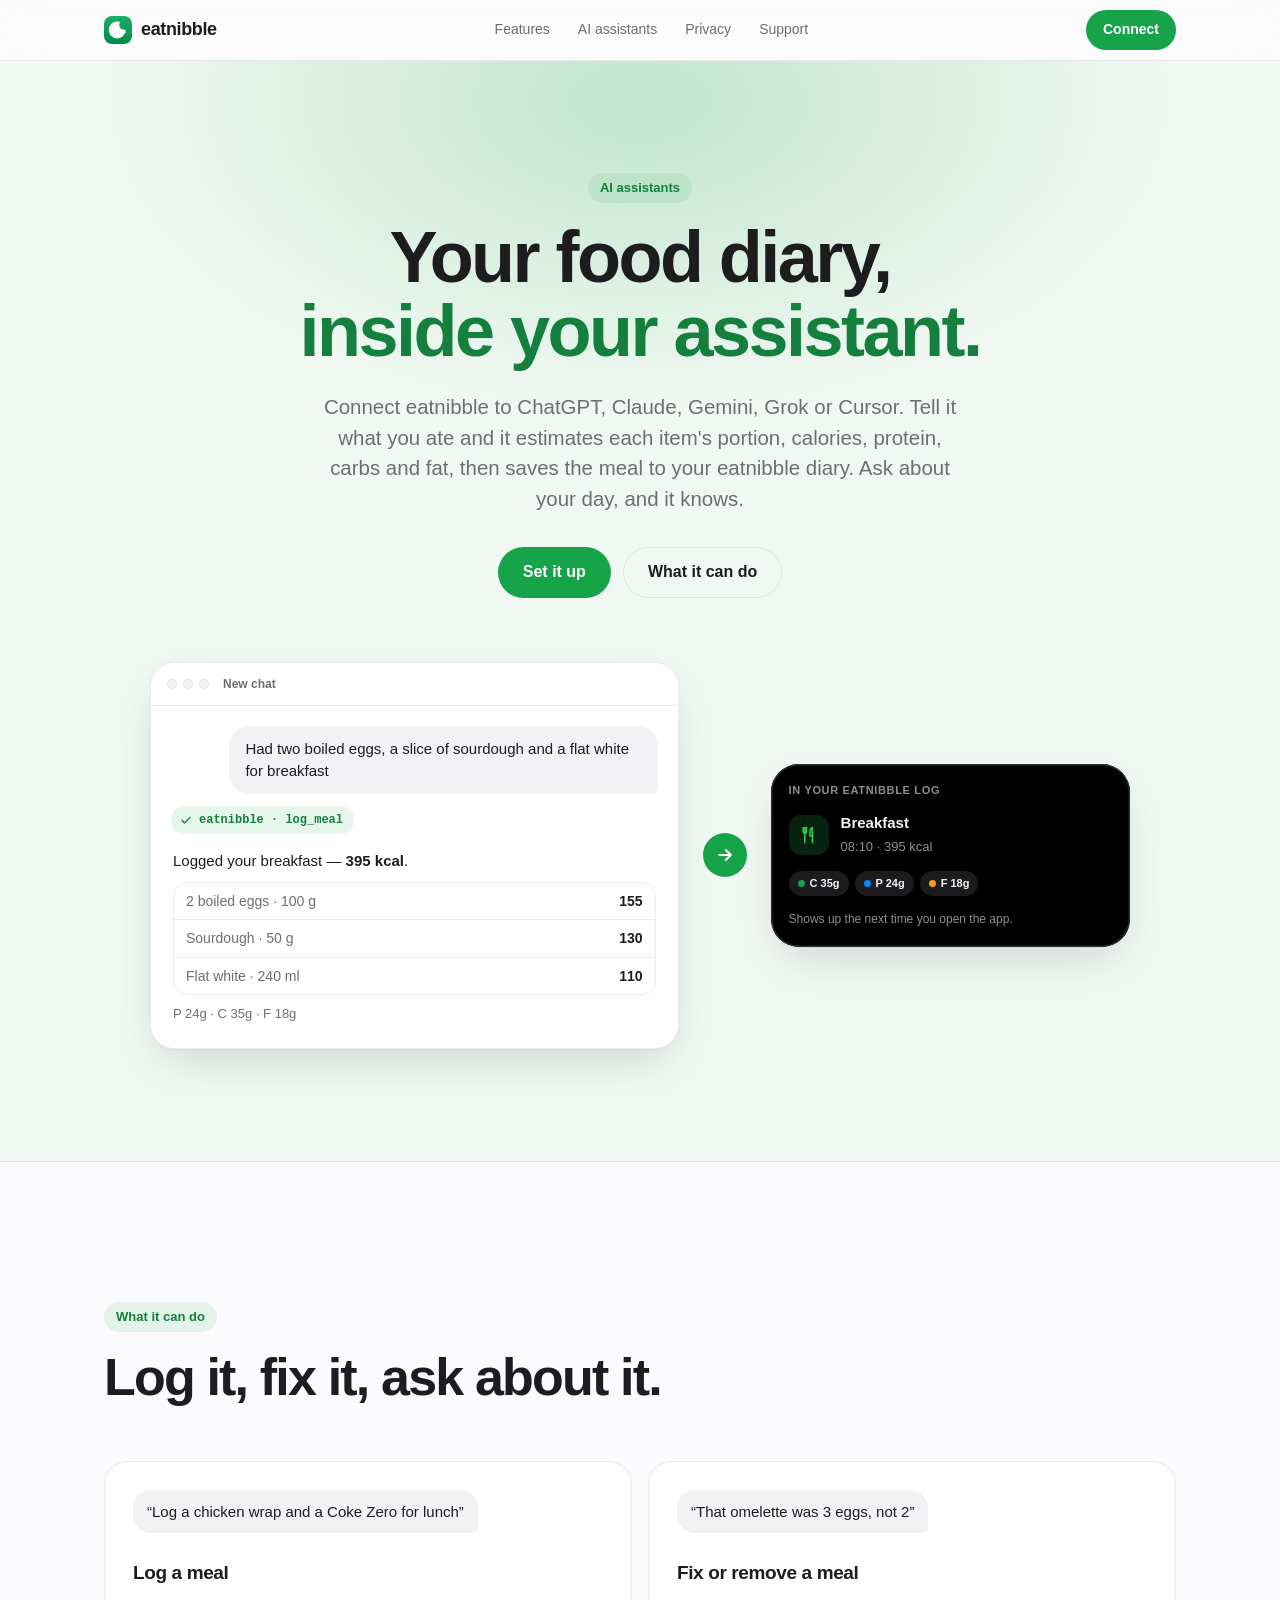
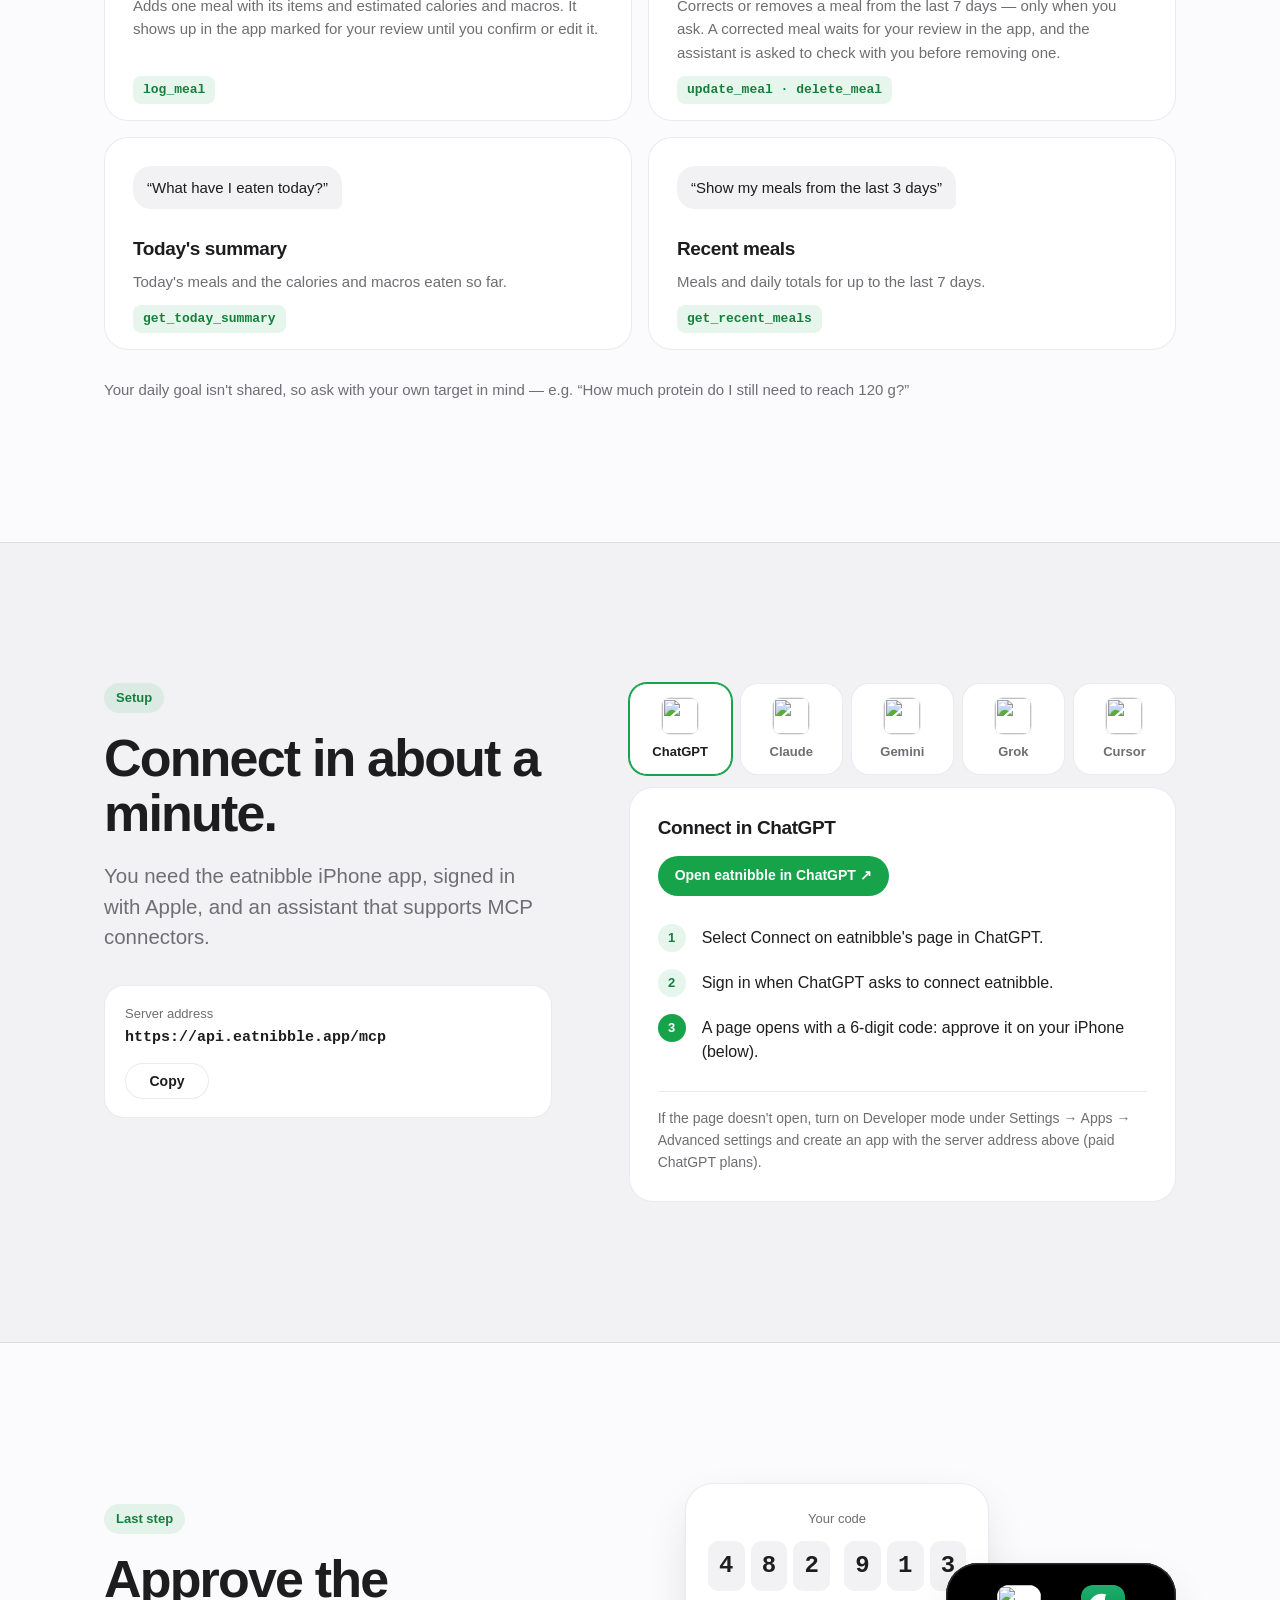
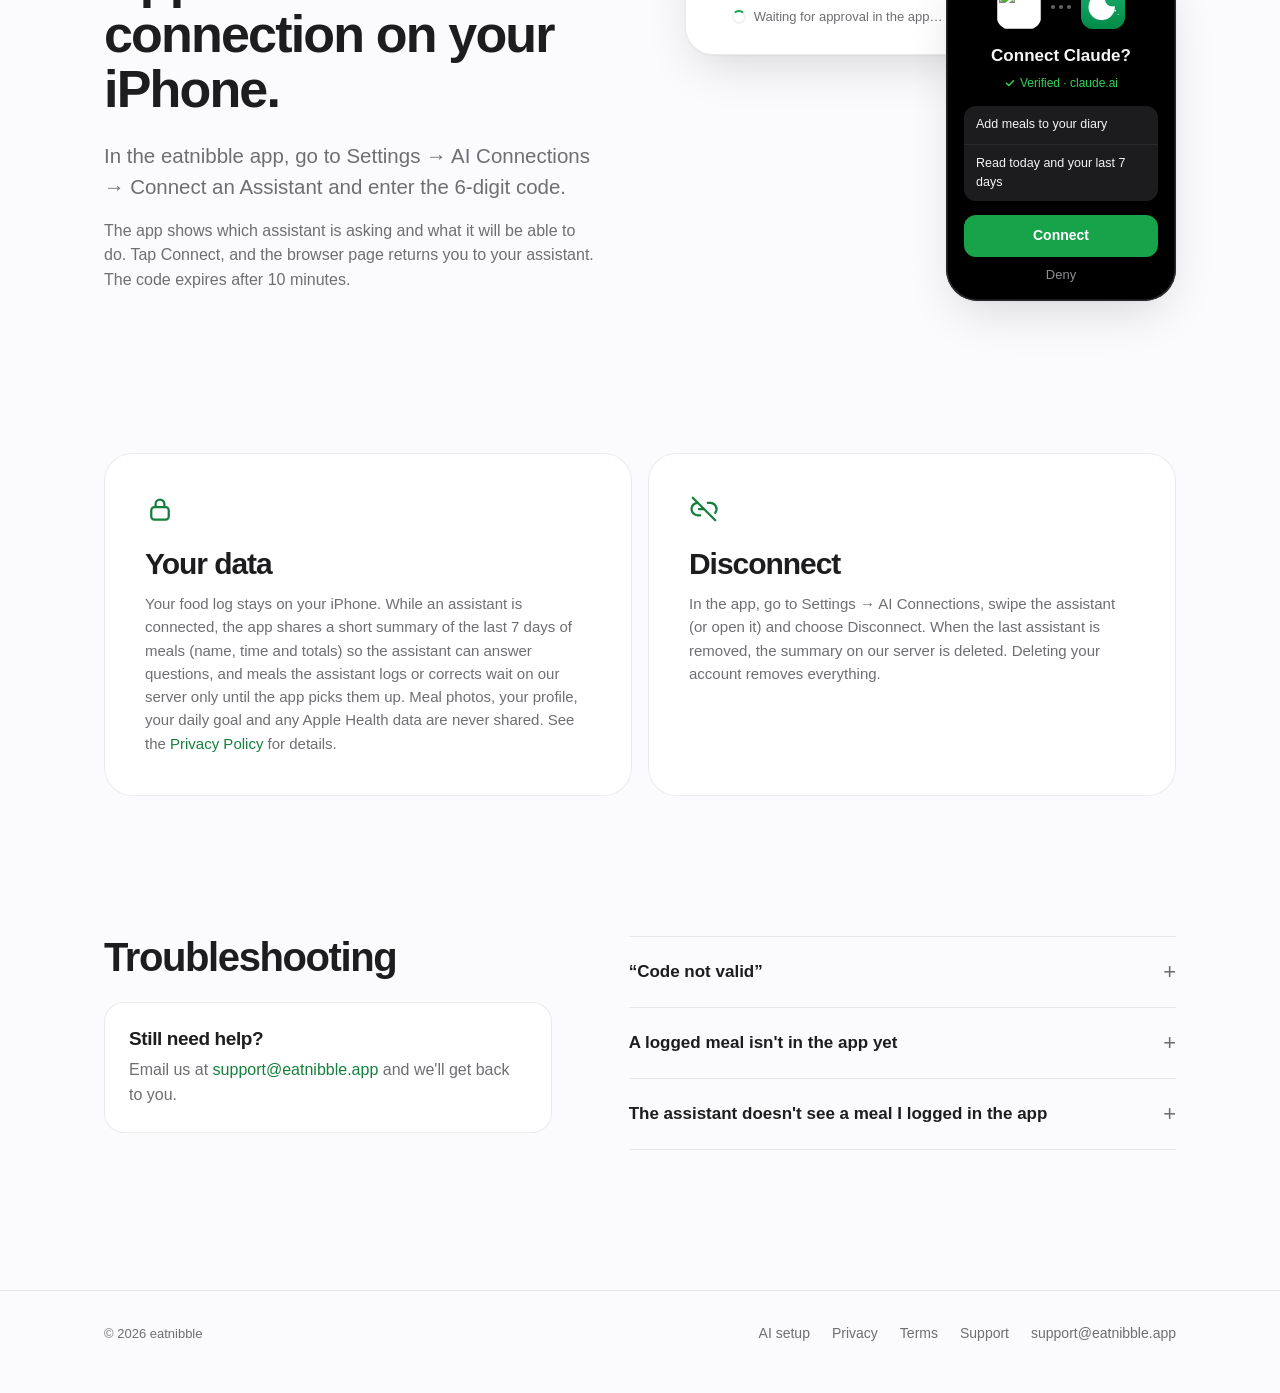
==== commit 7f6d2710: "Link the ChatGPT and Claude guides to eatnibble's directory pages Each guide now starts with an "Ope" ====
--- a/ai.html
+++ b/ai.html
@@ -186,24 +186,24 @@
 
           <div class="guide" id="chatgpt" role="tabpanel" aria-labelledby="tab-chatgpt">
             <h3><img src="https://api.eatnibble.app/client-icons/chatgpt.png?v=2" alt="" width="32" height="32" loading="lazy" />Connect in ChatGPT</h3>
+            <a class="btn btn-primary btn-sm guide-link" href="https://chatgpt.com/plugins/plugin_asdk_app_6ad61ead74cc8191baaab7f1988e9487" target="_blank" rel="noopener">Open eatnibble in ChatGPT ↗</a>
             <ol>
-              <li>Open Settings → Apps.</li>
-              <li>Find eatnibble in the directory and select Connect. Until it's listed, turn on Developer mode under Advanced settings and create an app with the server address above.</li>
+              <li>Select Connect on eatnibble's page in ChatGPT.</li>
               <li>Sign in when ChatGPT asks to connect eatnibble.</li>
               <li>A page opens with a 6-digit code: approve it on your iPhone (below).</li>
             </ol>
-            <p class="guide-note">Developer mode is available on ChatGPT's paid plans.</p>
+            <p class="guide-note">If the page doesn't open, turn on Developer mode under Settings → Apps → Advanced settings and create an app with the server address above (paid ChatGPT plans).</p>
           </div>
 
           <div class="guide" id="claude" role="tabpanel" aria-labelledby="tab-claude">
             <h3><img src="https://api.eatnibble.app/client-icons/claude.png?v=2" alt="" width="32" height="32" loading="lazy" />Connect in Claude</h3>
+            <a class="btn btn-primary btn-sm guide-link" href="https://claude.ai/directory/eatnibble" target="_blank" rel="noopener">Open eatnibble in Claude ↗</a>
             <ol>
-              <li>Open Settings → Connectors.</li>
-              <li>Find eatnibble in the directory, or choose Add custom connector and paste the server address above.</li>
-              <li>Select Connect next to eatnibble.</li>
+              <li>Select Connect on eatnibble's page in Claude.</li>
+              <li>Sign in when Claude asks to connect eatnibble.</li>
               <li>A page opens with a 6-digit code: approve it on your iPhone (below).</li>
             </ol>
-            <p class="guide-note">Works on Claude on the web, desktop and mobile.</p>
+            <p class="guide-note">Works on Claude on the web, desktop and mobile. If the page doesn't open, open Settings → Connectors in Claude, choose Add custom connector and paste the server address above.</p>
           </div>
 
           <div class="guide" id="gemini" role="tabpanel" aria-labelledby="tab-gemini">
--- a/css/styles.css
+++ b/css/styles.css
@@ -1451,6 +1451,10 @@
   gap: 12px;
 }
 
+.guide-link {
+  margin-top: 16px;
+}
+
 .tabbed .guide h3 img {
   display: none;
 }
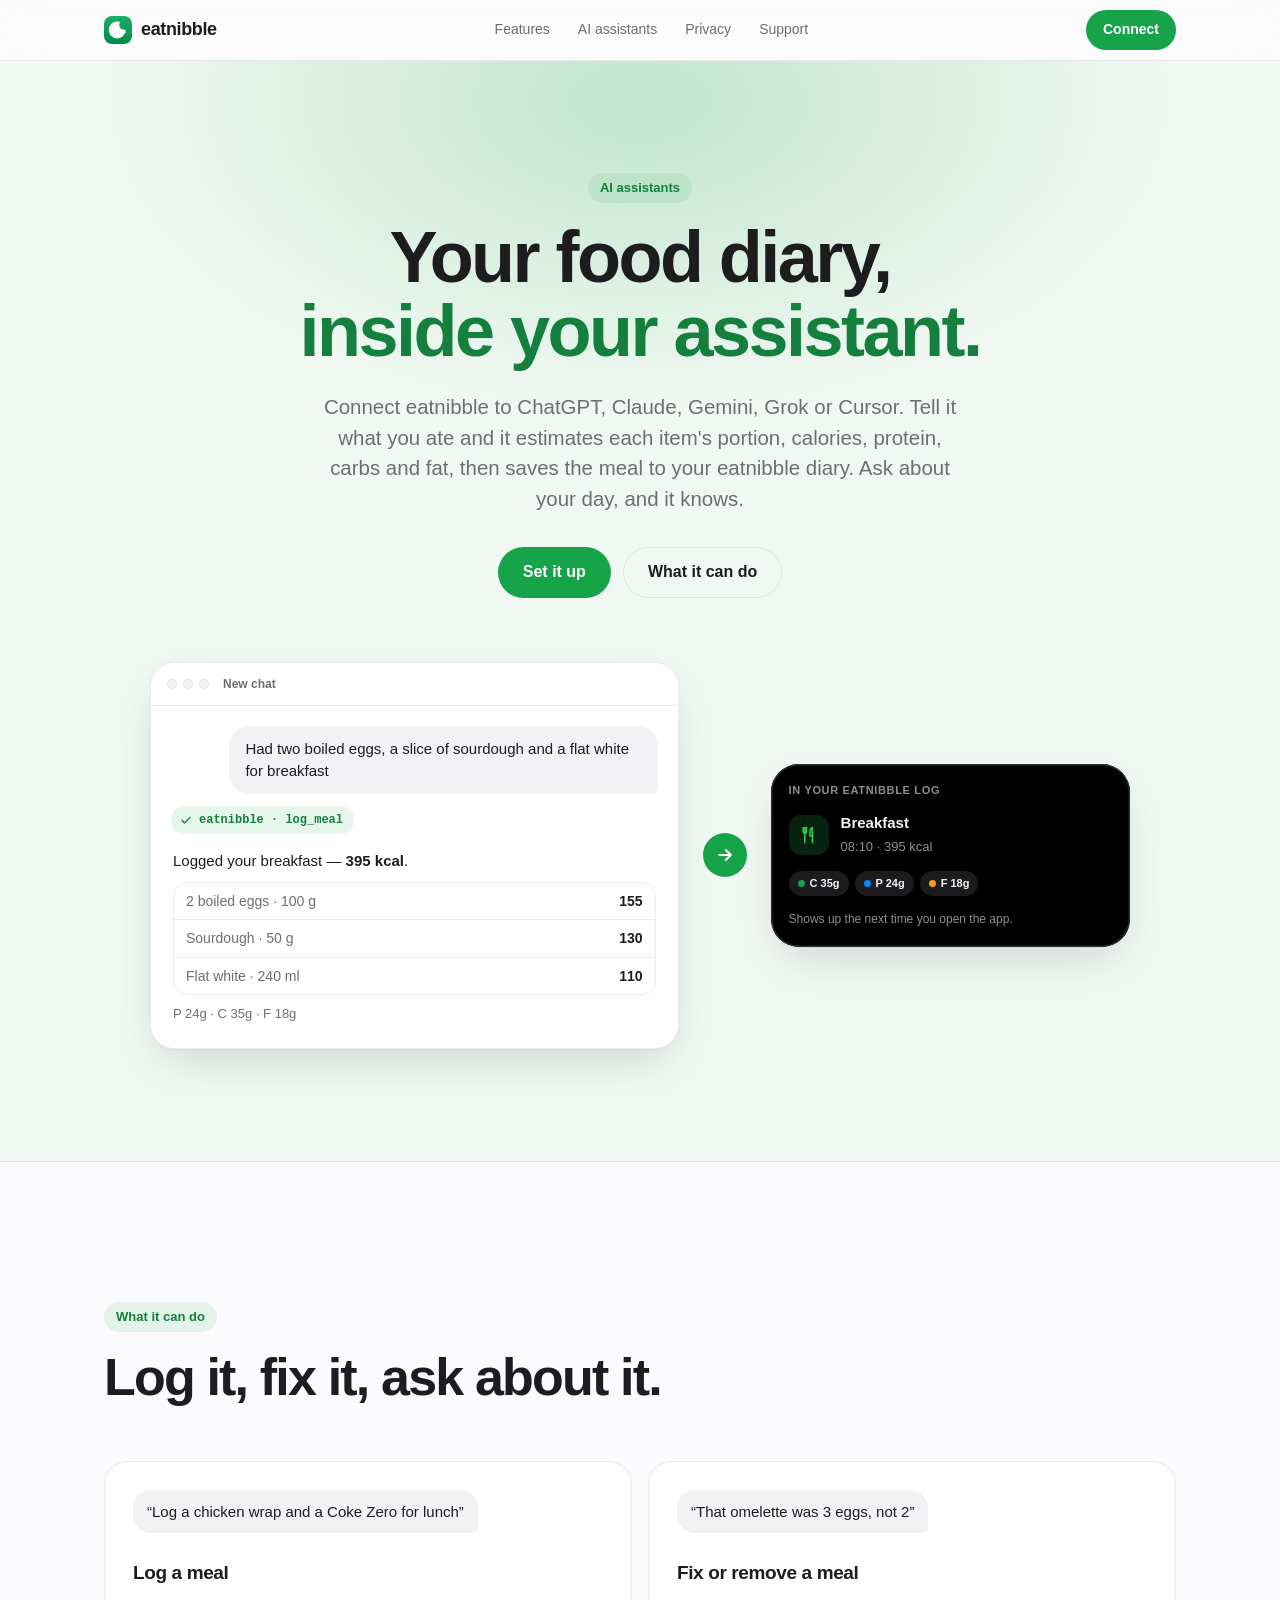
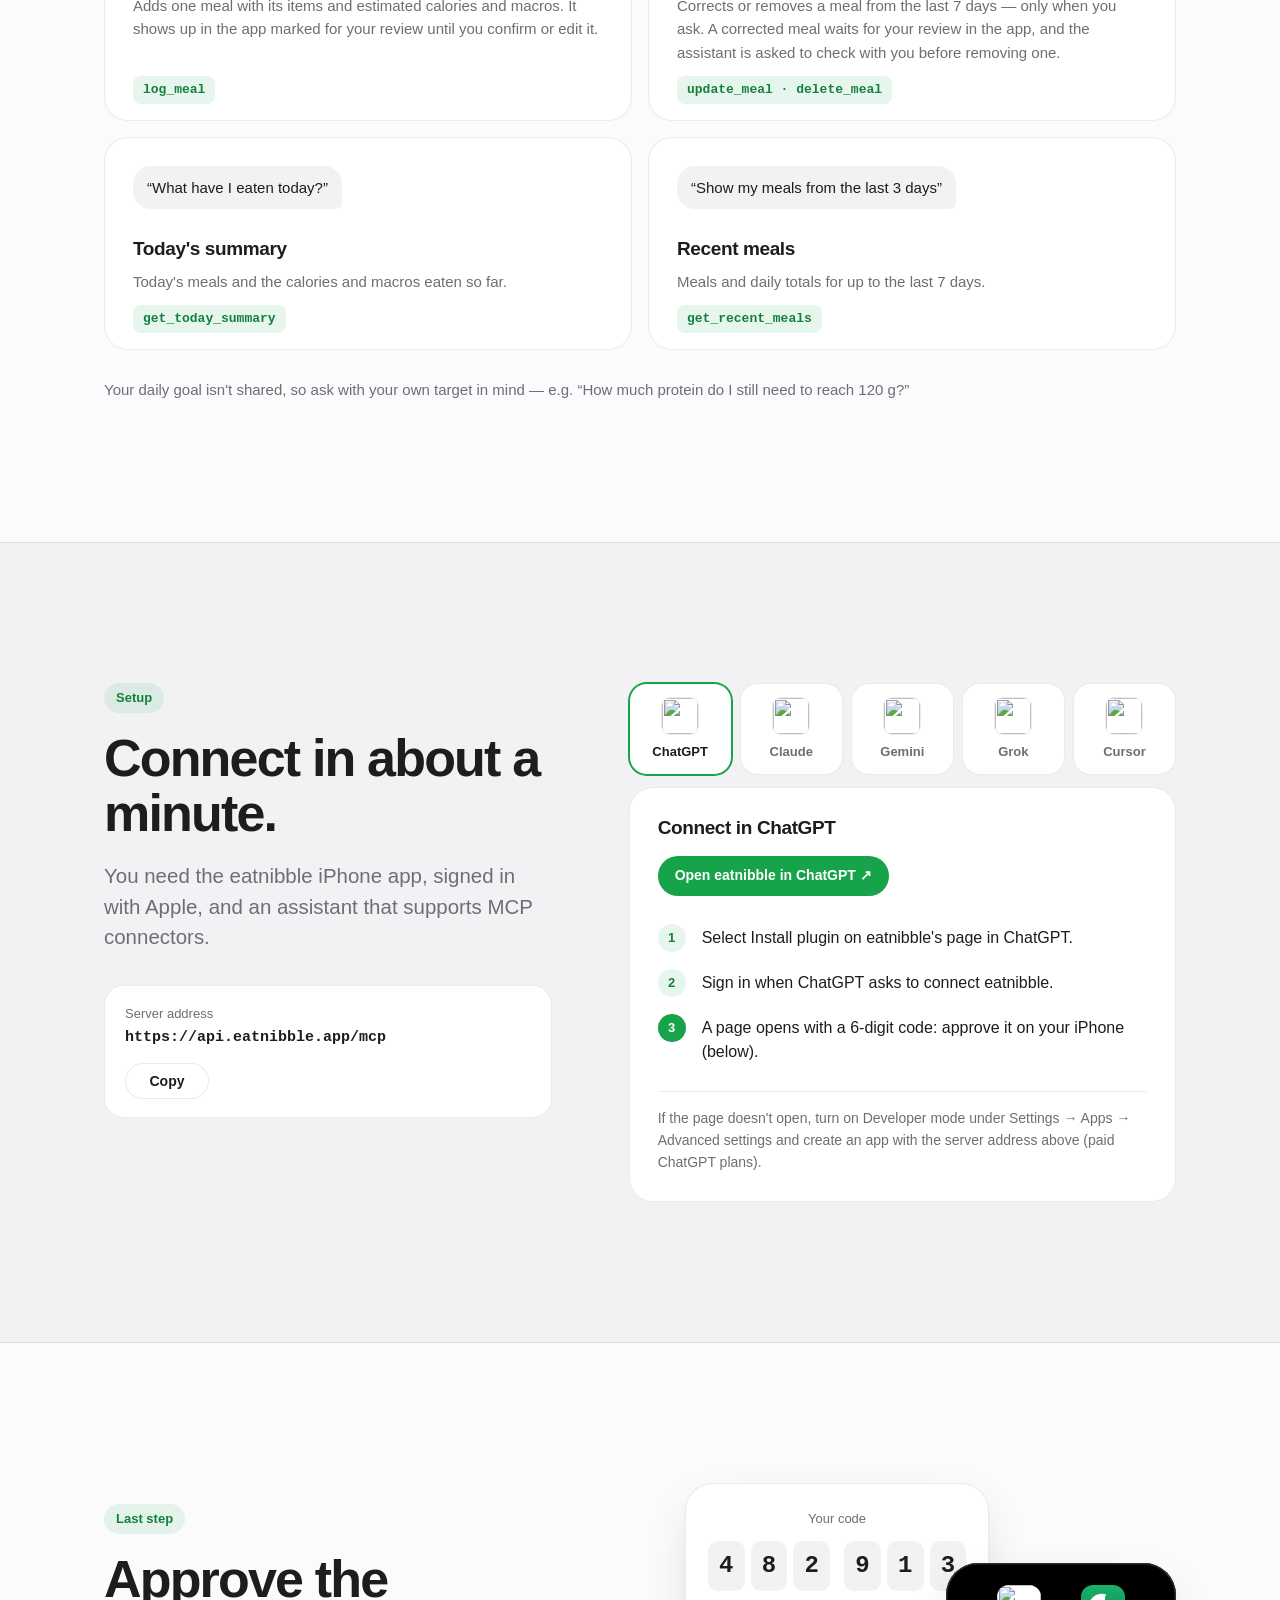
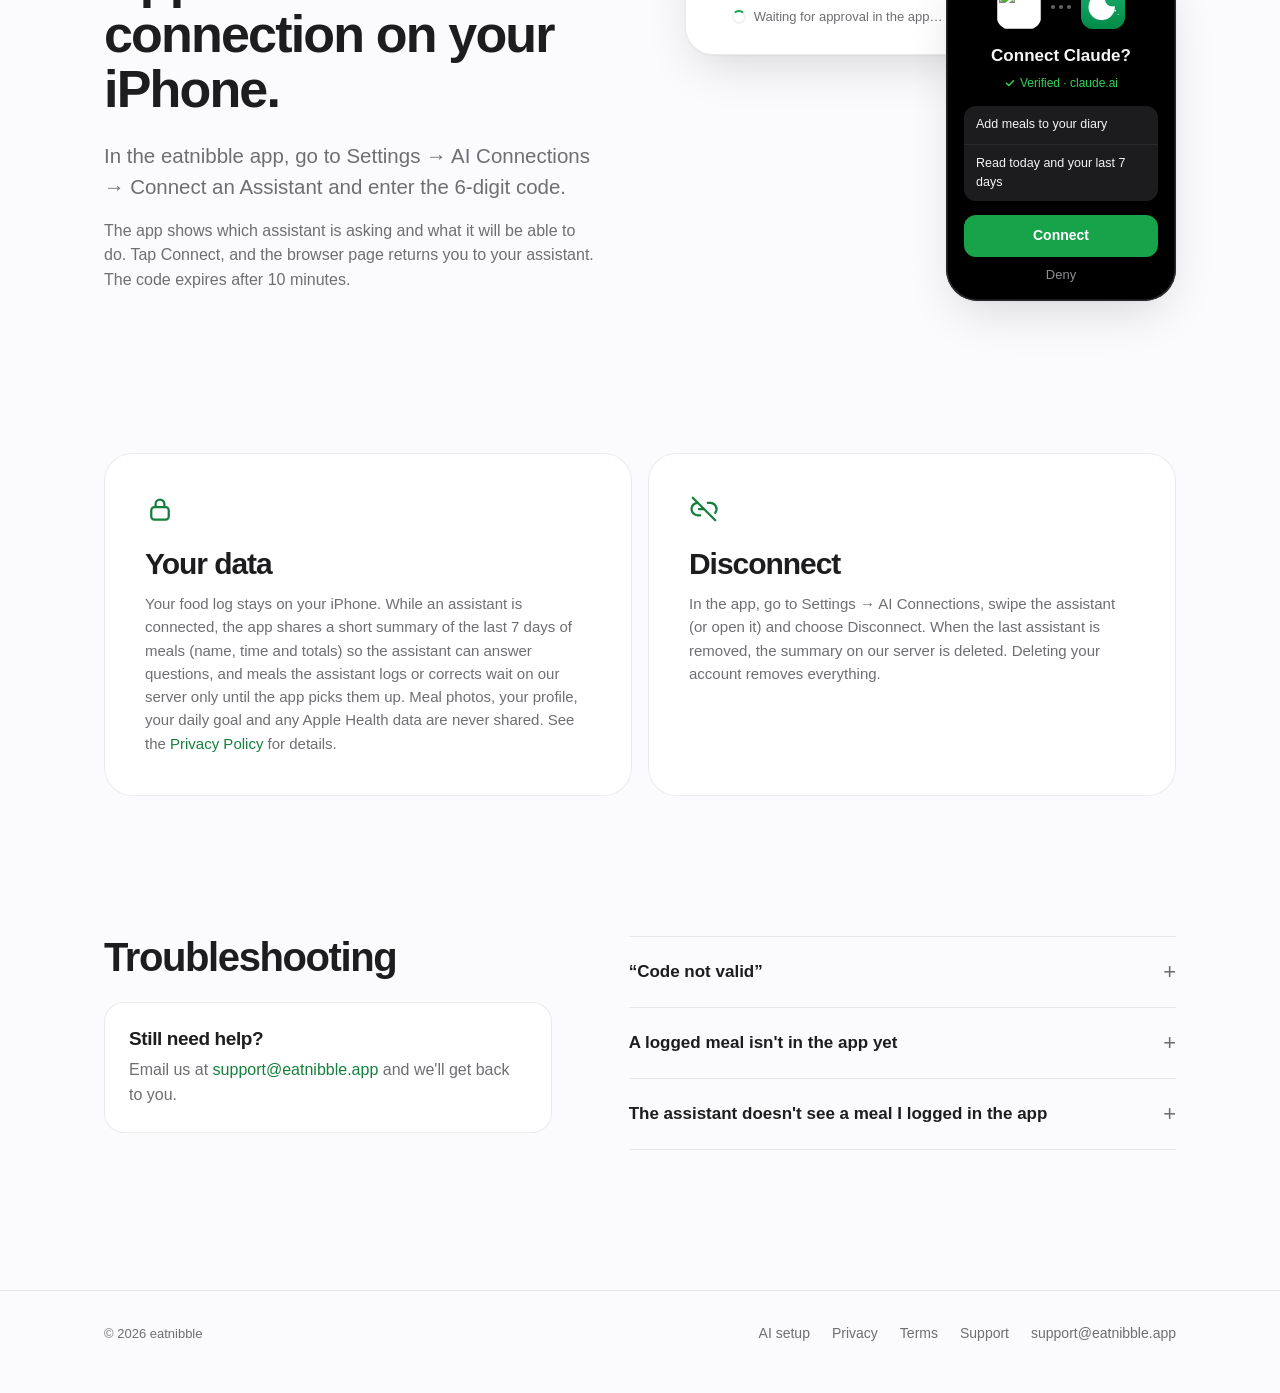
==== commit fbdf93c9: "Name ChatGPT's Install plugin button in the setup step eatnibble's ChatGPT plugin page has an "Insta" ====
--- a/ai.html
+++ b/ai.html
@@ -188,7 +188,7 @@
             <h3><img src="https://api.eatnibble.app/client-icons/chatgpt.png?v=2" alt="" width="32" height="32" loading="lazy" />Connect in ChatGPT</h3>
             <a class="btn btn-primary btn-sm guide-link" href="https://chatgpt.com/plugins/plugin_asdk_app_6ad61ead74cc8191baaab7f1988e9487" target="_blank" rel="noopener">Open eatnibble in ChatGPT ↗</a>
             <ol>
-              <li>Select Connect on eatnibble's page in ChatGPT.</li>
+              <li>Select Install plugin on eatnibble's page in ChatGPT.</li>
               <li>Sign in when ChatGPT asks to connect eatnibble.</li>
               <li>A page opens with a 6-digit code: approve it on your iPhone (below).</li>
             </ol>
